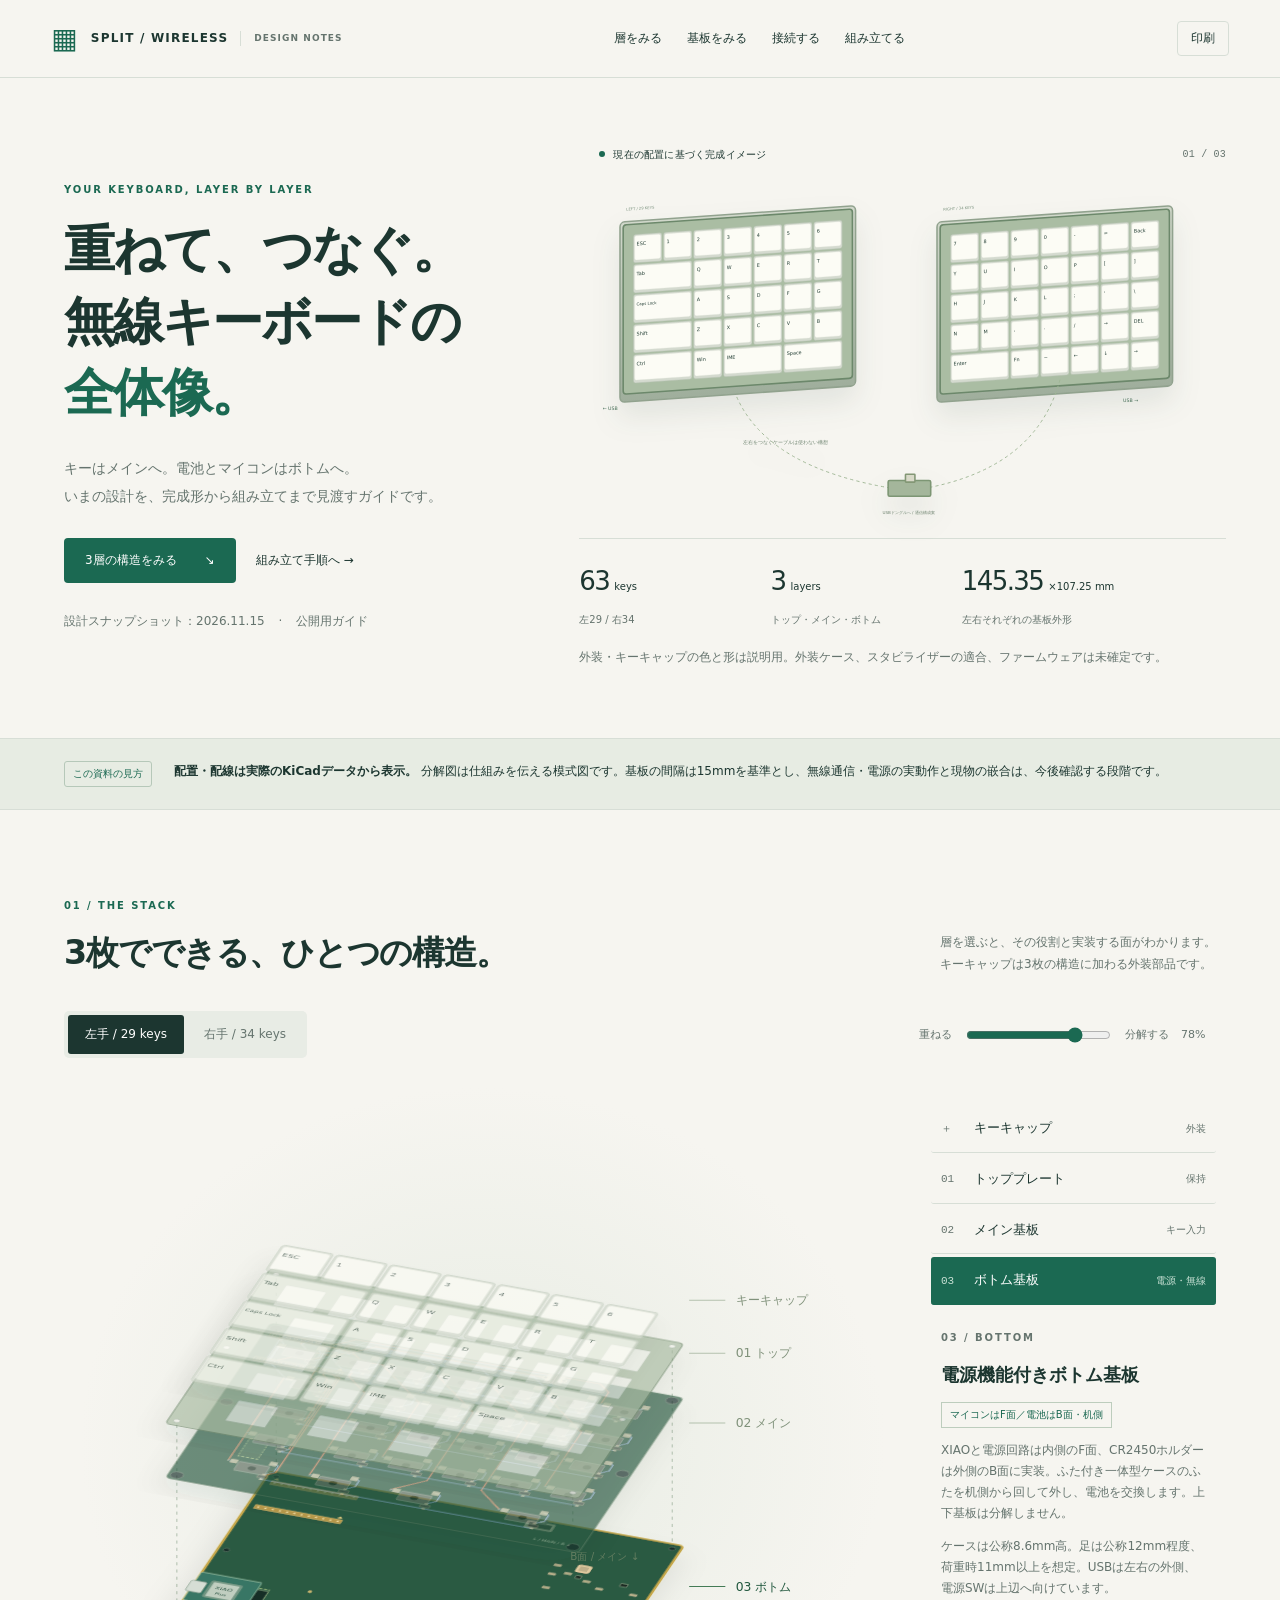
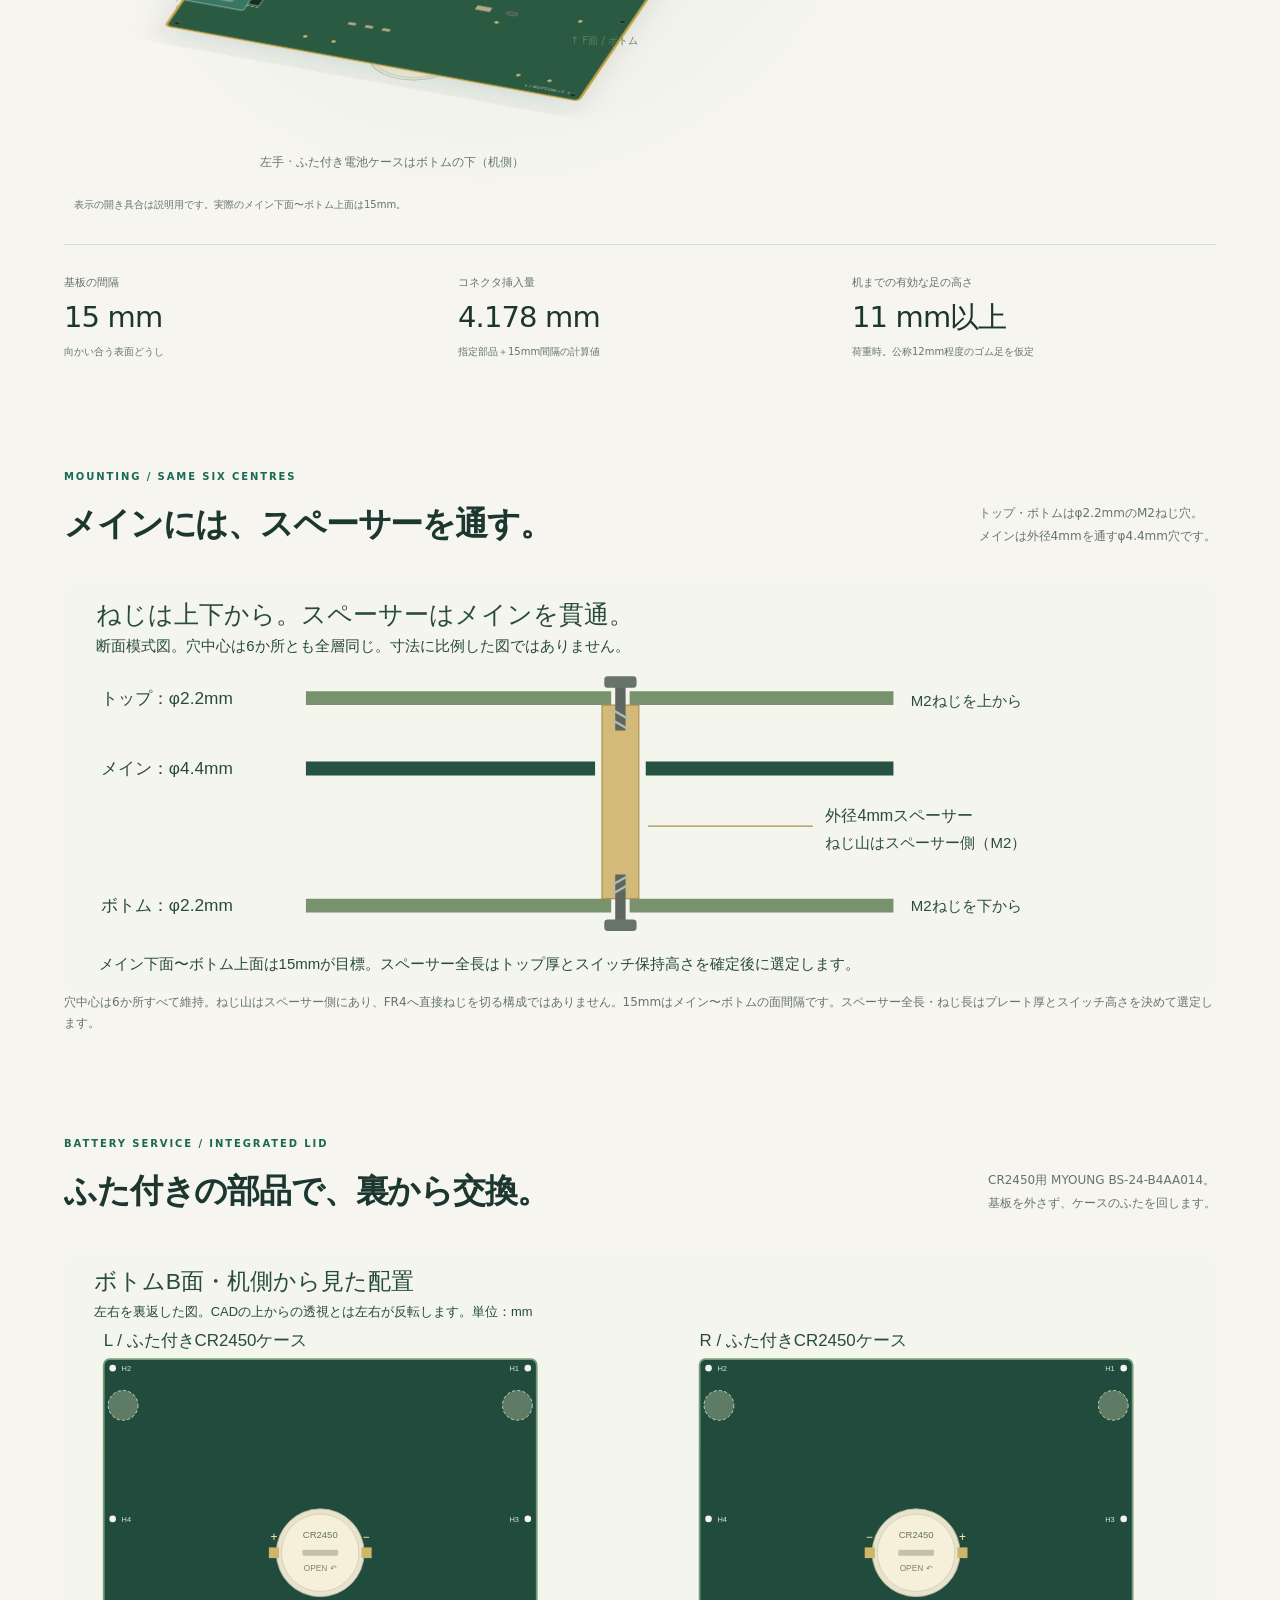
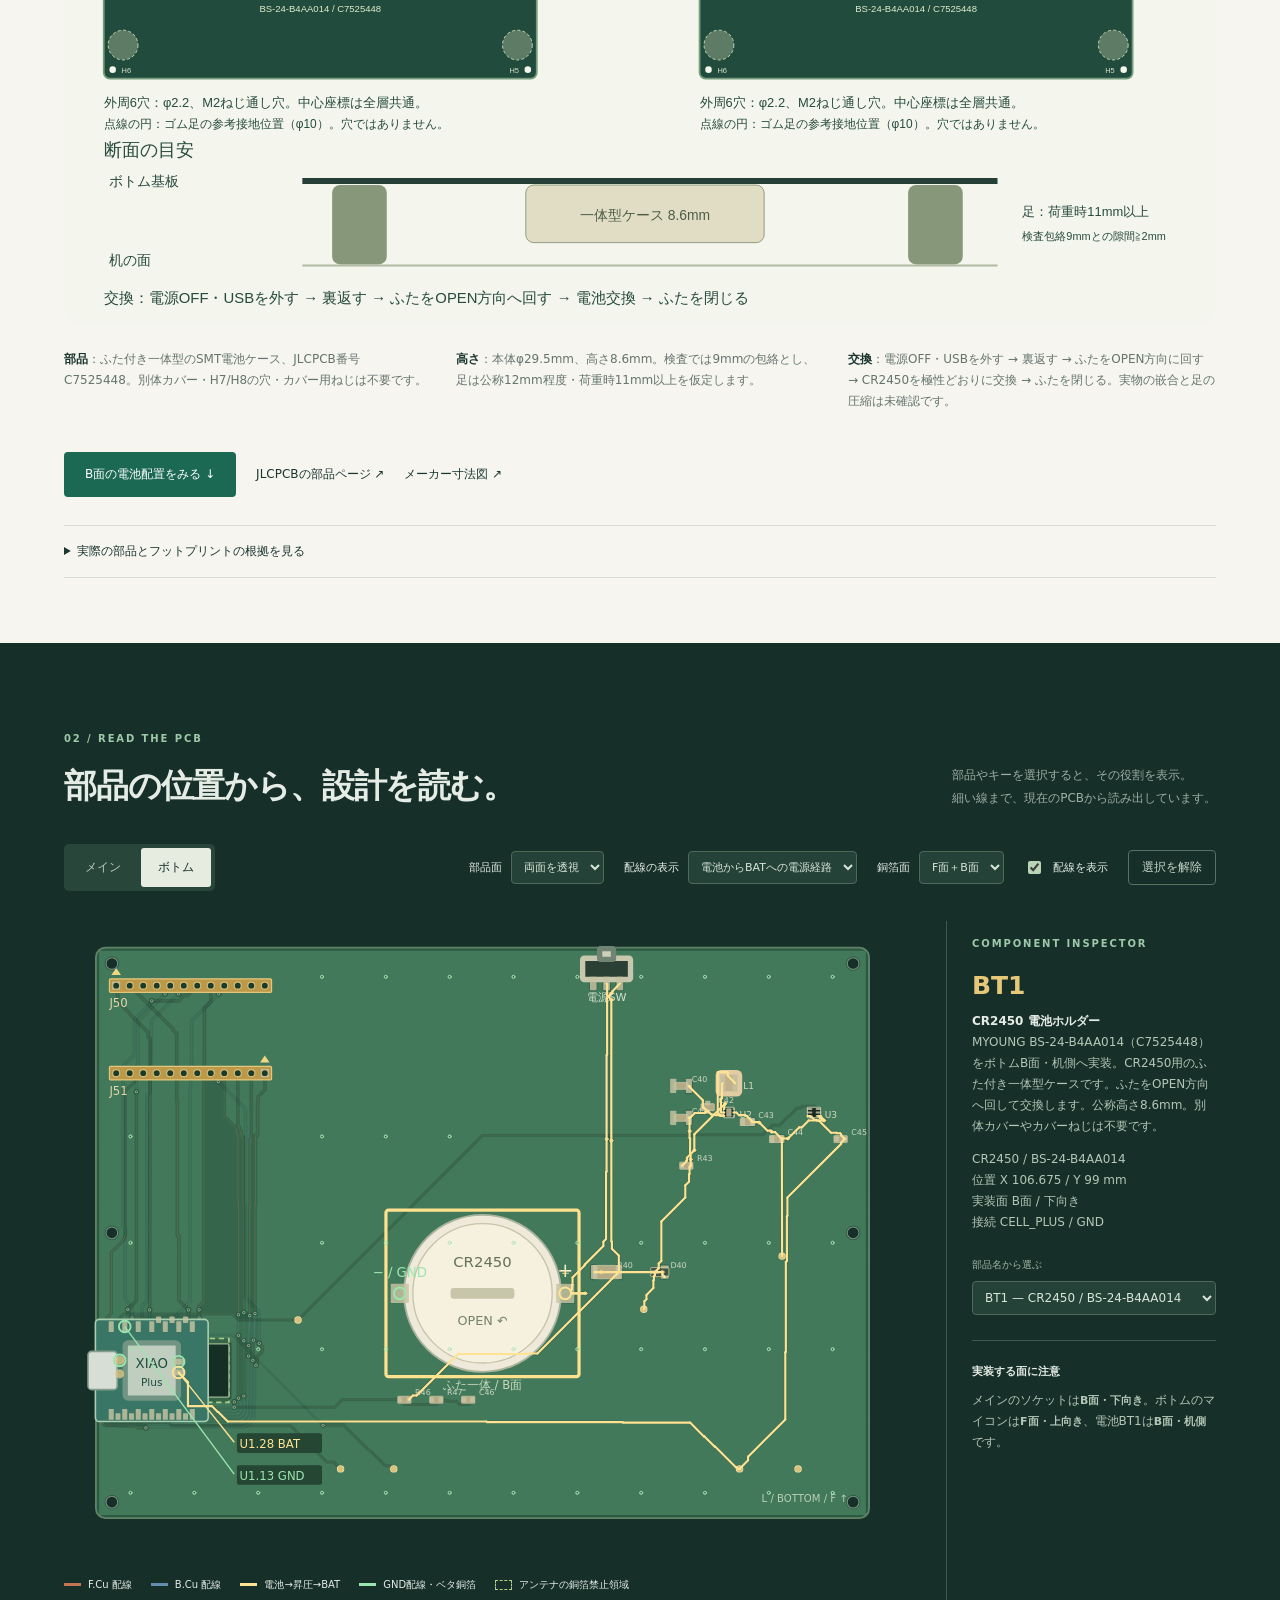
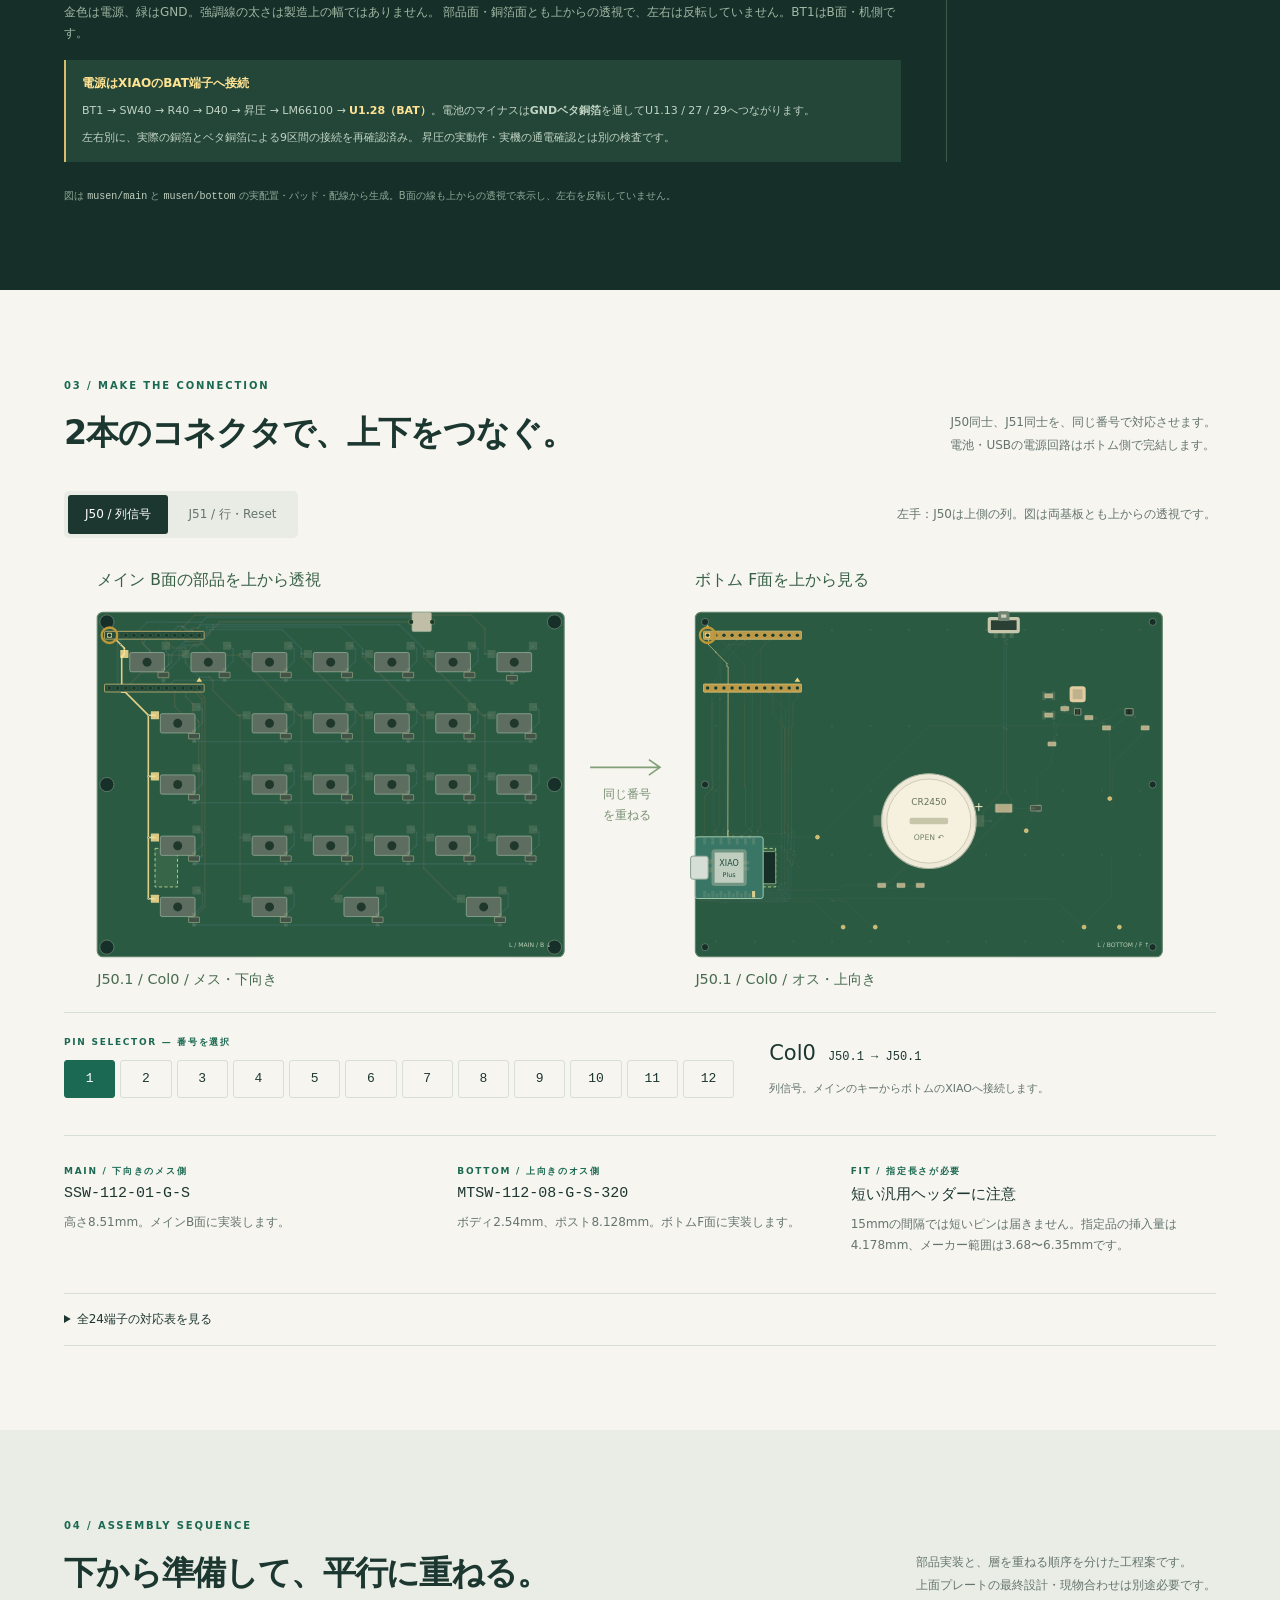
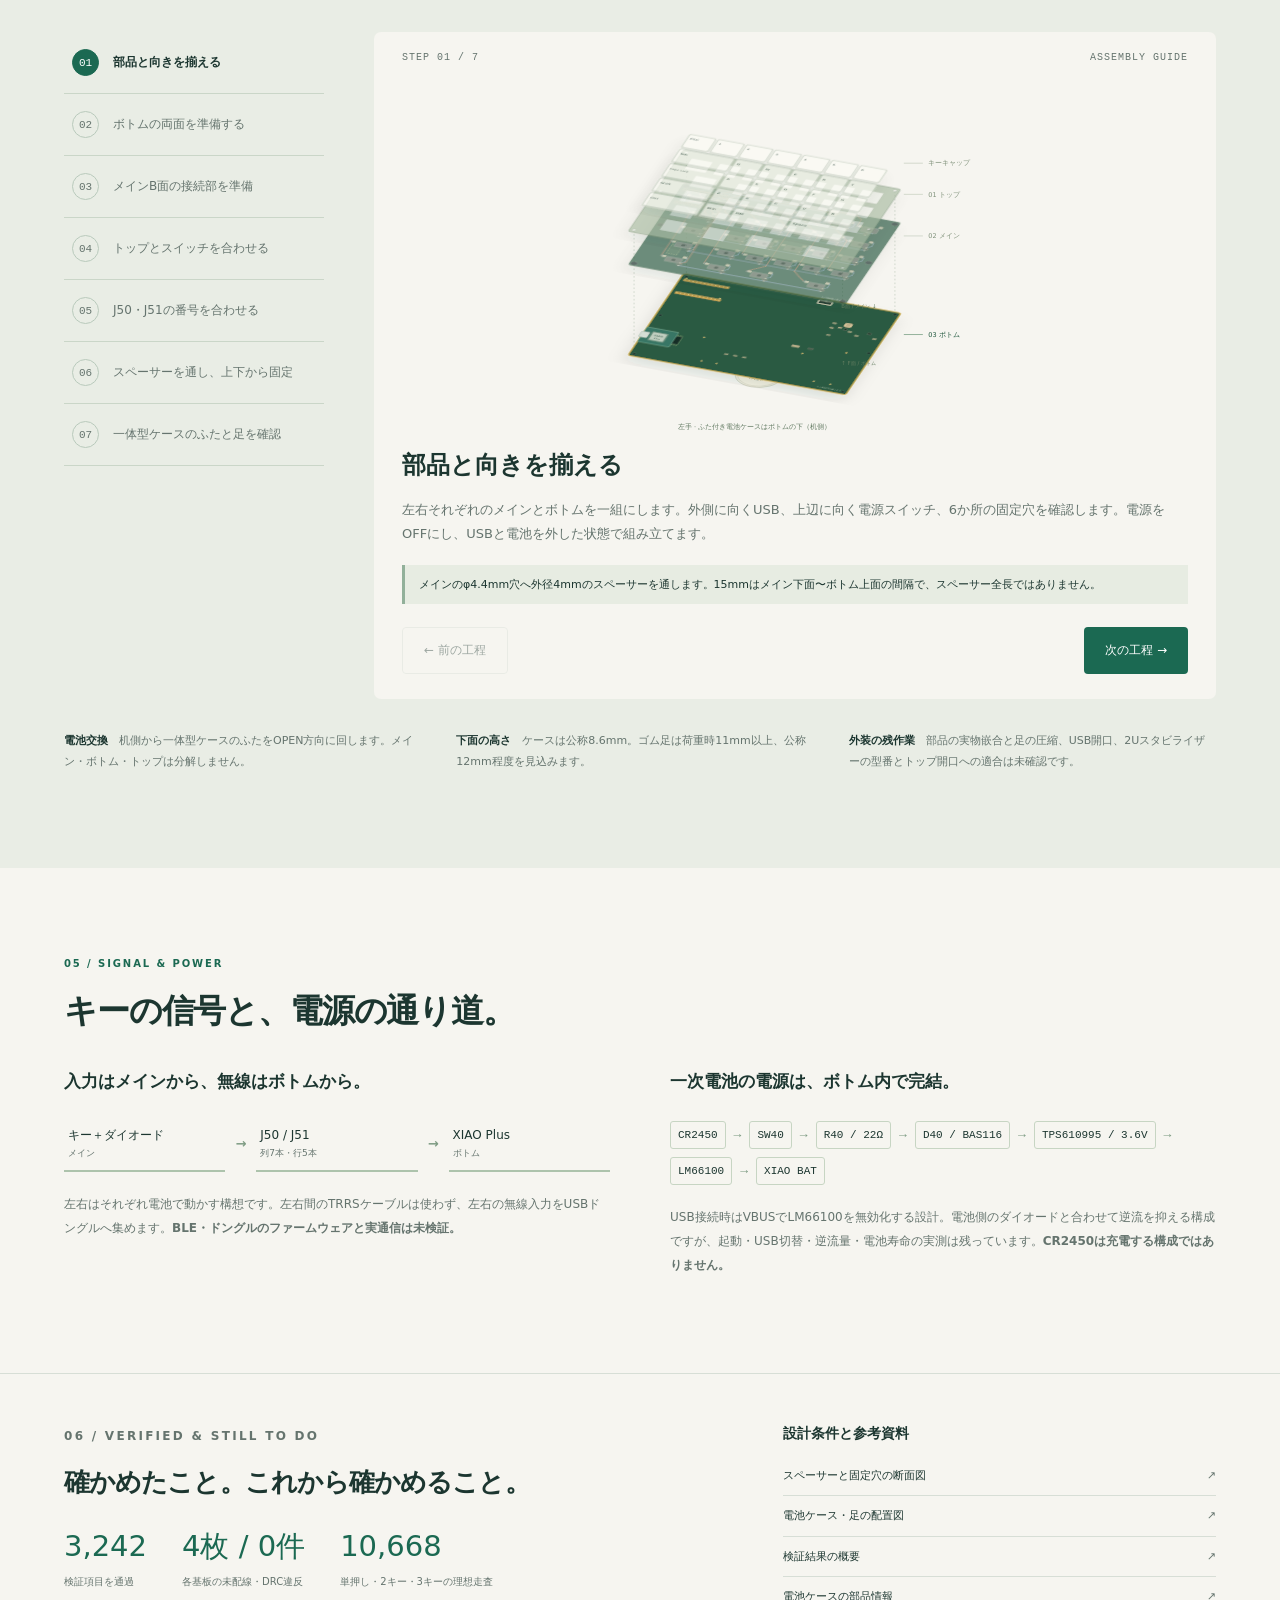
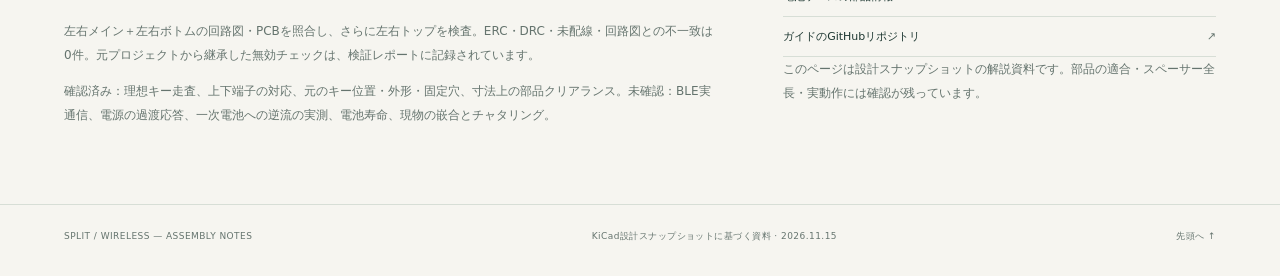
==== index.html @ a03376a5 "Publish wireless keyboard assembly guide" ====
<!doctype html>
<html lang="ja">
<head>
  <meta charset="utf-8">
  <meta name="viewport" content="width=device-width, initial-scale=1">
  <meta name="description" content="実際のKiCad設計に基づく、分割無線キーボードの完成イメージ・3層構造・基板接続と組み立てガイド。">
  <title>無線キーボード｜構造と組み立てガイド</title>
  <link rel="canonical" href="https://naoki7091.github.io/keyboard-guide/">
  <meta property="og:title" content="無線キーボード｜構造と組み立てガイド">
  <meta property="og:description" content="分割キーボードの完成イメージ、3層構造、電池ケースと組み立て手順。">
  <meta property="og:url" content="https://naoki7091.github.io/keyboard-guide/">
  <meta property="og:type" content="website">
  <link rel="stylesheet" href="styles.css">
  <script src="design-data.js" defer></script>
  <script src="app.js" defer></script>
</head>
<body>
  <a class="skip" href="#layers">構造図へ移動</a>
  <header class="site-header">
    <a class="brand" href="#home"><span class="brand-mark" aria-hidden="true">▦</span> SPLIT / WIRELESS <span class="brand-sub">DESIGN NOTES</span></a>
    <nav aria-label="ページ内ナビゲーション"><a href="#layers">層をみる</a><a href="#boards">基板をみる</a><a href="#connection">接続する</a><a href="#assembly">組み立てる</a></nav>
    <button class="quiet print" type="button" id="print-guide">印刷</button>
  </header>
  <main id="home">
    <section class="hero section-shell">
      <div class="hero-copy"><p class="eyebrow">YOUR KEYBOARD, LAYER BY LAYER</p><h1>重ねて、つなぐ。<br>無線キーボードの<br><span>全体像。</span></h1><p class="intro">キーはメインへ。電池とマイコンはボトムへ。<br>いまの設計を、完成形から組み立てまで見渡すガイドです。</p><div class="hero-actions"><a class="button primary" href="#layers">3層の構造をみる <span aria-hidden="true">↘</span></a><a class="text-link" href="#assembly">組み立て手順へ →</a></div><p class="small muted">設計スナップショット：2026.11.15 <span class="dot">·</span> 公開用ガイド</p></div>
      <div class="hero-art"><div class="art-caption"><span class="status-dot"></span> 現在の配置に基づく完成イメージ <span>01 / 03</span></div><div id="hero-keyboard"></div><div class="hero-specs"><div><strong>63<span>keys</span></strong><small>左29 / 右34</small></div><div><strong>3<span>layers</span></strong><small>トップ・メイン・ボトム</small></div><div><strong>145.35<span>×107.25 mm</span></strong><small>左右それぞれの基板外形</small></div></div><p class="small muted">外装・キーキャップの色と形は説明用。外装ケース、スタビライザーの適合、ファームウェアは未確定です。</p></div>
    </section>
    <div class="notice section-shell"><span class="note-tag">この資料の見方</span><p><b>配置・配線は実際のKiCadデータから表示。</b> 分解図は仕組みを伝える模式図です。基板の間隔は15mmを基準とし、無線通信・電源の実動作と現物の嵌合は、今後確認する段階です。</p></div>

    <section class="section-shell chapter" id="layers">
      <div class="section-heading"><div><p class="eyebrow">01 / THE STACK</p><h2>3枚でできる、ひとつの構造。</h2></div><p>層を選ぶと、その役割と実装する面がわかります。<br>キーキャップは3枚の構造に加わる外装部品です。</p></div>
      <div class="explorer-toolbar"><div class="segmented side-controls" role="group" aria-label="表示する左右"><button type="button" data-side="L" aria-pressed="true">左手 / 29 keys</button><button type="button" data-side="R" aria-pressed="false">右手 / 34 keys</button></div><label class="range-label" for="explode">重ねる <input id="explode" type="range" min="0" max="100" value="78"> 分解する <output id="explode-value" for="explode">78%</output></label></div>
      <div class="explorer-grid"><div class="stack-stage"><div id="stack-view"></div><p class="stage-note">表示の開き具合は説明用です。実際のメイン下面〜ボトム上面は15mm。</p></div><aside class="layer-info"><div class="layer-list" role="group" aria-label="説明する層"><button type="button" data-layer="keys" aria-pressed="false"><span>＋</span> キーキャップ <small>外装</small></button><button type="button" data-layer="top" aria-pressed="false"><span>01</span> トッププレート <small>保持</small></button><button type="button" data-layer="main" aria-pressed="false"><span>02</span> メイン基板 <small>キー入力</small></button><button type="button" data-layer="bottom" aria-pressed="true"><span>03</span> ボトム基板 <small>電源・無線</small></button></div><div id="layer-detail" aria-live="polite"></div></aside></div>
      <div class="dimension-strip"><div><span>基板の間隔</span><b>15 mm</b><small>向かい合う表面どうし</small></div><div><span>コネクタ挿入量</span><b>4.178 mm</b><small>指定部品＋15mm間隔の計算値</small></div><div><span>机までの有効な足の高さ</span><b>11 mm以上</b><small>荷重時。公称12mm程度のゴム足を仮定</small></div></div>
    </section>

    <section class="section-shell battery-service-section" id="mounting">
      <div class="section-heading"><div><p class="eyebrow">MOUNTING / SAME SIX CENTRES</p><h2>メインには、スペーサーを通す。</h2></div><p>トップ・ボトムはφ2.2mmのM2ねじ穴。<br>メインは外径4mmを通すφ4.4mm穴です。</p></div>
      <img class="service-image" src="assets/mounting-section.svg" alt="外径4mmの連続スペーサーをメイン基板へ通し、トップとボトムからM2ねじで固定する断面模式図。" loading="lazy">
      <p class="small muted">穴中心は6か所すべて維持。ねじ山はスペーサー側にあり、FR4へ直接ねじを切る構成ではありません。15mmはメイン〜ボトムの面間隔です。スペーサー全長・ねじ長はプレート厚とスイッチ高さを決めて選定します。</p>
    </section>
    <section class="section-shell battery-service-section" id="battery-service">
      <div class="section-heading"><div><p class="eyebrow">BATTERY SERVICE / INTEGRATED LID</p><h2>ふた付きの部品で、裏から交換。</h2></div><p>CR2450用 MYOUNG BS-24-B4AA014。<br>基板を外さず、ケースのふたを回します。</p></div>
      <img class="service-image" src="assets/battery-service.svg" alt="左右ボトムを机側から見た、一体型電池ケースと6か所のM2通し穴。ケース高さ8.6mm、ゴム足は荷重時11mm以上。" loading="lazy">
      <div class="service-details"><p><b>部品</b>：ふた付き一体型のSMT電池ケース、JLCPCB番号 C7525448。別体カバー・H7/H8の穴・カバー用ねじは不要です。</p><p><b>高さ</b>：本体φ29.5mm、高さ8.6mm。検査では9mmの包絡とし、足は公称12mm程度・荷重時11mm以上を仮定します。</p><p><b>交換</b>：電源OFF・USBを外す → 裏返す → ふたをOPEN方向に回す → CR2450を極性どおりに交換 → ふたを閉じる。実物の嵌合と足の圧縮は未確認です。</p></div>
      <div class="hero-actions"><button class="button primary" id="view-battery-bottom" type="button">B面の電池配置をみる ↓</button><a class="text-link" href="https://jlcpcb.com/partdetail/MYOUNG-BS_24B4AA014/C7525448">JLCPCBの部品ページ ↗</a><a class="text-link" href="https://datasheet.lcsc.com/datasheet/pdf/498f281853bc9292439f6ff000b89928.pdf?productCode=C7525448">メーカー寸法図 ↗</a></div>
      <details><summary>実際の部品とフットプリントの根拠を見る</summary><img class="service-model" src="https://assets.lcsc.com/images/lcsc/900x900/20230903_MYOUNG-BS-24-B4AA014_C7525448_front.jpg" referrerpolicy="no-referrer" alt="MYOUNG製CR2450ケースと、取り外した一体型のふた。LCSCの商品写真。" loading="lazy"><p class="small muted">写真出典：<a href="https://www.lcsc.com/product-detail/C7525448.html">LCSC / MYOUNG製品ページ</a>。メーカー推奨PCBランドは3.4×3.6mm、中心間31.1mm。寸法図 MY-CP-0246 A/0 からKiCadフットプリントを作成しました。3D表示は外形確認用の簡略モデルです。発注時に在庫とふたの同梱・実装後の扱いを確認します。</p></details>
    </section>

    <section class="chapter board-chapter" id="boards"><div class="section-shell">
      <div class="section-heading"><div><p class="eyebrow">02 / READ THE PCB</p><h2>部品の位置から、設計を読む。</h2></div><p>部品やキーを選択すると、その役割を表示。<br>細い線まで、現在のPCBから読み出しています。</p></div>
      <div class="board-toolbar"><div class="segmented" role="group" aria-label="表示する基板"><button type="button" data-board="main" aria-pressed="false">メイン</button><button type="button" data-board="bottom" aria-pressed="true">ボトム</button></div><div class="board-options"><label>部品面 <select id="component-side"><option value="all">両面を透視</option><option value="F">F面・内側</option><option value="B">B面・机側</option></select></label><label>配線の表示 <select id="trace-focus"><option value="all">全配線</option><option value="power" selected>電池からBATへの電源経路</option><option value="gnd">GNDとベタ銅箔</option></select></label><label>銅箔面 <select id="copper-side"><option value="all">F面＋B面</option><option value="F">F面のみ</option><option value="B">B面のみ</option></select></label><label class="check"><input type="checkbox" id="show-traces" checked> 配線を表示</label><button type="button" class="quiet" id="clear-selection">選択を解除</button></div></div>
      <div class="board-grid"><div class="pcb-stage"><div id="pcb-view"></div><div class="legend"><span><i class="legend-f"></i>F.Cu 配線</span><span><i class="legend-b"></i>B.Cu 配線</span><span><i class="legend-power"></i>電池→昇圧→BAT</span><span><i class="legend-gnd"></i>GND配線・ベタ銅箔</span><span><i class="legend-rf"></i>アンテナの銅箔禁止領域</span></div><p class="small muted" id="board-orientation">上から透視した座標です。電源表示では実際の配線を部品の上に透視表示します。</p><div id="power-connection-note" class="power-connection-note" aria-live="polite"></div></div><aside class="component-info"><p class="eyebrow">COMPONENT INSPECTOR</p><div id="component-detail" aria-live="polite"></div><label class="select-label" for="component-select">部品名から選ぶ<select id="component-select"></select></label><div class="orientation-note"><b>実装する面に注意</b><p>メインのソケットは<b>B面・下向き</b>。ボトムのマイコンは<b>F面・上向き</b>、電池BT1は<b>B面・机側</b>です。</p></div></aside></div>
      <p class="source-note">図は <code>musen/main</code> と <code>musen/bottom</code> の実配置・パッド・配線から生成。B面の線も上からの透視で表示し、左右を反転していません。</p>
    </div></section>

    <section class="chapter section-shell" id="connection">
      <div class="section-heading"><div><p class="eyebrow">03 / MAKE THE CONNECTION</p><h2>2本のコネクタで、上下をつなぐ。</h2></div><p>J50同士、J51同士を、同じ番号で対応させます。<br>電池・USBの電源回路はボトム側で完結します。</p></div>
      <div class="connector-heading"><div class="segmented" role="group" aria-label="調べるコネクタ"><button type="button" data-connector="J50" aria-pressed="true">J50 / 列信号</button><button type="button" data-connector="J51" aria-pressed="false">J51 / 行・Reset</button></div><p id="connector-location" class="small"></p></div>
      <div id="connector-view" class="connector-stage"></div>
      <div class="pin-explorer"><div><p class="eyebrow">PIN SELECTOR — 番号を選択</p><div class="pin-buttons" id="pin-buttons" role="group" aria-label="調べる端子番号"></div></div><div class="pin-detail" id="pin-detail" aria-live="polite"></div></div>
      <div class="connector-notes"><div><p class="eyebrow">MAIN / 下向きのメス側</p><h3>SSW-112-01-G-S</h3><p>高さ8.51mm。メインB面に実装します。</p></div><div><p class="eyebrow">BOTTOM / 上向きのオス側</p><h3>MTSW-112-08-G-S-320</h3><p>ボディ2.54mm、ポスト8.128mm。ボトムF面に実装します。</p></div><div><p class="eyebrow">FIT / 指定長さが必要</p><h3>短い汎用ヘッダーに注意</h3><p>15mmの間隔では短いピンは届きません。指定品の挿入量は4.178mm、メーカー範囲は3.68〜6.35mmです。</p></div></div>
      <details class="pin-table-detail"><summary>全24端子の対応表を見る</summary><div class="table-scroll"><table><thead><tr><th>番号</th><th>J50 メイン → ボトム</th><th>J51 メイン → ボトム</th></tr></thead><tbody id="pin-table"></tbody></table></div></details>
    </section>

    <section class="chapter assembly-chapter" id="assembly"><div class="section-shell">
      <div class="section-heading"><div><p class="eyebrow">04 / ASSEMBLY SEQUENCE</p><h2>下から準備して、平行に重ねる。</h2></div><p>部品実装と、層を重ねる順序を分けた工程案です。<br>上面プレートの最終設計・現物合わせは別途必要です。</p></div>
      <div class="assembly-grid"><ol id="step-list" class="step-list" aria-label="組み立て工程"></ol><div class="step-panel"><div class="step-meta"><span id="step-counter"></span><span>ASSEMBLY GUIDE</span></div><div id="step-diagram"></div><div id="step-copy" aria-live="polite"></div><div class="step-actions"><button type="button" class="button secondary" id="prev-step">← 前の工程</button><button type="button" class="button primary" id="next-step">次の工程 →</button></div></div></div>
      <div class="assembly-reminders"><p><b>電池交換</b>　机側から一体型ケースのふたをOPEN方向に回します。メイン・ボトム・トップは分解しません。</p><p><b>下面の高さ</b>　ケースは公称8.6mm。ゴム足は荷重時11mm以上、公称12mm程度を見込みます。</p><p><b>外装の残作業</b>　部品の実物嵌合と足の圧縮、USB開口、2Uスタビライザーの型番とトップ開口への適合は未確認です。</p></div>
      <div class="print-steps" id="print-steps"></div>
    </div></section>

    <section class="chapter section-shell" id="power"><div class="section-heading"><div><p class="eyebrow">05 / SIGNAL & POWER</p><h2>キーの信号と、電源の通り道。</h2></div></div><div class="flow-columns"><div><h3>入力はメインから、無線はボトムから。</h3><div class="flow-line"><span>キー＋ダイオード<small>メイン</small></span><b>→</b><span>J50 / J51<small>列7本・行5本</small></span><b>→</b><span>XIAO Plus<small>ボトム</small></span></div><p>左右はそれぞれ電池で動かす構想です。左右間のTRRSケーブルは使わず、左右の無線入力をUSBドングルへ集めます。<b>BLE・ドングルのファームウェアと実通信は未検証。</b></p></div><div><h3>一次電池の電源は、ボトム内で完結。</h3><div class="power-chain"><span>CR2450</span><b>→</b><span>SW40</span><b>→</b><span>R40 / 22Ω</span><b>→</b><span>D40 / BAS116</span><b>→</b><span>TPS610995 / 3.6V</span><b>→</b><span>LM66100</span><b>→</b><span>XIAO BAT</span></div><p>USB接続時はVBUSでLM66100を無効化する設計。電池側のダイオードと合わせて逆流を抑える構成ですが、起動・USB切替・逆流量・電池寿命の実測は残っています。<b>CR2450は充電する構成ではありません。</b></p></div></div></section>

    <section class="verification section-shell" id="files"><div><p class="eyebrow">06 / VERIFIED & STILL TO DO</p><h2>確かめたこと。これから確かめること。</h2><div class="verification-stats" id="verification-stats"></div><p>左右メイン＋左右ボトムの回路図・PCBを照合し、さらに左右トップを検査。ERC・DRC・未配線・回路図との不一致は0件。元プロジェクトから継承した無効チェックは、検証レポートに記録されています。</p><p class="small muted">確認済み：理想キー走査、上下端子の対応、元のキー位置・外形・固定穴、寸法上の部品クリアランス。未確認：BLE実通信、電源の過渡応答、一次電池への逆流の実測、電池寿命、現物の嵌合とチャタリング。</p></div><div class="file-list"><h3>設計条件と参考資料</h3>
      <a href="assets/mounting-section.svg">スペーサーと固定穴の断面図 <span>↗</span></a>
      <a href="assets/battery-service.svg">電池ケース・足の配置図 <span>↗</span></a>
      <a href="verification-summary.json">検証結果の概要 <span>↗</span></a>
      <a href="https://jlcpcb.com/partdetail/MYOUNG-BS_24B4AA014/C7525448">電池ケースの部品情報 <span>↗</span></a>
      <a href="https://github.com/naoki7091/keyboard-guide">ガイドのGitHubリポジトリ <span>↗</span></a>
      <p class="small muted">このページは設計スナップショットの解説資料です。部品の適合・スペーサー全長・実動作には確認が残っています。</p>
      </div></section>
  </main>
  <footer class="section-shell"><span>SPLIT / WIRELESS — ASSEMBLY NOTES</span><span>KiCad設計スナップショットに基づく資料 · 2026.11.15</span><a href="#home">先頭へ ↑</a></footer>
  <noscript><p class="noscript">図の切り替えにはJavaScriptが必要です。本文と参考資料のリンクはそのまま読めます。</p></noscript>
</body>
</html>
---- styles.css ----
:root{--paper:#f6f5f0;--ink:#1c3630;--muted:#65746e;--green:#1b6952;--line:#d7ded6;--gold:#bd963e;--soft:#e9eee7;--red:#c27550;--blue:#648db0;--white:#fff;--sans:"Yu Gothic UI","Meiryo",system-ui,sans-serif}*{box-sizing:border-box}html{scroll-behavior:smooth;scroll-padding-top:95px}body{margin:0;background:var(--paper);color:var(--ink);font-family:var(--sans);line-height:1.75}button,input,select{font:inherit}button,a,input,select{touch-action:manipulation}button{cursor:pointer}a{color:inherit;text-decoration:none}button:focus-visible,a:focus-visible,input:focus-visible,select:focus-visible,[tabindex]:focus-visible{outline:3px solid #b28a2f;outline-offset:5px}button:disabled{opacity:.4;cursor:default}p{margin:0 0 1em}h1,h2,h3{line-height:1.4;margin:0;font-weight:600}h1{font-size:clamp(36px,4vw,63px);letter-spacing:-.04em;line-height:1.4}h1 span{color:var(--green)}h2{font-size:clamp(25px,2.6vw,36px);letter-spacing:-.035em}h3{font-size:18px}.section-shell{max-width:1400px;margin:auto;padding-left:clamp(22px,5vw,80px);padding-right:clamp(22px,5vw,80px)}.eyebrow{font:600 10px/1.6 var(--sans);letter-spacing:.19em;margin-bottom:16px;color:var(--green)}.small{font-size:12px}.muted{color:var(--muted)}.site-header{height:78px;position:sticky;top:0;z-index:10;display:flex;align-items:center;justify-content:space-between;gap:20px;padding:0 4vw;border-bottom:1px solid var(--line);background:#f6f5f0f2;backdrop-filter:blur(12px)}.brand{display:flex;align-items:center;gap:12px;font-size:12px;font-weight:700;letter-spacing:.1em;white-space:nowrap}.brand-mark{font-size:28px;color:var(--green)}.brand-sub{font-size:9px;letter-spacing:.12em;color:var(--muted);border-left:1px solid var(--line);padding-left:13px}.site-header nav{display:flex;gap:25px;font-size:12px}.site-header nav a:hover,.text-link:hover{color:var(--green);text-decoration:underline;text-underline-offset:5px}.quiet{background:transparent;border:1px solid var(--line);padding:6px 13px;color:var(--ink);border-radius:4px;font-size:12px}.hero{display:grid;grid-template-columns:43% 57%;align-items:center;min-height:660px;padding-top:60px;padding-bottom:50px;gap:10px}.hero-copy{padding-right:10px}.intro{font-size:14px;line-height:2;margin-top:25px;color:var(--muted)}.hero-actions{display:flex;align-items:center;gap:20px;flex-wrap:wrap;margin:28px 0}.button{border:0;display:inline-flex;align-items:center;justify-content:center;gap:28px;padding:12px 21px;border-radius:4px;font-size:12px;min-height:44px}.primary{color:white;background:var(--green)}.primary:hover{background:#124e3d}.secondary{color:var(--ink);border:1px solid var(--line);background:transparent}.text-link{font-size:12px}.dot{padding:0 10px}.hero-art{padding-left:10px;min-width:0}.art-caption{display:flex;gap:8px;align-items:center;font-size:10px;letter-spacing:.02em;margin:0 0 10px 20px}.art-caption>span:last-child{margin-left:auto;color:var(--muted);font:10px monospace}.status-dot{width:6px;height:6px;background:var(--green);border-radius:50%}#hero-keyboard svg{width:100%;display:block;filter:drop-shadow(0 15px 14px #18372e16)}.hero-specs{display:grid;grid-template-columns:1fr 1fr 1.5fr;border-top:1px solid var(--line);margin:10px 0 15px;padding-top:20px;gap:15px}.hero-specs strong{font-size:26px;font-weight:500;display:block;white-space:nowrap;letter-spacing:-.06em}.hero-specs strong span{font:10px var(--sans);letter-spacing:0;margin-left:5px}.hero-specs small{font-size:10px;color:var(--muted)}.notice{display:flex;align-items:flex-start;gap:22px;padding-top:22px;padding-bottom:22px;background:#e7ece3;border-top:1px solid var(--line);border-bottom:1px solid var(--line);font-size:12px}.notice p{margin:0}.note-tag{color:var(--green);font-size:10px;white-space:nowrap;border:1px solid #b6c8b9;border-radius:3px;padding:3px 8px}.chapter{padding-top:88px;padding-bottom:84px}.section-heading{display:flex;align-items:flex-end;justify-content:space-between;gap:25px;margin-bottom:35px}.section-heading>p{font-size:12px;color:var(--muted);margin:0;line-height:1.9}.segmented{display:flex;align-items:stretch;gap:3px;background:#e8ece5;padding:4px;border-radius:5px;width:fit-content;max-width:100%}.segmented button{border:0;padding:9px 17px;min-height:39px;border-radius:3px;background:transparent;color:var(--muted);font-size:12px;white-space:nowrap}.segmented button[aria-pressed=true]{background:var(--ink);color:white}.explorer-toolbar,.board-toolbar,.connector-heading{display:flex;justify-content:space-between;align-items:center;gap:20px;flex-wrap:wrap}.range-label{display:flex;align-items:center;gap:12px;font-size:11px;color:var(--muted)}input[type=range]{width:145px;accent-color:var(--green)}output{font-variant-numeric:tabular-nums;min-width:35px}.explorer-grid{display:grid;grid-template-columns:minmax(0,1fr) 285px;gap:30px;margin-top:15px}.stack-stage{position:relative;min-width:0;background:radial-gradient(ellipse at center,#e7ece3 0,transparent 68%)}#stack-view svg{width:100%;height:auto;display:block}.stage-note{font-size:10px;color:var(--muted);margin:0 0 0 10px}.layer-info{padding-top:32px}.layer-list{display:grid;gap:3px}.layer-list button{display:flex;align-items:center;gap:13px;padding:12px 10px;border:0;background:transparent;text-align:left;border-bottom:1px solid var(--line);font-size:13px;color:var(--ink);border-radius:3px}.layer-list button>span{font:11px monospace;color:var(--muted);min-width:20px}.layer-list button small{margin-left:auto;font-size:10px;color:var(--muted)}.layer-list button[aria-pressed=true]{background:var(--green);color:white;border-color:var(--green)}.layer-list button[aria-pressed=true] span,.layer-list button[aria-pressed=true] small{color:#c9e1d5}#layer-detail{padding:25px 10px 0;font-size:12px}#layer-detail h3{margin-bottom:13px}#layer-detail p{color:var(--muted)}.face-label{font-size:10px;display:inline-block;color:var(--green);border:1px solid #bdcdbd;padding:3px 8px;margin:2px 0 12px}.dimension-strip{display:grid;grid-template-columns:repeat(3,1fr);padding-top:28px;margin-top:30px;border-top:1px solid var(--line);gap:30px}.dimension-strip>div{display:flex;flex-direction:column}.dimension-strip span{font-size:11px;color:var(--muted)}.dimension-strip b{font-size:29px;font-weight:500;letter-spacing:-.03em}.dimension-strip small{font-size:10px;color:var(--muted)}.board-chapter{background:#172f29;color:#e5ece6}.board-chapter .eyebrow{color:#9dc9aa}.board-chapter .section-heading>p{color:#9cafa4}.board-chapter .segmented{background:#29463b}.board-chapter .segmented button{color:#bacbc0}.board-chapter .segmented button[aria-pressed=true]{background:#e7ece0;color:#172f29}.board-options{display:flex;align-items:center;gap:20px;font-size:11px;flex-wrap:wrap}.board-options label{display:flex;gap:9px;align-items:center}.board-options select,.component-info select{color:#d8e5d9;background:#244238;border:1px solid #4e6859;border-radius:4px;padding:8px}.check input{accent-color:#b8d4b5}.board-chapter .quiet{color:#c5d7c9;border-color:#557263}.board-grid{display:grid;grid-template-columns:minmax(0,1fr) 270px;gap:45px;margin-top:30px}.pcb-stage{min-width:0}.pcb-stage svg{width:100%;display:block}.component-info{padding:15px 0 0 25px;border-left:1px solid #3e594b;font-size:12px}.component-info h3{color:#e7c878;font-size:25px;margin-bottom:8px}.component-info p{color:#b2c7b6}.component-info .select-label{display:flex;flex-direction:column;gap:7px;color:#9fb8a5;margin-top:23px;font-size:10px}.component-info select{width:100%;font-size:12px}.orientation-note{border-top:1px solid #3e594b;margin-top:25px;padding-top:20px}.orientation-note b{font-size:11px}.orientation-note p{margin:8px 0}.legend{display:flex;flex-wrap:wrap;gap:19px;font-size:10px;margin:15px 0 8px}.legend span{display:flex;align-items:center;gap:7px}.legend i{display:inline-block;width:17px;height:3px;background:var(--red)}.legend .legend-b{background:var(--blue)}.legend .legend-rf{height:10px;background:transparent;border:1px dashed #b2ce89}.board-chapter .muted{color:#9fb8a5}.source-note{font-size:10px;color:#8fa999;margin:25px 0 0}.source-note code{color:#c0d1c3}.connector-heading>p{margin:0;color:var(--muted)}.connector-stage svg{width:100%;display:block;margin:20px 0 5px}.pin-explorer{display:grid;grid-template-columns:1.5fr 1fr;gap:35px;align-items:center;border-top:1px solid var(--line);padding:22px 0}.pin-explorer .eyebrow{font-size:9px;margin-bottom:10px}.pin-buttons{display:grid;grid-template-columns:repeat(12,1fr);gap:5px}.pin-buttons button{min-width:0;min-height:38px;border:1px solid var(--line);background:transparent;border-radius:3px;font:13px monospace;color:var(--ink)}.pin-buttons button[aria-pressed=true]{background:var(--green);border-color:var(--green);color:white}.pin-detail{font-size:12px}.pin-detail strong{font-size:21px;font-weight:500;margin-right:12px}.pin-detail p{color:var(--muted);font-size:11px;margin:7px 0 0}.connector-notes{display:grid;grid-template-columns:repeat(3,1fr);gap:28px;border-top:1px solid var(--line);padding-top:28px;margin:15px 0 25px}.connector-notes h3{font:15px monospace;margin-bottom:10px;overflow-wrap:anywhere}.connector-notes p:not(.eyebrow){font-size:12px;color:var(--muted)}.connector-notes .eyebrow{font-size:9px;margin-bottom:7px}details{border-top:1px solid var(--line);border-bottom:1px solid var(--line);padding:15px 0}summary{font-size:12px;cursor:pointer}.table-scroll{overflow:auto}table{width:100%;border-collapse:collapse;font-size:12px;margin-top:20px}th,td{text-align:left;border-bottom:1px solid var(--line);padding:10px 15px}th{font-size:11px;color:var(--muted)}.assembly-chapter{background:#e9ede5}.assembly-grid{display:grid;grid-template-columns:260px minmax(0,1fr);gap:50px}.step-list{list-style:none;padding:0;margin:0}.step-list button{display:flex;align-items:center;gap:14px;width:100%;text-align:left;padding:17px 8px;background:transparent;border:0;border-bottom:1px solid #cad6c8;color:var(--muted);font-size:12px}.step-list button span{width:27px;height:27px;display:grid;place-items:center;border:1px solid #b9cabc;border-radius:50%;font:11px monospace;flex-shrink:0}.step-list button[aria-current=step]{color:var(--ink);font-weight:600}.step-list button[aria-current=step] span{background:var(--green);color:white;border-color:var(--green)}.step-panel{padding:20px 28px 25px;background:#f6f5f0;border-radius:7px;min-width:0}.step-meta{display:flex;justify-content:space-between;gap:10px;font:10px monospace;letter-spacing:.1em;color:var(--muted)}#step-diagram svg{display:block;width:100%;max-height:370px;margin-top:12px}#step-copy h3{font-size:24px;margin:4px 0 15px}#step-copy p{font-size:13px;color:var(--muted);line-height:1.9}.step-point{padding:10px 14px;background:#e7ece2;border-left:3px solid #92b09a;font-size:11px;margin:18px 0}.step-actions{display:flex;justify-content:space-between;gap:12px;margin-top:23px}.assembly-reminders{display:grid;grid-template-columns:repeat(3,1fr);gap:25px;font-size:11px;line-height:1.9;margin-top:32px;color:var(--muted)}.assembly-reminders b{color:var(--ink)}.flow-columns{display:grid;grid-template-columns:1fr 1fr;gap:60px}.flow-columns h3{font-size:17px}.flow-columns p{font-size:12px;color:var(--muted);line-height:2;margin-top:20px}.flow-line{display:flex;align-items:center;gap:10px;margin-top:24px}.flow-line>span{border-bottom:2px solid #adc3ac;padding:8px 4px;font-size:12px;flex:1}.flow-line small{display:block;font-size:9px;color:var(--muted)}.flow-line>b,.power-chain>b{color:#7f9c84;font-size:13px}.power-chain{display:flex;align-items:center;gap:8px;flex-wrap:wrap;margin-top:28px;font:11px monospace}.power-chain span{border:1px solid #c7d5c3;border-radius:3px;padding:7px}.verification{display:grid;grid-template-columns:1.5fr 1fr;gap:70px;padding-top:50px;padding-bottom:65px;border-top:1px solid var(--line)}.verification h2{font-size:26px}.verification p{font-size:12px;color:var(--muted);line-height:2}.verification-stats{display:flex;gap:35px;flex-wrap:wrap;margin:25px 0}.verification-stats strong{display:block;font-size:29px;color:var(--green);line-height:1.4;font-weight:500}.verification-stats span{font-size:10px;color:var(--muted)}.file-list{align-self:start}.file-list h3{font-size:14px;margin-bottom:12px}.file-list a{display:flex;justify-content:space-between;font-size:11px;padding:10px 0;border-bottom:1px solid var(--line)}.file-list a:hover{color:var(--green);text-decoration:underline}.file-list a span{color:var(--muted)}footer{display:flex;justify-content:space-between;align-items:center;gap:20px;border-top:1px solid var(--line);padding-top:24px;padding-bottom:30px;font-size:9px;letter-spacing:.05em;color:var(--muted)}.print-steps{display:none}.skip{position:fixed;left:15px;top:-70px;z-index:20;padding:10px 20px;background:var(--ink);color:white}.skip:focus{top:15px}.noscript{padding:25px;background:#f1d4ad}.pcb-component{cursor:pointer}.pcb-component:focus{outline:none}.pcb-component:focus .component-outline{stroke:#fff;stroke-width:.9}.stack-piece{transition:opacity .2s}.stack-label{font-family:var(--sans)}svg text{font-family:var(--sans)}
.legend .legend-power{background:#ffe393}.legend .legend-gnd{background:#9be5ae}.power-connection-note:empty{display:none}.power-connection-note{border-left:2px solid #d7bc6a;background:#244638;padding:13px 16px;margin-top:16px;font-size:12px}.power-connection-note>b{color:#ffe393}.power-connection-note p{margin:7px 0 0;color:#c1d4c4;font-size:11px;line-height:1.9}.power-connection-note strong{color:#ffe393}.battery-service-section{padding-top:25px;padding-bottom:65px}.service-image{display:block;width:100%;height:auto;border-radius:6px}.service-details{display:grid;grid-template-columns:repeat(3,1fr);gap:24px;font-size:12px;color:var(--muted);margin-top:24px}.service-model{display:block;width:100%;max-width:850px;margin:20px auto}.service-details b{color:var(--ink)}@media(max-width:760px){.service-details{grid-template-columns:1fr;gap:4px}.battery-service-section{padding-bottom:35px}}@media print{.service-image{break-inside:avoid}.battery-service-section{padding-top:20px;padding-bottom:25px}}
@media(min-width:1600px){.section-shell{max-width:1480px}.hero{min-height:710px}}
@media(max-width:1050px){.brand-sub{display:none}.hero{grid-template-columns:42% 58%;min-height:610px}.hero-specs strong{font-size:22px}.hero-specs strong span{font-size:8px}.section-heading{align-items:flex-start;flex-direction:column;gap:18px}.explorer-grid{grid-template-columns:minmax(0,1fr) 235px;gap:12px}.board-grid{grid-template-columns:minmax(0,1fr) 230px;gap:22px}.component-info{padding-left:18px}.assembly-grid{grid-template-columns:210px minmax(0,1fr);gap:25px}.verification{gap:35px}.hero-actions{gap:13px}.button{gap:15px}.connector-notes{gap:18px}}
@media(max-width:760px){.site-header{height:auto;min-height:68px;flex-wrap:wrap;padding:12px 22px;gap:8px}.site-header nav{order:3;width:100%;gap:22px;font-size:11px}.brand{font-size:10px}.print{margin-left:auto}.hero{grid-template-columns:1fr;padding-top:40px;gap:24px;padding-bottom:35px}.hero-copy{padding:0}.hero-copy h1 br:nth-of-type(2){display:none}.intro{font-size:13px;margin-top:18px}.hero-art{padding:0}.hero-actions{margin:23px 0}.hero-copy>.small{font-size:10px}.art-caption{margin-left:0}.hero-specs{margin-top:0}.hero-specs strong{font-size:27px}.hero-specs strong span{font-size:9px}.notice{flex-direction:column;gap:10px}.chapter{padding-top:55px;padding-bottom:50px}.section-heading{margin-bottom:25px}.explorer-toolbar{gap:15px}.range-label{width:100%;justify-content:space-between}.range-label input{flex:1;max-width:240px}.explorer-grid{grid-template-columns:1fr}.layer-info{padding-top:15px}.layer-list{grid-template-columns:1fr 1fr;gap:5px}.layer-list button{padding:11px 8px;font-size:11px;gap:7px;border:1px solid var(--line)}.layer-list button small{display:none}#layer-detail{padding:20px 0 0}.dimension-strip{gap:15px}.dimension-strip b{font-size:23px}.dimension-strip small{font-size:9px}.dimension-strip span{font-size:10px}.board-grid{grid-template-columns:1fr;margin-top:20px}.component-info{border-left:0;border-top:1px solid #3e594b;padding:22px 0 0}.component-info .select-label{max-width:100%}.board-options{gap:12px}.board-toolbar{gap:14px}.component-info h3{font-size:23px}.orientation-note{margin-top:17px;padding-top:15px}.pcb-stage .small{font-size:10px}.connector-heading{gap:12px}.pin-explorer{grid-template-columns:1fr;gap:16px}.pin-buttons{grid-template-columns:repeat(6,1fr)}.connector-notes{grid-template-columns:1fr;gap:15px}.connector-notes>div{border-bottom:1px solid var(--line);padding-bottom:10px}.connector-stage{overflow:auto}.connector-stage svg{min-width:590px}.assembly-grid{grid-template-columns:1fr;gap:20px}.step-list{display:grid;grid-template-columns:1fr 1fr;gap:2px 12px}.step-list button{padding:10px 4px;font-size:11px;gap:8px;min-height:50px}.step-panel{padding:18px 18px 22px}.step-actions .button{padding:10px 13px;font-size:11px}.assembly-reminders{grid-template-columns:1fr;gap:5px}.flow-columns{grid-template-columns:1fr;gap:30px}.verification{grid-template-columns:1fr;padding-top:40px;gap:30px}.verification h2{font-size:24px}.verification-stats{gap:30px}.flow-line{gap:7px}.flow-line>span{font-size:11px}footer{align-items:flex-start;flex-direction:column;gap:9px}.legend{gap:10px;font-size:9px}.stage-note{font-size:9px}}
@media(max-width:360px){.section-shell{padding-left:16px;padding-right:16px}.site-header{padding-left:16px;padding-right:16px}.site-header nav{gap:14px}.hero-specs{gap:9px}.hero-specs strong{font-size:23px}.hero-specs strong span{display:block;margin-left:0;margin-top:5px}.hero-specs small{font-size:9px}.dimension-strip b{font-size:20px}.segmented button{padding:8px 12px}.layer-list button{font-size:10px}}
@media(prefers-reduced-motion:reduce){html{scroll-behavior:auto}*{animation:none!important;transition:none!important}}
@media print{@page{size:A4;margin:14mm}body{background:white;color:#172f29;font-size:10pt}.site-header,.hero-actions,.explorer-toolbar,.board-toolbar,.side-controls,.range-label,.layer-list,.pin-buttons,.step-list,.step-actions,.print,.skip,footer{display:none!important}.section-shell{padding-left:0;padding-right:0;max-width:none}.hero{min-height:0;grid-template-columns:1fr 1fr;padding:10px 0 20px}h1{font-size:26px}h2{font-size:21px}.hero-art{min-width:0}.hero-specs strong{font-size:18px}.hero-specs strong span{font-size:8px}.chapter{padding:25px 0}.notice{padding:14px}.section-heading{margin-bottom:15px;display:block}.section-heading>p{margin-top:10px}.board-chapter{background:#172f29!important;color:white!important;print-color-adjust:exact;padding:20px}.explorer-grid{grid-template-columns:1fr 200px}.layer-info{padding-top:10px}.stage-note{font-size:8px}.dimension-strip{margin-top:10px;padding-top:15px}.dimension-strip b{font-size:22px}.board-grid{grid-template-columns:1fr 180px;gap:15px}.assembly-grid{display:none}.print-steps{display:block}.print-steps article{break-inside:avoid;border-bottom:1px solid #ccc;padding:12px 0}.print-steps h3{font-size:14px}.print-steps p{font-size:11px}.assembly-reminders{grid-template-columns:1fr 1fr 1fr;font-size:9px;gap:15px}.pin-explorer{grid-template-columns:1fr}.connector-notes{gap:15px}.connector-notes h3{font-size:11px}.connector-notes p{font-size:10px!important}.connector-stage svg{min-width:0}.flow-columns{gap:25px}.verification{padding-top:30px;gap:25px}.verification h2{font-size:20px}.section-heading,h2{break-after:avoid}svg{max-width:100%}.pcb-stage,.stack-stage,.connector-stage{break-inside:avoid}a[href^="../../"]{text-decoration:underline}.pin-table-detail{display:none}}
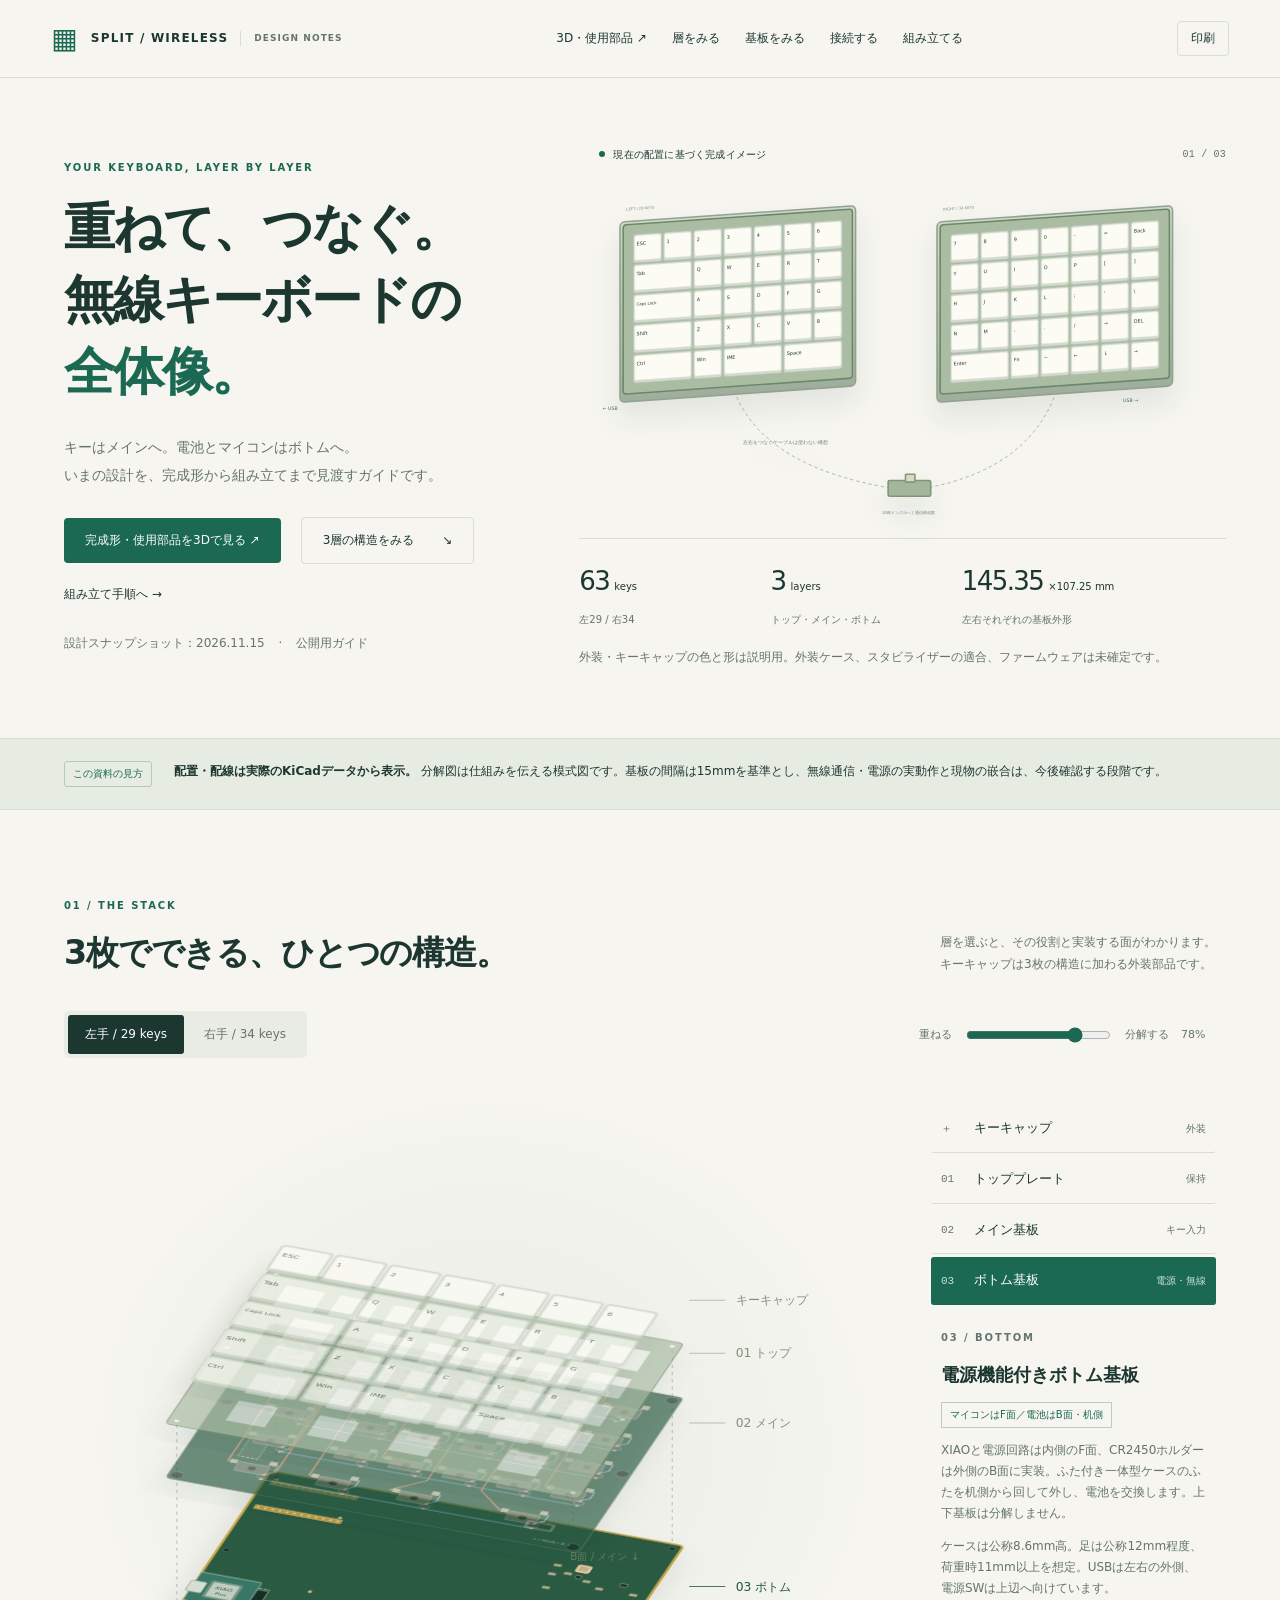
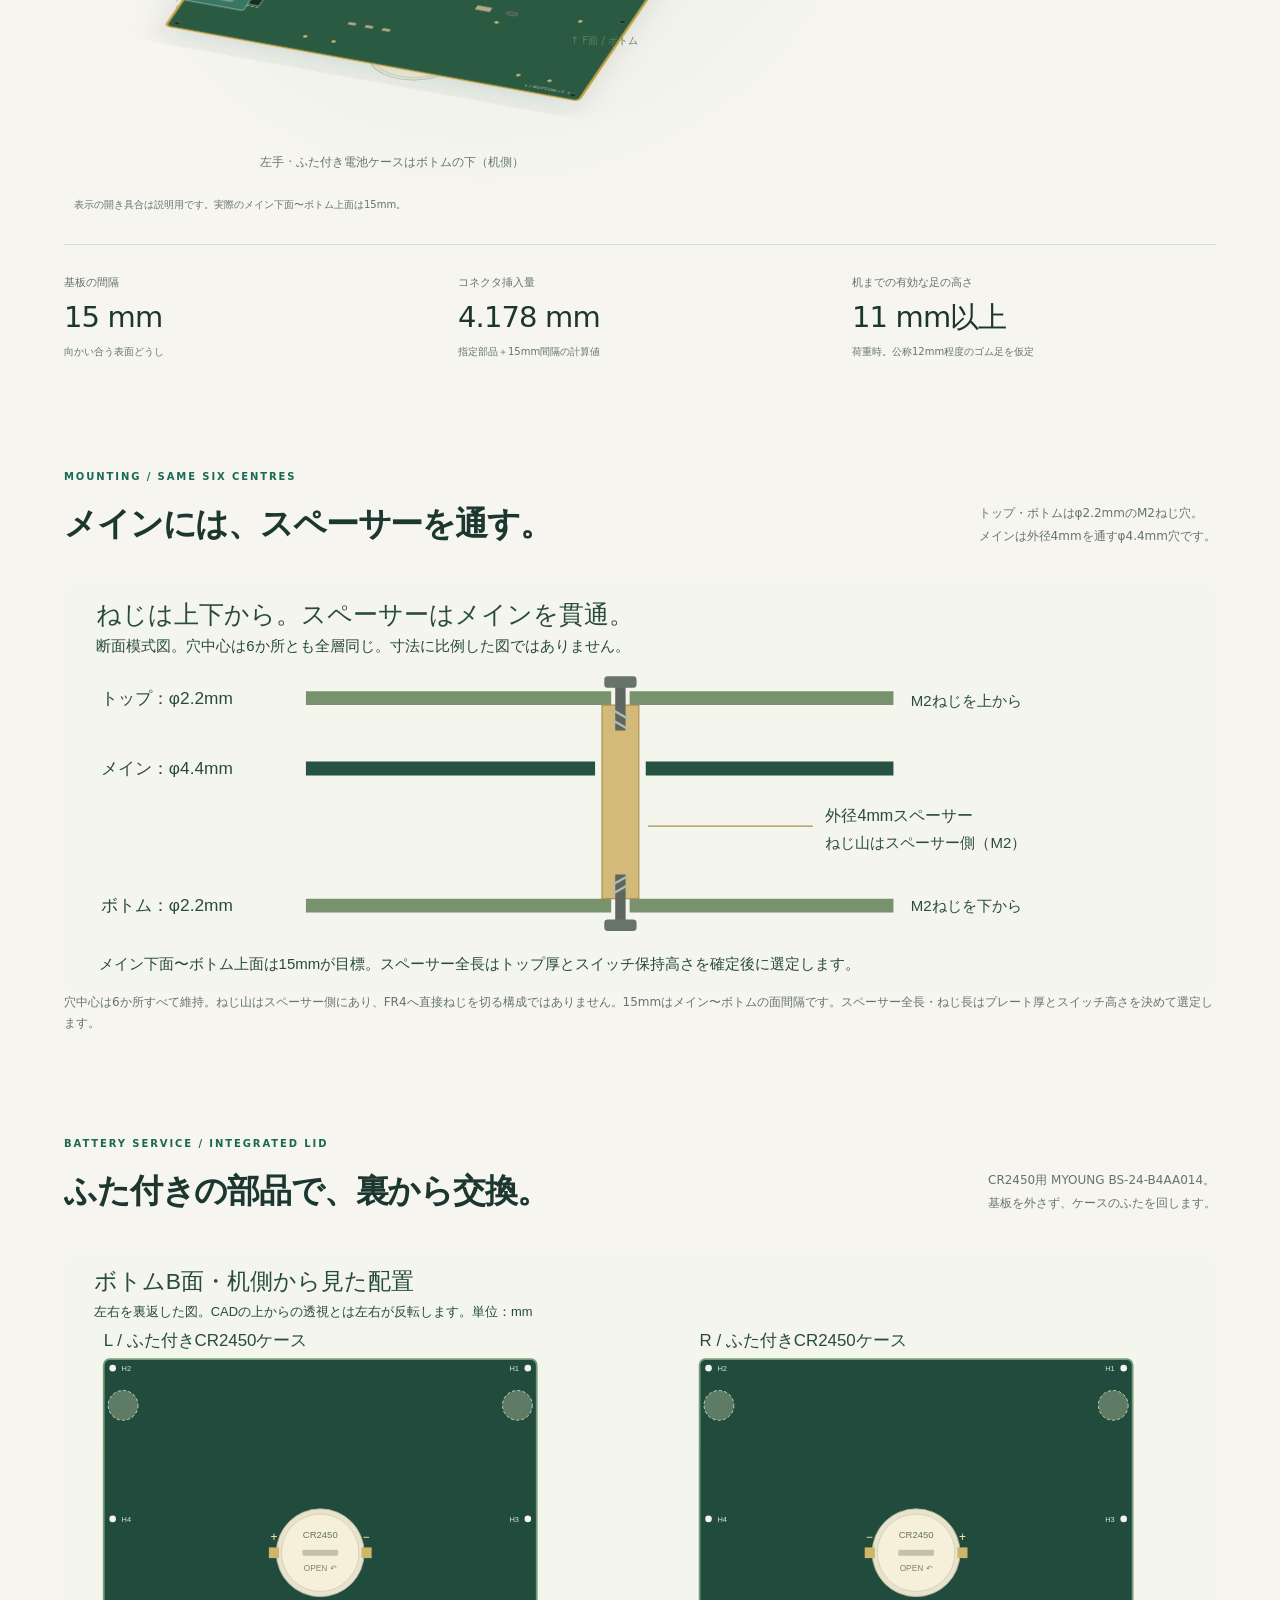
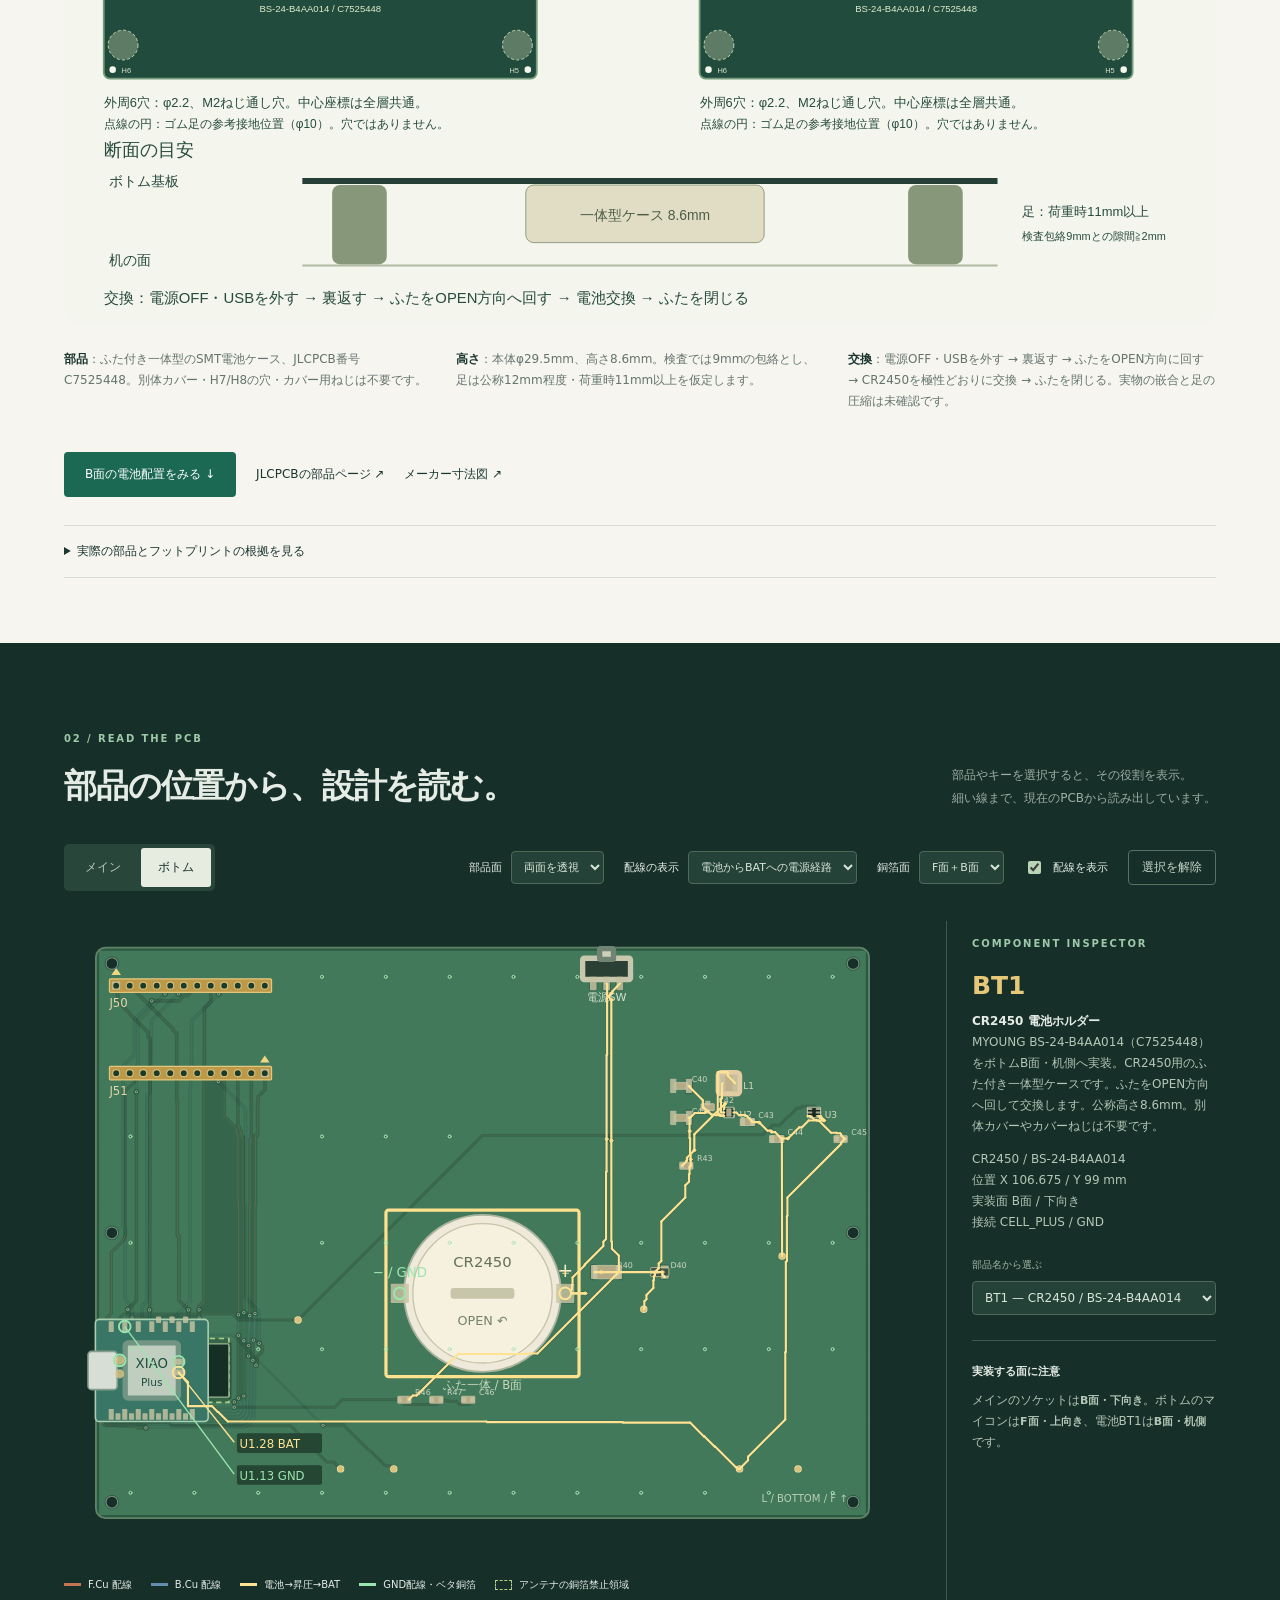
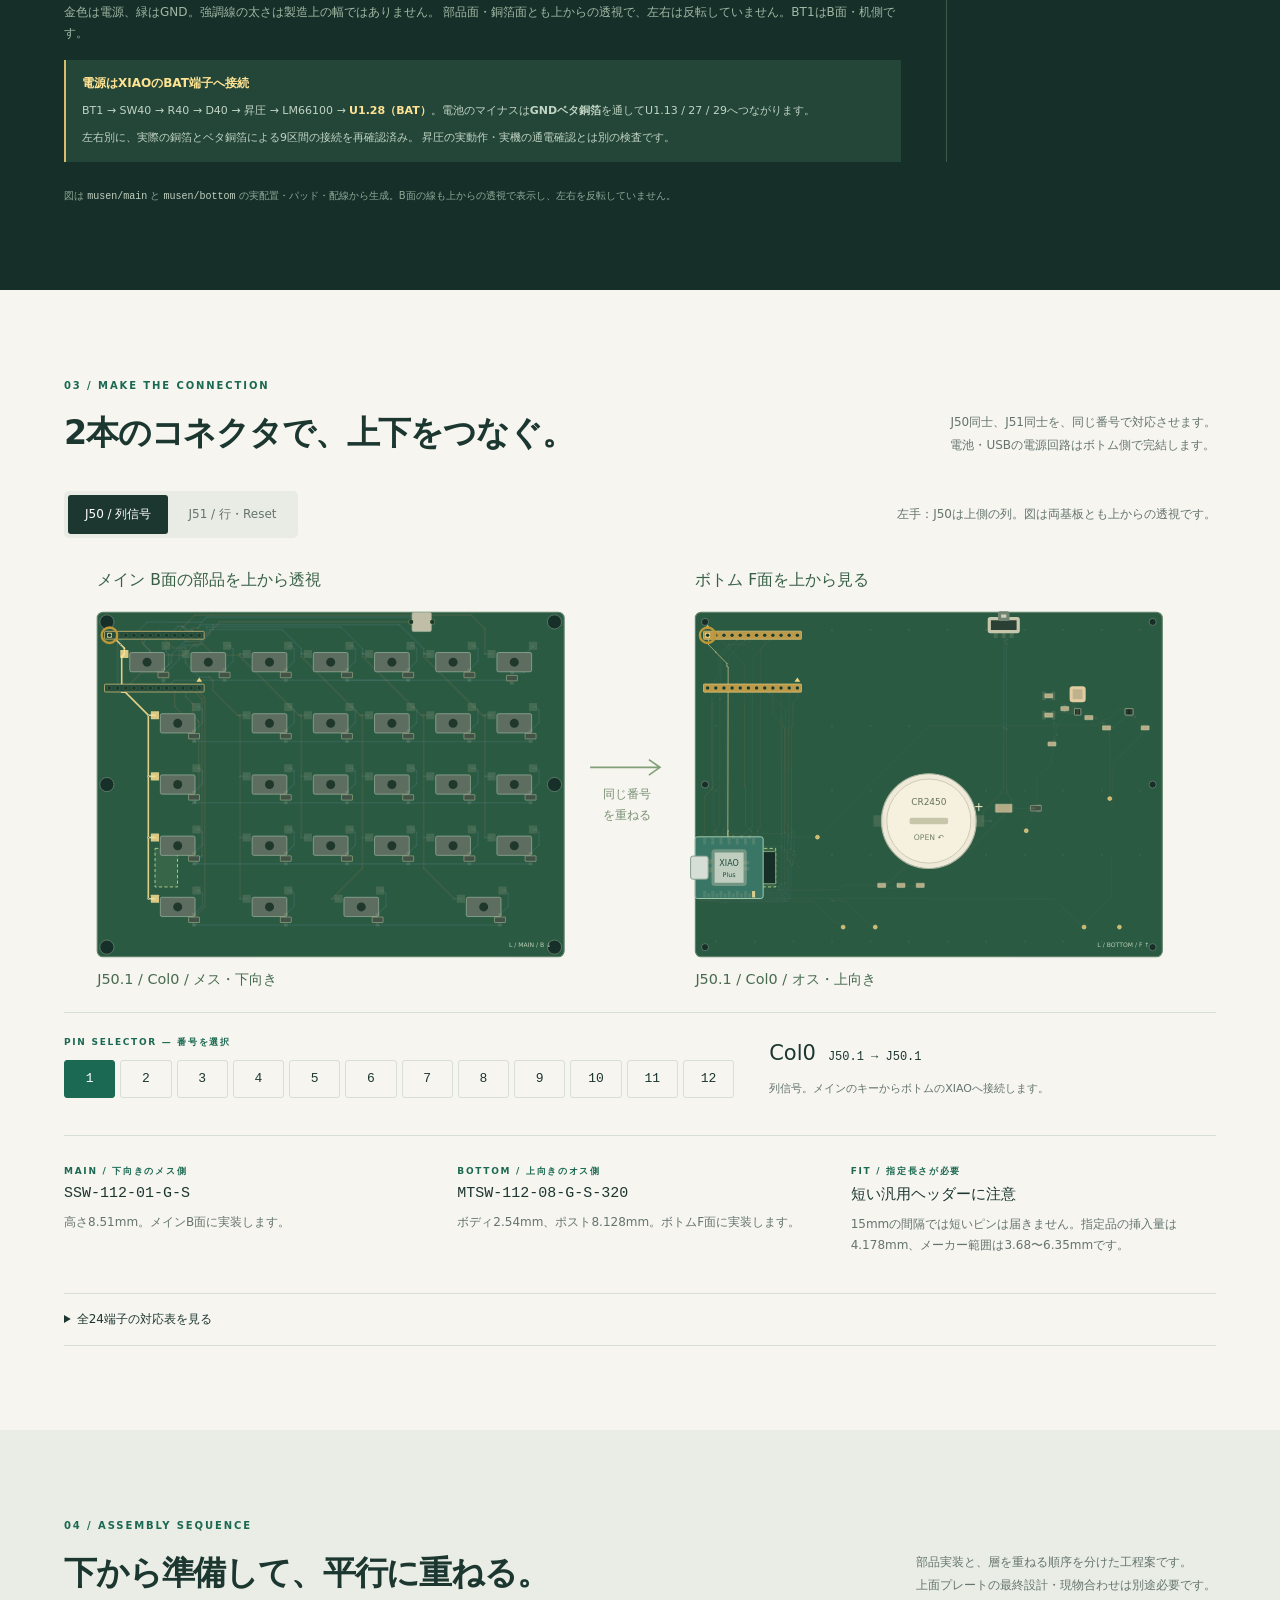
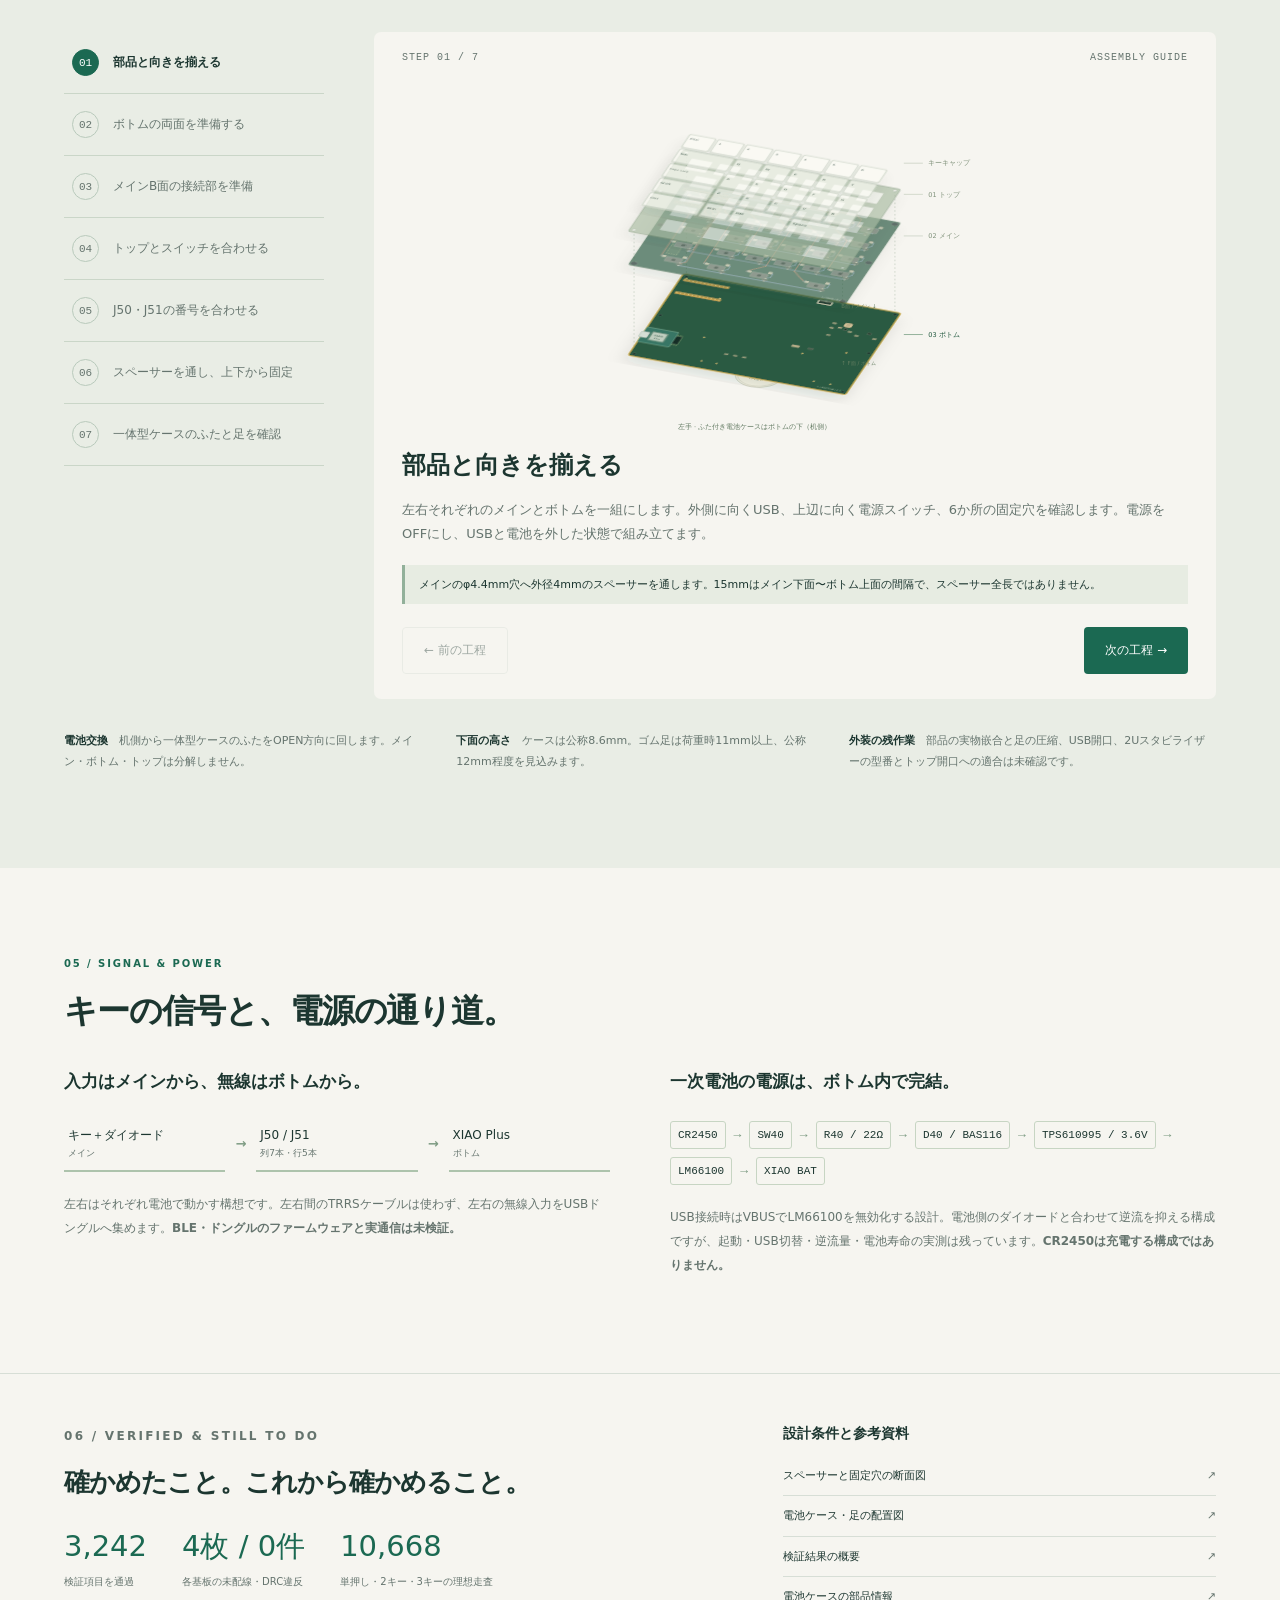
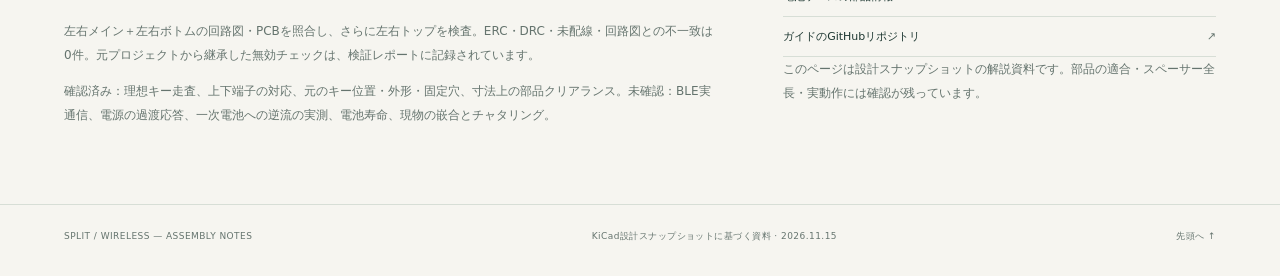
==== commit 41e85a27: "Add interactive 3D keyboard and parts explorer" ====
--- a/index.html
+++ b/index.html
@@ -18,12 +18,12 @@
   <a class="skip" href="#layers">構造図へ移動</a>
   <header class="site-header">
     <a class="brand" href="#home"><span class="brand-mark" aria-hidden="true">▦</span> SPLIT / WIRELESS <span class="brand-sub">DESIGN NOTES</span></a>
-    <nav aria-label="ページ内ナビゲーション"><a href="#layers">層をみる</a><a href="#boards">基板をみる</a><a href="#connection">接続する</a><a href="#assembly">組み立てる</a></nav>
+    <nav aria-label="ページ内ナビゲーション"><a href="explorer.html">3D・使用部品 ↗</a><a href="#layers">層をみる</a><a href="#boards">基板をみる</a><a href="#connection">接続する</a><a href="#assembly">組み立てる</a></nav>
     <button class="quiet print" type="button" id="print-guide">印刷</button>
   </header>
   <main id="home">
     <section class="hero section-shell">
-      <div class="hero-copy"><p class="eyebrow">YOUR KEYBOARD, LAYER BY LAYER</p><h1>重ねて、つなぐ。<br>無線キーボードの<br><span>全体像。</span></h1><p class="intro">キーはメインへ。電池とマイコンはボトムへ。<br>いまの設計を、完成形から組み立てまで見渡すガイドです。</p><div class="hero-actions"><a class="button primary" href="#layers">3層の構造をみる <span aria-hidden="true">↘</span></a><a class="text-link" href="#assembly">組み立て手順へ →</a></div><p class="small muted">設計スナップショット：2026.11.15 <span class="dot">·</span> 公開用ガイド</p></div>
+      <div class="hero-copy"><p class="eyebrow">YOUR KEYBOARD, LAYER BY LAYER</p><h1>重ねて、つなぐ。<br>無線キーボードの<br><span>全体像。</span></h1><p class="intro">キーはメインへ。電池とマイコンはボトムへ。<br>いまの設計を、完成形から組み立てまで見渡すガイドです。</p><div class="hero-actions"><a class="button primary" href="explorer.html">完成形・使用部品を3Dで見る ↗</a><a class="button secondary" href="#layers">3層の構造をみる <span aria-hidden="true">↘</span></a><a class="text-link" href="#assembly">組み立て手順へ →</a></div><p class="small muted">設計スナップショット：2026.11.15 <span class="dot">·</span> 公開用ガイド</p></div>
       <div class="hero-art"><div class="art-caption"><span class="status-dot"></span> 現在の配置に基づく完成イメージ <span>01 / 03</span></div><div id="hero-keyboard"></div><div class="hero-specs"><div><strong>63<span>keys</span></strong><small>左29 / 右34</small></div><div><strong>3<span>layers</span></strong><small>トップ・メイン・ボトム</small></div><div><strong>145.35<span>×107.25 mm</span></strong><small>左右それぞれの基板外形</small></div></div><p class="small muted">外装・キーキャップの色と形は説明用。外装ケース、スタビライザーの適合、ファームウェアは未確定です。</p></div>
     </section>
     <div class="notice section-shell"><span class="note-tag">この資料の見方</span><p><b>配置・配線は実際のKiCadデータから表示。</b> 分解図は仕組みを伝える模式図です。基板の間隔は15mmを基準とし、無線通信・電源の実動作と現物の嵌合は、今後確認する段階です。</p></div>
--- a/styles.css
+++ b/styles.css
@@ -6,3 +6,5 @@
 @media(max-width:360px){.section-shell{padding-left:16px;padding-right:16px}.site-header{padding-left:16px;padding-right:16px}.site-header nav{gap:14px}.hero-specs{gap:9px}.hero-specs strong{font-size:23px}.hero-specs strong span{display:block;margin-left:0;margin-top:5px}.hero-specs small{font-size:9px}.dimension-strip b{font-size:20px}.segmented button{padding:8px 12px}.layer-list button{font-size:10px}}
 @media(prefers-reduced-motion:reduce){html{scroll-behavior:auto}*{animation:none!important;transition:none!important}}
 @media print{@page{size:A4;margin:14mm}body{background:white;color:#172f29;font-size:10pt}.site-header,.hero-actions,.explorer-toolbar,.board-toolbar,.side-controls,.range-label,.layer-list,.pin-buttons,.step-list,.step-actions,.print,.skip,footer{display:none!important}.section-shell{padding-left:0;padding-right:0;max-width:none}.hero{min-height:0;grid-template-columns:1fr 1fr;padding:10px 0 20px}h1{font-size:26px}h2{font-size:21px}.hero-art{min-width:0}.hero-specs strong{font-size:18px}.hero-specs strong span{font-size:8px}.chapter{padding:25px 0}.notice{padding:14px}.section-heading{margin-bottom:15px;display:block}.section-heading>p{margin-top:10px}.board-chapter{background:#172f29!important;color:white!important;print-color-adjust:exact;padding:20px}.explorer-grid{grid-template-columns:1fr 200px}.layer-info{padding-top:10px}.stage-note{font-size:8px}.dimension-strip{margin-top:10px;padding-top:15px}.dimension-strip b{font-size:22px}.board-grid{grid-template-columns:1fr 180px;gap:15px}.assembly-grid{display:none}.print-steps{display:block}.print-steps article{break-inside:avoid;border-bottom:1px solid #ccc;padding:12px 0}.print-steps h3{font-size:14px}.print-steps p{font-size:11px}.assembly-reminders{grid-template-columns:1fr 1fr 1fr;font-size:9px;gap:15px}.pin-explorer{grid-template-columns:1fr}.connector-notes{gap:15px}.connector-notes h3{font-size:11px}.connector-notes p{font-size:10px!important}.connector-stage svg{min-width:0}.flow-columns{gap:25px}.verification{padding-top:30px;gap:25px}.verification h2{font-size:20px}.section-heading,h2{break-after:avoid}svg{max-width:100%}.pcb-stage,.stack-stage,.connector-stage{break-inside:avoid}a[href^="../../"]{text-decoration:underline}.pin-table-detail{display:none}}
+
+@media(max-width:760px){.site-header nav{flex-wrap:wrap;gap:10px 18px}}
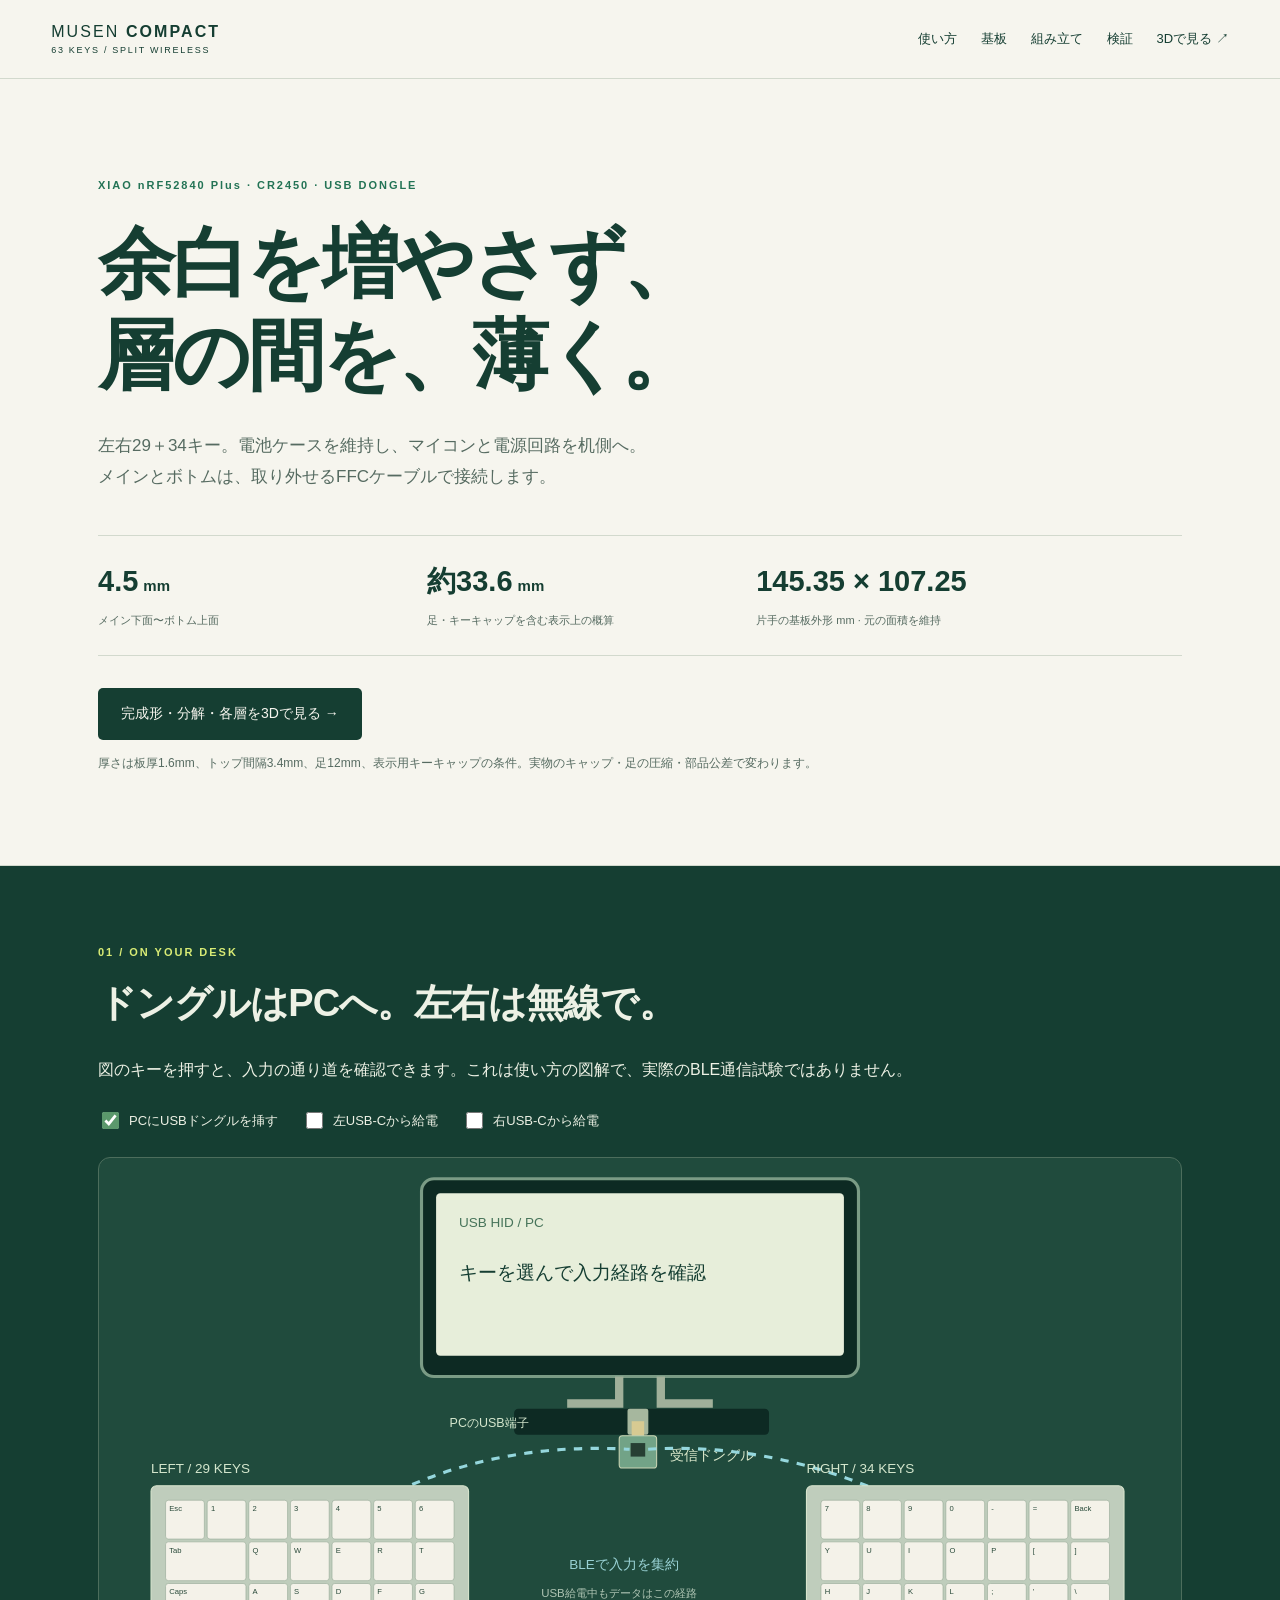
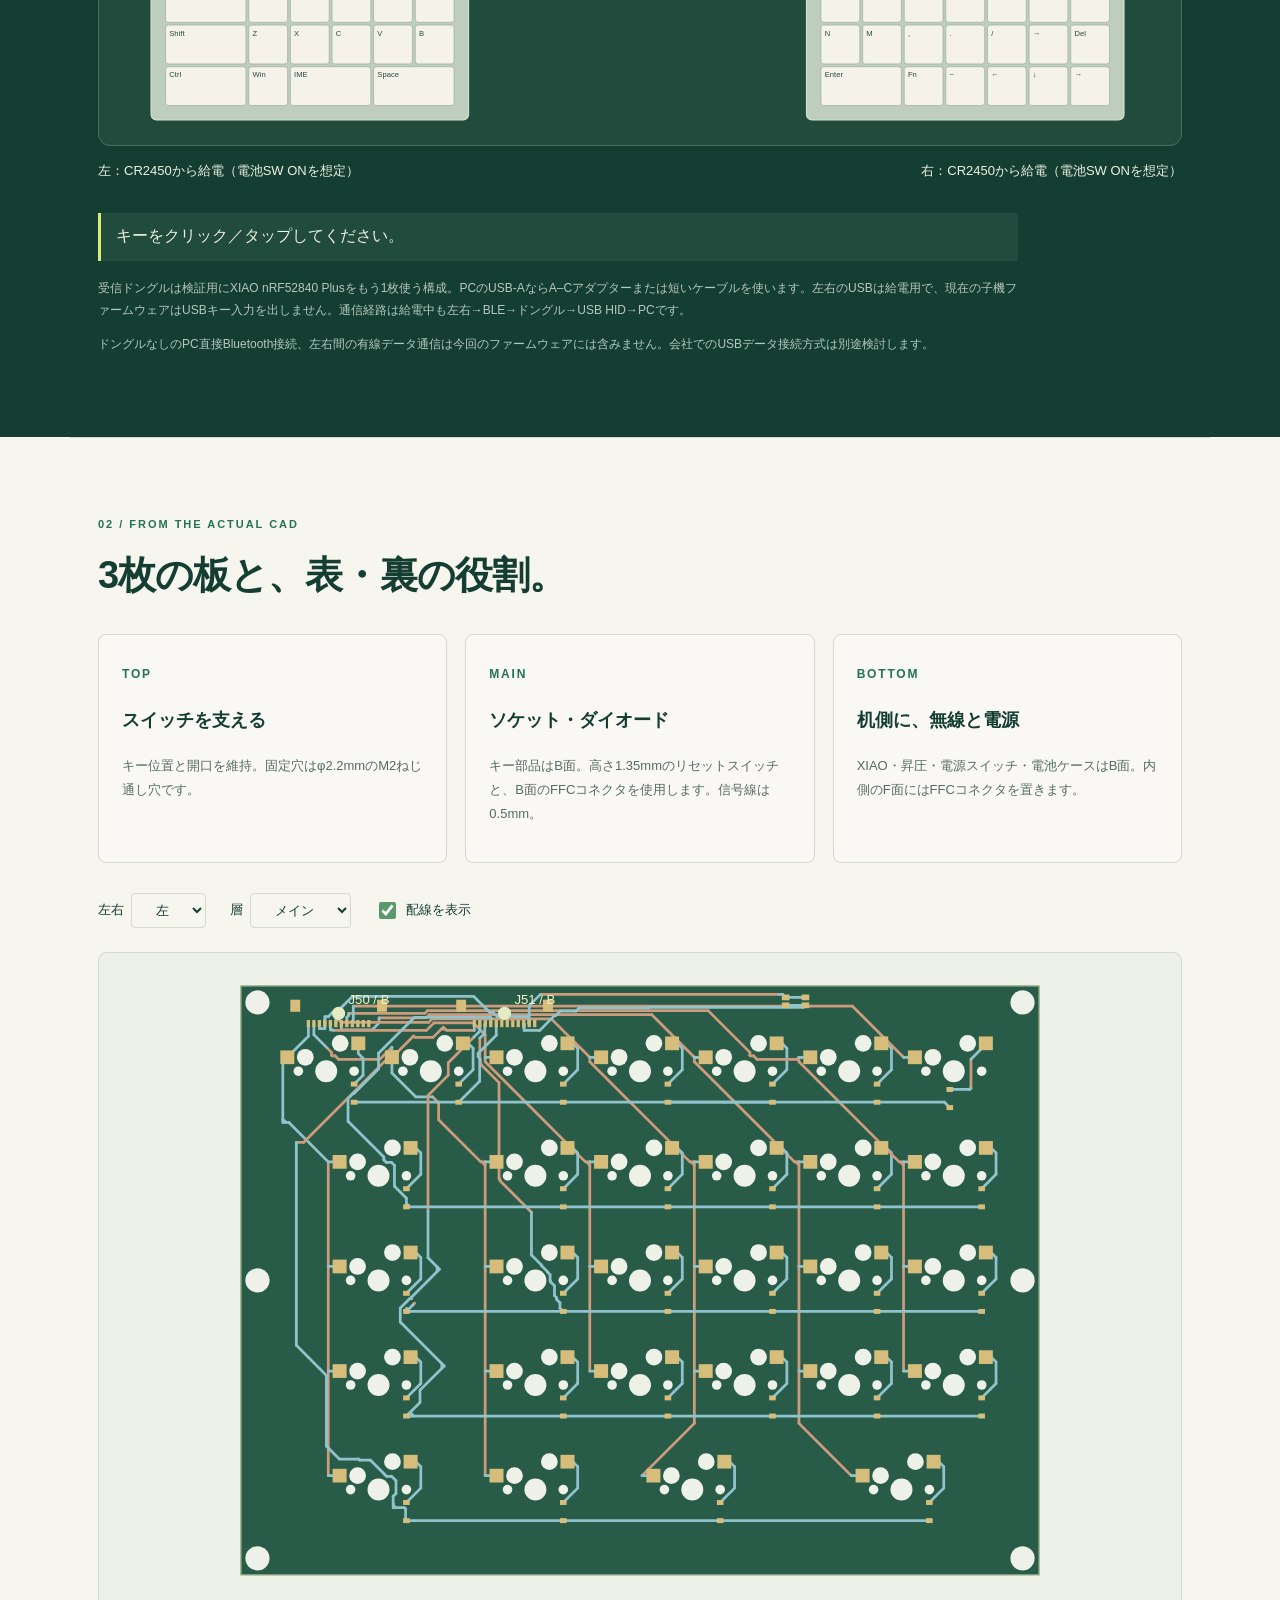
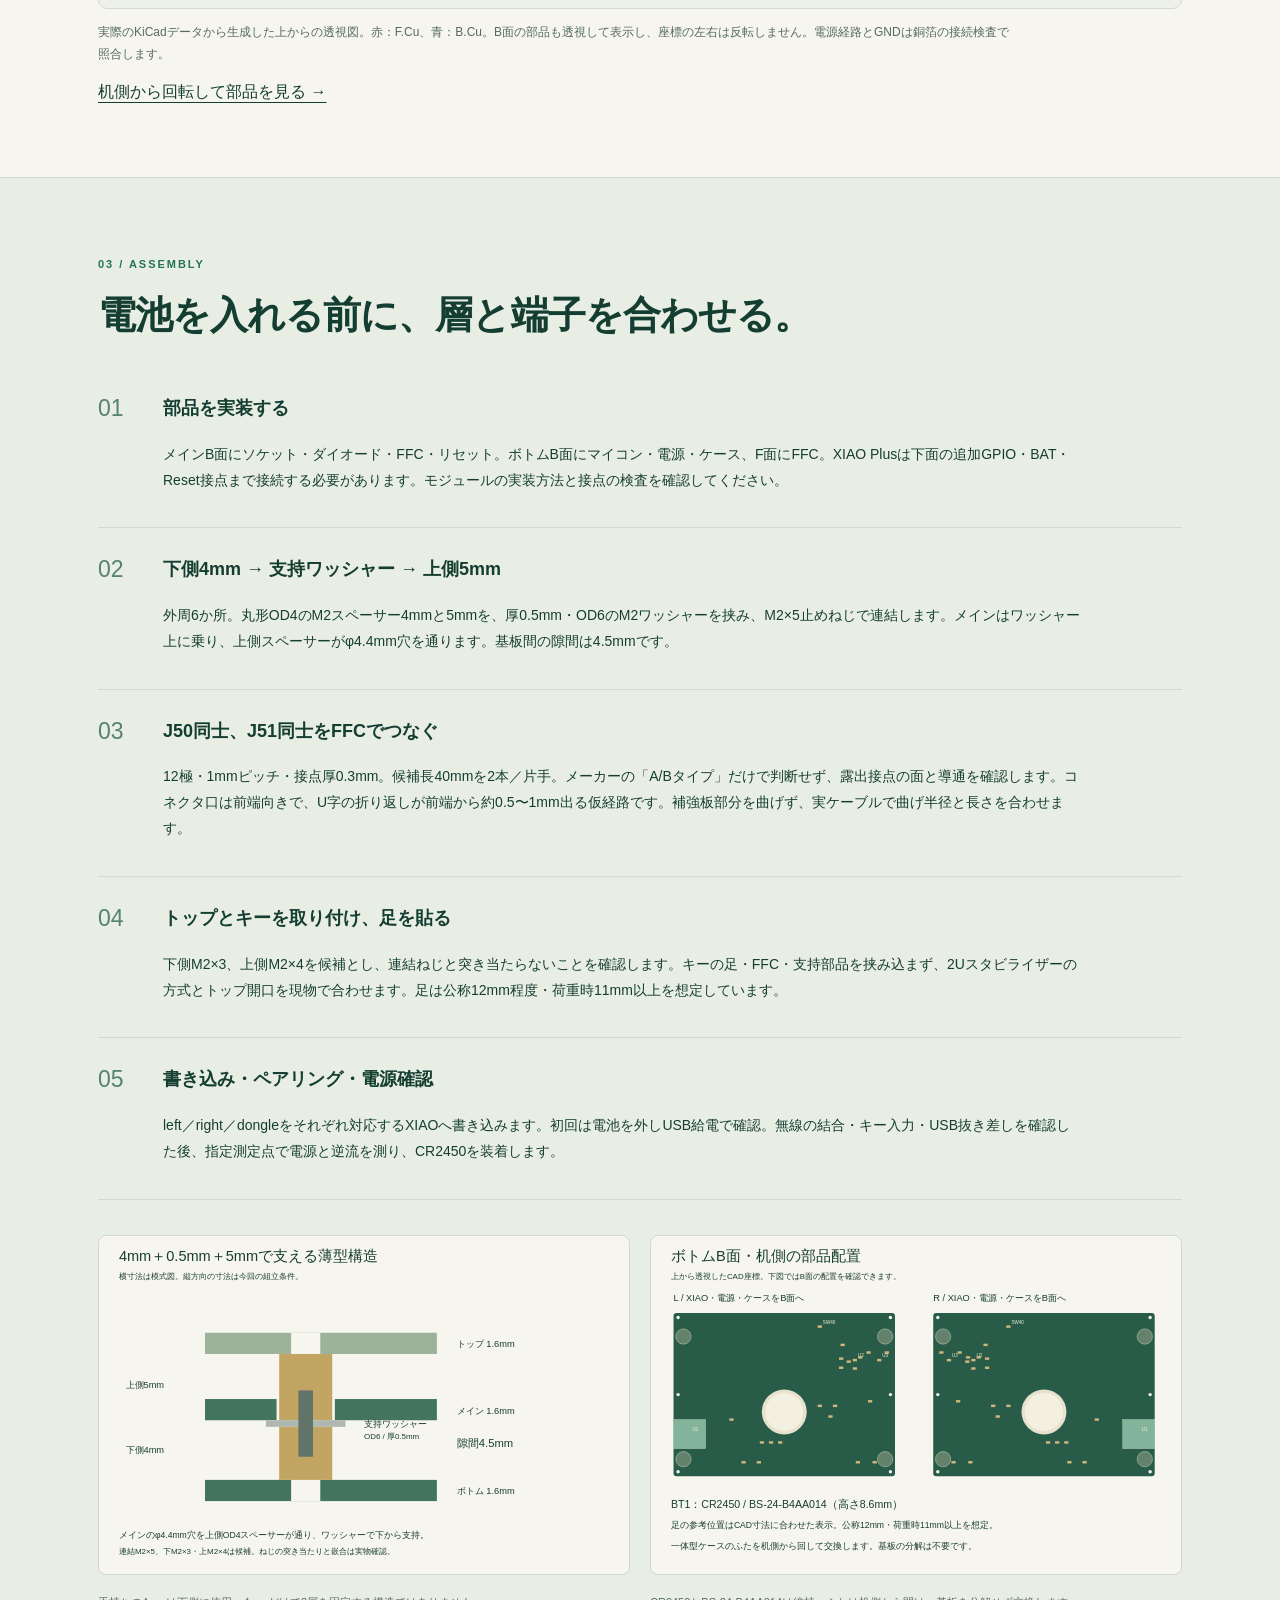
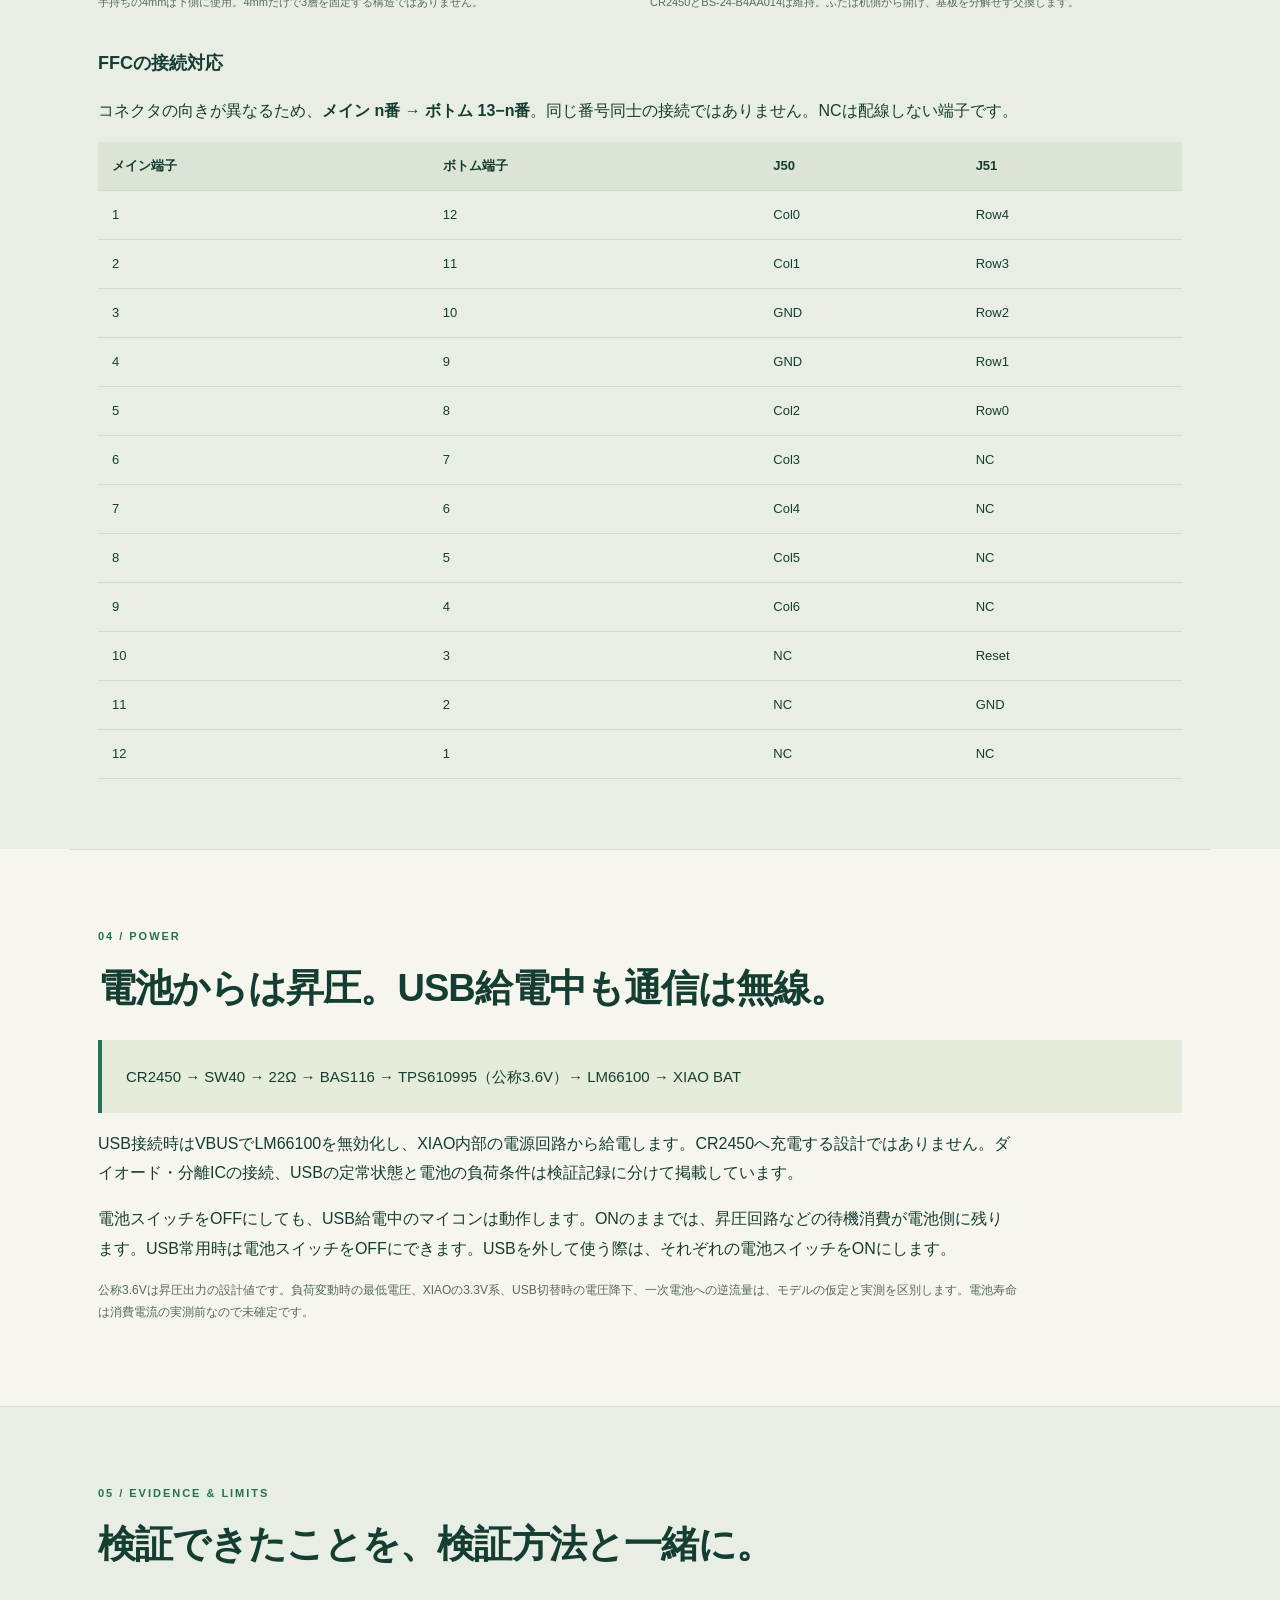
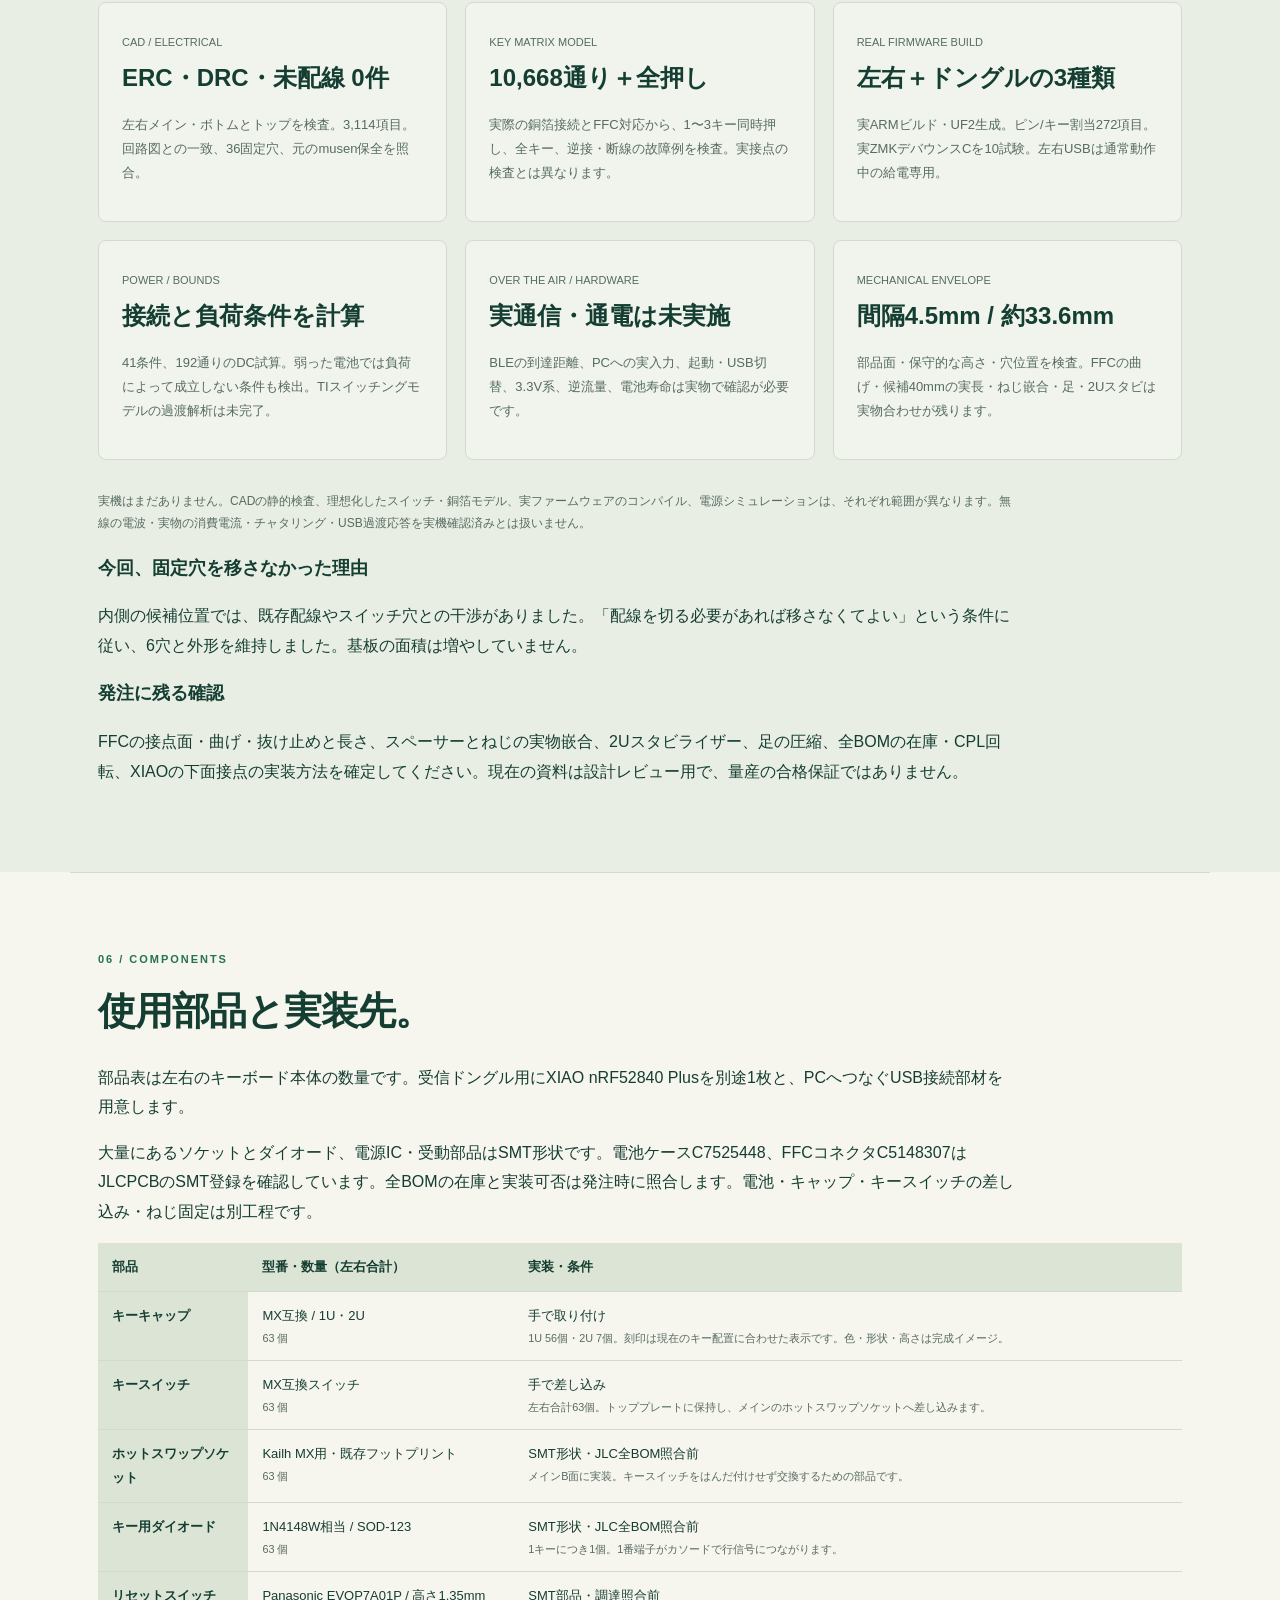
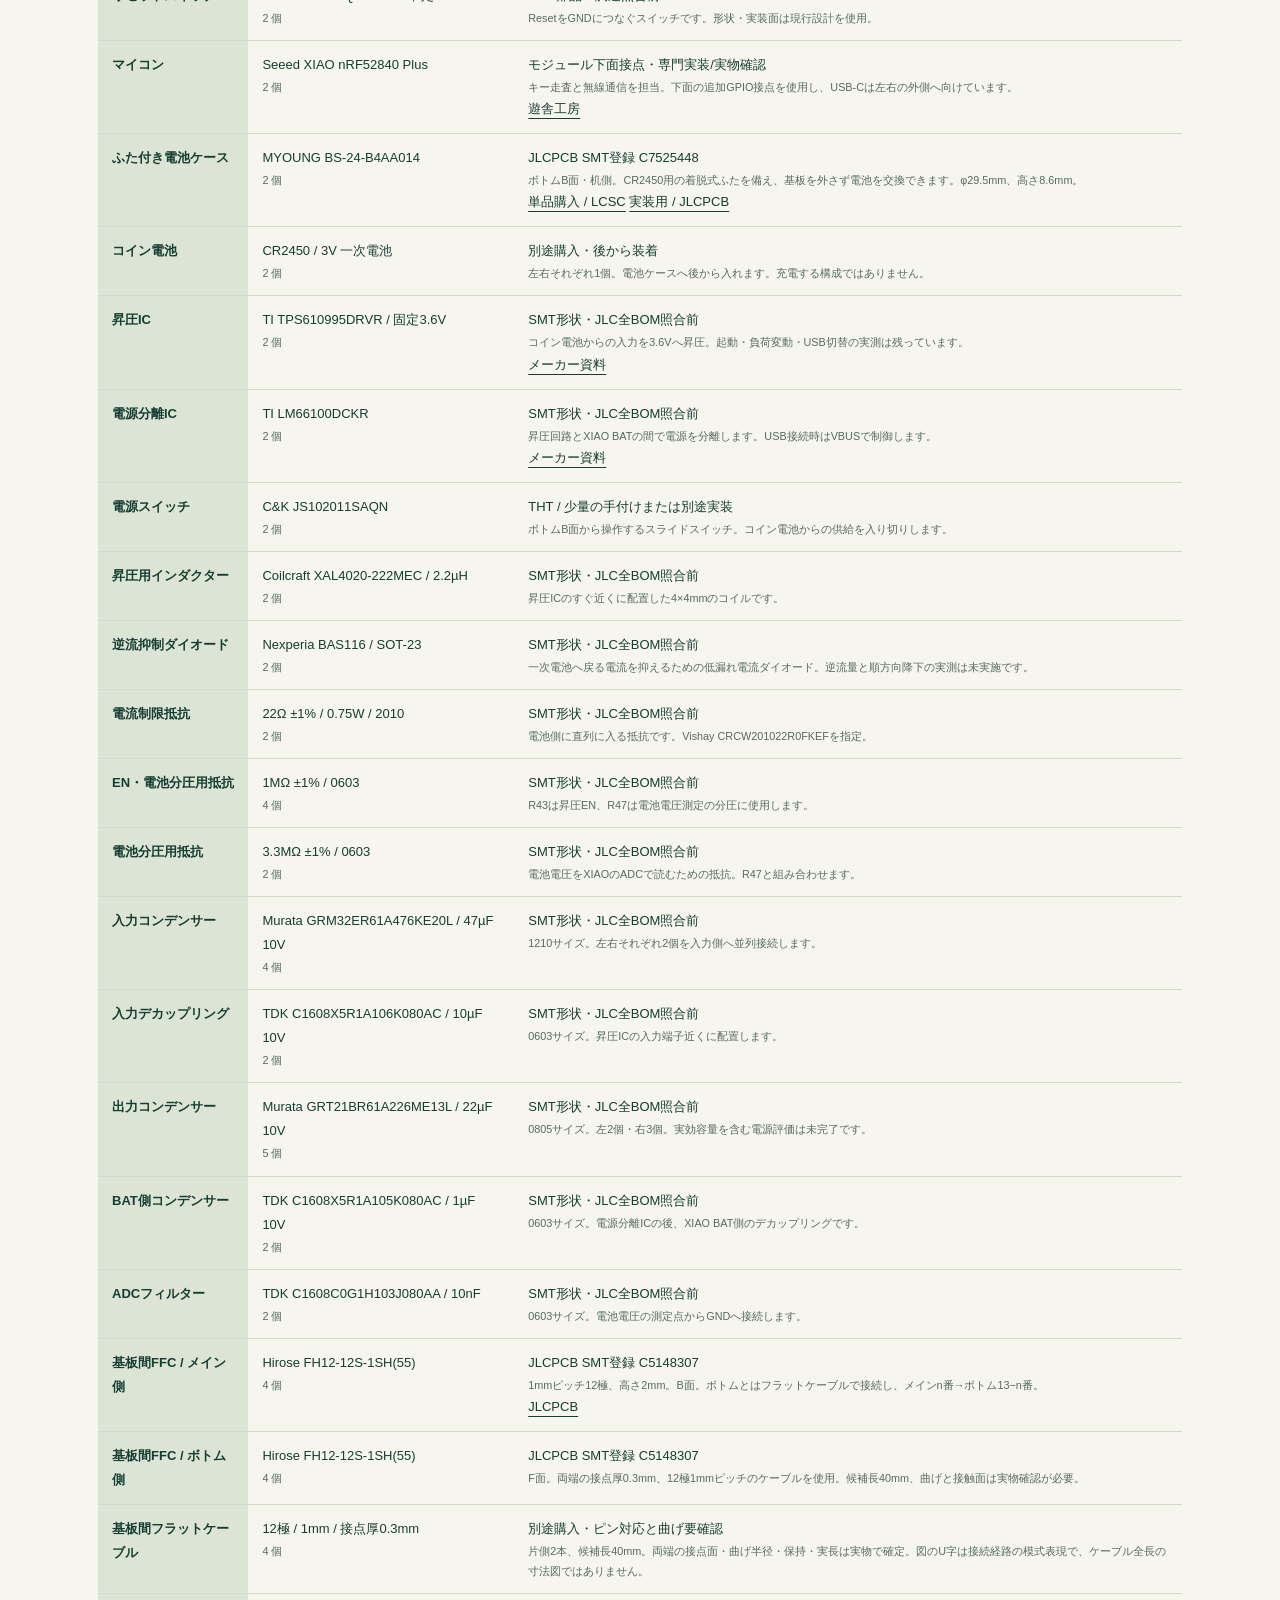
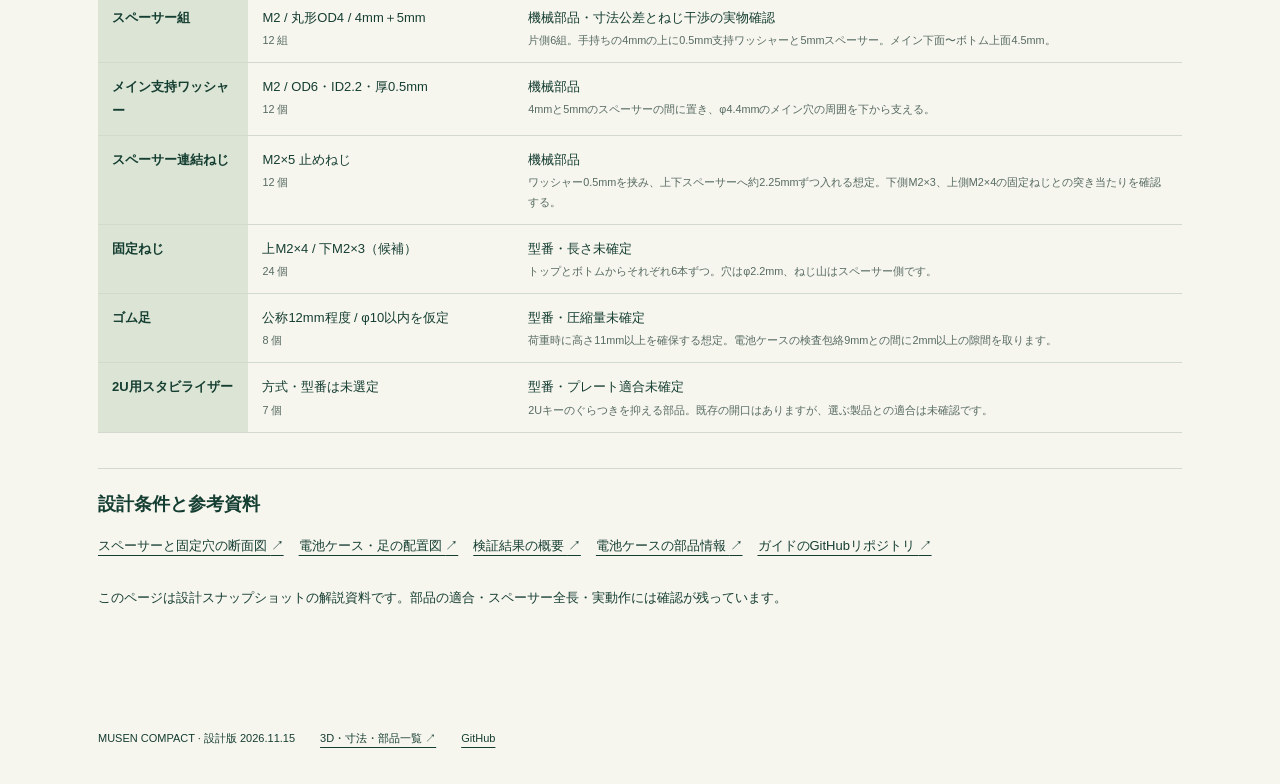
==== commit d012ac2c: "Publish compact wireless keyboard, USB power guide and verification status" ====
--- a/index.html
+++ b/index.html
@@ -1,79 +1,12 @@
-<!doctype html>
-<html lang="ja">
-<head>
-  <meta charset="utf-8">
-  <meta name="viewport" content="width=device-width, initial-scale=1">
-  <meta name="description" content="実際のKiCad設計に基づく、分割無線キーボードの完成イメージ・3層構造・基板接続と組み立てガイド。">
-  <title>無線キーボード｜構造と組み立てガイド</title>
-  <link rel="canonical" href="https://naoki7091.github.io/keyboard-guide/">
-  <meta property="og:title" content="無線キーボード｜構造と組み立てガイド">
-  <meta property="og:description" content="分割キーボードの完成イメージ、3層構造、電池ケースと組み立て手順。">
-  <meta property="og:url" content="https://naoki7091.github.io/keyboard-guide/">
-  <meta property="og:type" content="website">
-  <link rel="stylesheet" href="styles.css">
-  <script src="design-data.js" defer></script>
-  <script src="app.js" defer></script>
-</head>
-<body>
-  <a class="skip" href="#layers">構造図へ移動</a>
-  <header class="site-header">
-    <a class="brand" href="#home"><span class="brand-mark" aria-hidden="true">▦</span> SPLIT / WIRELESS <span class="brand-sub">DESIGN NOTES</span></a>
-    <nav aria-label="ページ内ナビゲーション"><a href="explorer.html">3D・使用部品 ↗</a><a href="#layers">層をみる</a><a href="#boards">基板をみる</a><a href="#connection">接続する</a><a href="#assembly">組み立てる</a></nav>
-    <button class="quiet print" type="button" id="print-guide">印刷</button>
-  </header>
-  <main id="home">
-    <section class="hero section-shell">
-      <div class="hero-copy"><p class="eyebrow">YOUR KEYBOARD, LAYER BY LAYER</p><h1>重ねて、つなぐ。<br>無線キーボードの<br><span>全体像。</span></h1><p class="intro">キーはメインへ。電池とマイコンはボトムへ。<br>いまの設計を、完成形から組み立てまで見渡すガイドです。</p><div class="hero-actions"><a class="button primary" href="explorer.html">完成形・使用部品を3Dで見る ↗</a><a class="button secondary" href="#layers">3層の構造をみる <span aria-hidden="true">↘</span></a><a class="text-link" href="#assembly">組み立て手順へ →</a></div><p class="small muted">設計スナップショット：2026.11.15 <span class="dot">·</span> 公開用ガイド</p></div>
-      <div class="hero-art"><div class="art-caption"><span class="status-dot"></span> 現在の配置に基づく完成イメージ <span>01 / 03</span></div><div id="hero-keyboard"></div><div class="hero-specs"><div><strong>63<span>keys</span></strong><small>左29 / 右34</small></div><div><strong>3<span>layers</span></strong><small>トップ・メイン・ボトム</small></div><div><strong>145.35<span>×107.25 mm</span></strong><small>左右それぞれの基板外形</small></div></div><p class="small muted">外装・キーキャップの色と形は説明用。外装ケース、スタビライザーの適合、ファームウェアは未確定です。</p></div>
-    </section>
-    <div class="notice section-shell"><span class="note-tag">この資料の見方</span><p><b>配置・配線は実際のKiCadデータから表示。</b> 分解図は仕組みを伝える模式図です。基板の間隔は15mmを基準とし、無線通信・電源の実動作と現物の嵌合は、今後確認する段階です。</p></div>
-
-    <section class="section-shell chapter" id="layers">
-      <div class="section-heading"><div><p class="eyebrow">01 / THE STACK</p><h2>3枚でできる、ひとつの構造。</h2></div><p>層を選ぶと、その役割と実装する面がわかります。<br>キーキャップは3枚の構造に加わる外装部品です。</p></div>
-      <div class="explorer-toolbar"><div class="segmented side-controls" role="group" aria-label="表示する左右"><button type="button" data-side="L" aria-pressed="true">左手 / 29 keys</button><button type="button" data-side="R" aria-pressed="false">右手 / 34 keys</button></div><label class="range-label" for="explode">重ねる <input id="explode" type="range" min="0" max="100" value="78"> 分解する <output id="explode-value" for="explode">78%</output></label></div>
-      <div class="explorer-grid"><div class="stack-stage"><div id="stack-view"></div><p class="stage-note">表示の開き具合は説明用です。実際のメイン下面〜ボトム上面は15mm。</p></div><aside class="layer-info"><div class="layer-list" role="group" aria-label="説明する層"><button type="button" data-layer="keys" aria-pressed="false"><span>＋</span> キーキャップ <small>外装</small></button><button type="button" data-layer="top" aria-pressed="false"><span>01</span> トッププレート <small>保持</small></button><button type="button" data-layer="main" aria-pressed="false"><span>02</span> メイン基板 <small>キー入力</small></button><button type="button" data-layer="bottom" aria-pressed="true"><span>03</span> ボトム基板 <small>電源・無線</small></button></div><div id="layer-detail" aria-live="polite"></div></aside></div>
-      <div class="dimension-strip"><div><span>基板の間隔</span><b>15 mm</b><small>向かい合う表面どうし</small></div><div><span>コネクタ挿入量</span><b>4.178 mm</b><small>指定部品＋15mm間隔の計算値</small></div><div><span>机までの有効な足の高さ</span><b>11 mm以上</b><small>荷重時。公称12mm程度のゴム足を仮定</small></div></div>
-    </section>
-
-    <section class="section-shell battery-service-section" id="mounting">
-      <div class="section-heading"><div><p class="eyebrow">MOUNTING / SAME SIX CENTRES</p><h2>メインには、スペーサーを通す。</h2></div><p>トップ・ボトムはφ2.2mmのM2ねじ穴。<br>メインは外径4mmを通すφ4.4mm穴です。</p></div>
-      <img class="service-image" src="assets/mounting-section.svg" alt="外径4mmの連続スペーサーをメイン基板へ通し、トップとボトムからM2ねじで固定する断面模式図。" loading="lazy">
-      <p class="small muted">穴中心は6か所すべて維持。ねじ山はスペーサー側にあり、FR4へ直接ねじを切る構成ではありません。15mmはメイン〜ボトムの面間隔です。スペーサー全長・ねじ長はプレート厚とスイッチ高さを決めて選定します。</p>
-    </section>
-    <section class="section-shell battery-service-section" id="battery-service">
-      <div class="section-heading"><div><p class="eyebrow">BATTERY SERVICE / INTEGRATED LID</p><h2>ふた付きの部品で、裏から交換。</h2></div><p>CR2450用 MYOUNG BS-24-B4AA014。<br>基板を外さず、ケースのふたを回します。</p></div>
-      <img class="service-image" src="assets/battery-service.svg" alt="左右ボトムを机側から見た、一体型電池ケースと6か所のM2通し穴。ケース高さ8.6mm、ゴム足は荷重時11mm以上。" loading="lazy">
-      <div class="service-details"><p><b>部品</b>：ふた付き一体型のSMT電池ケース、JLCPCB番号 C7525448。別体カバー・H7/H8の穴・カバー用ねじは不要です。</p><p><b>高さ</b>：本体φ29.5mm、高さ8.6mm。検査では9mmの包絡とし、足は公称12mm程度・荷重時11mm以上を仮定します。</p><p><b>交換</b>：電源OFF・USBを外す → 裏返す → ふたをOPEN方向に回す → CR2450を極性どおりに交換 → ふたを閉じる。実物の嵌合と足の圧縮は未確認です。</p></div>
-      <div class="hero-actions"><button class="button primary" id="view-battery-bottom" type="button">B面の電池配置をみる ↓</button><a class="text-link" href="https://jlcpcb.com/partdetail/MYOUNG-BS_24B4AA014/C7525448">JLCPCBの部品ページ ↗</a><a class="text-link" href="https://datasheet.lcsc.com/datasheet/pdf/498f281853bc9292439f6ff000b89928.pdf?productCode=C7525448">メーカー寸法図 ↗</a></div>
-      <details><summary>実際の部品とフットプリントの根拠を見る</summary><img class="service-model" src="https://assets.lcsc.com/images/lcsc/900x900/20230903_MYOUNG-BS-24-B4AA014_C7525448_front.jpg" referrerpolicy="no-referrer" alt="MYOUNG製CR2450ケースと、取り外した一体型のふた。LCSCの商品写真。" loading="lazy"><p class="small muted">写真出典：<a href="https://www.lcsc.com/product-detail/C7525448.html">LCSC / MYOUNG製品ページ</a>。メーカー推奨PCBランドは3.4×3.6mm、中心間31.1mm。寸法図 MY-CP-0246 A/0 からKiCadフットプリントを作成しました。3D表示は外形確認用の簡略モデルです。発注時に在庫とふたの同梱・実装後の扱いを確認します。</p></details>
-    </section>
-
-    <section class="chapter board-chapter" id="boards"><div class="section-shell">
-      <div class="section-heading"><div><p class="eyebrow">02 / READ THE PCB</p><h2>部品の位置から、設計を読む。</h2></div><p>部品やキーを選択すると、その役割を表示。<br>細い線まで、現在のPCBから読み出しています。</p></div>
-      <div class="board-toolbar"><div class="segmented" role="group" aria-label="表示する基板"><button type="button" data-board="main" aria-pressed="false">メイン</button><button type="button" data-board="bottom" aria-pressed="true">ボトム</button></div><div class="board-options"><label>部品面 <select id="component-side"><option value="all">両面を透視</option><option value="F">F面・内側</option><option value="B">B面・机側</option></select></label><label>配線の表示 <select id="trace-focus"><option value="all">全配線</option><option value="power" selected>電池からBATへの電源経路</option><option value="gnd">GNDとベタ銅箔</option></select></label><label>銅箔面 <select id="copper-side"><option value="all">F面＋B面</option><option value="F">F面のみ</option><option value="B">B面のみ</option></select></label><label class="check"><input type="checkbox" id="show-traces" checked> 配線を表示</label><button type="button" class="quiet" id="clear-selection">選択を解除</button></div></div>
-      <div class="board-grid"><div class="pcb-stage"><div id="pcb-view"></div><div class="legend"><span><i class="legend-f"></i>F.Cu 配線</span><span><i class="legend-b"></i>B.Cu 配線</span><span><i class="legend-power"></i>電池→昇圧→BAT</span><span><i class="legend-gnd"></i>GND配線・ベタ銅箔</span><span><i class="legend-rf"></i>アンテナの銅箔禁止領域</span></div><p class="small muted" id="board-orientation">上から透視した座標です。電源表示では実際の配線を部品の上に透視表示します。</p><div id="power-connection-note" class="power-connection-note" aria-live="polite"></div></div><aside class="component-info"><p class="eyebrow">COMPONENT INSPECTOR</p><div id="component-detail" aria-live="polite"></div><label class="select-label" for="component-select">部品名から選ぶ<select id="component-select"></select></label><div class="orientation-note"><b>実装する面に注意</b><p>メインのソケットは<b>B面・下向き</b>。ボトムのマイコンは<b>F面・上向き</b>、電池BT1は<b>B面・机側</b>です。</p></div></aside></div>
-      <p class="source-note">図は <code>musen/main</code> と <code>musen/bottom</code> の実配置・パッド・配線から生成。B面の線も上からの透視で表示し、左右を反転していません。</p>
-    </div></section>
-
-    <section class="chapter section-shell" id="connection">
-      <div class="section-heading"><div><p class="eyebrow">03 / MAKE THE CONNECTION</p><h2>2本のコネクタで、上下をつなぐ。</h2></div><p>J50同士、J51同士を、同じ番号で対応させます。<br>電池・USBの電源回路はボトム側で完結します。</p></div>
-      <div class="connector-heading"><div class="segmented" role="group" aria-label="調べるコネクタ"><button type="button" data-connector="J50" aria-pressed="true">J50 / 列信号</button><button type="button" data-connector="J51" aria-pressed="false">J51 / 行・Reset</button></div><p id="connector-location" class="small"></p></div>
-      <div id="connector-view" class="connector-stage"></div>
-      <div class="pin-explorer"><div><p class="eyebrow">PIN SELECTOR — 番号を選択</p><div class="pin-buttons" id="pin-buttons" role="group" aria-label="調べる端子番号"></div></div><div class="pin-detail" id="pin-detail" aria-live="polite"></div></div>
-      <div class="connector-notes"><div><p class="eyebrow">MAIN / 下向きのメス側</p><h3>SSW-112-01-G-S</h3><p>高さ8.51mm。メインB面に実装します。</p></div><div><p class="eyebrow">BOTTOM / 上向きのオス側</p><h3>MTSW-112-08-G-S-320</h3><p>ボディ2.54mm、ポスト8.128mm。ボトムF面に実装します。</p></div><div><p class="eyebrow">FIT / 指定長さが必要</p><h3>短い汎用ヘッダーに注意</h3><p>15mmの間隔では短いピンは届きません。指定品の挿入量は4.178mm、メーカー範囲は3.68〜6.35mmです。</p></div></div>
-      <details class="pin-table-detail"><summary>全24端子の対応表を見る</summary><div class="table-scroll"><table><thead><tr><th>番号</th><th>J50 メイン → ボトム</th><th>J51 メイン → ボトム</th></tr></thead><tbody id="pin-table"></tbody></table></div></details>
-    </section>
-
-    <section class="chapter assembly-chapter" id="assembly"><div class="section-shell">
-      <div class="section-heading"><div><p class="eyebrow">04 / ASSEMBLY SEQUENCE</p><h2>下から準備して、平行に重ねる。</h2></div><p>部品実装と、層を重ねる順序を分けた工程案です。<br>上面プレートの最終設計・現物合わせは別途必要です。</p></div>
-      <div class="assembly-grid"><ol id="step-list" class="step-list" aria-label="組み立て工程"></ol><div class="step-panel"><div class="step-meta"><span id="step-counter"></span><span>ASSEMBLY GUIDE</span></div><div id="step-diagram"></div><div id="step-copy" aria-live="polite"></div><div class="step-actions"><button type="button" class="button secondary" id="prev-step">← 前の工程</button><button type="button" class="button primary" id="next-step">次の工程 →</button></div></div></div>
-      <div class="assembly-reminders"><p><b>電池交換</b>　机側から一体型ケースのふたをOPEN方向に回します。メイン・ボトム・トップは分解しません。</p><p><b>下面の高さ</b>　ケースは公称8.6mm。ゴム足は荷重時11mm以上、公称12mm程度を見込みます。</p><p><b>外装の残作業</b>　部品の実物嵌合と足の圧縮、USB開口、2Uスタビライザーの型番とトップ開口への適合は未確認です。</p></div>
-      <div class="print-steps" id="print-steps"></div>
-    </div></section>
-
-    <section class="chapter section-shell" id="power"><div class="section-heading"><div><p class="eyebrow">05 / SIGNAL & POWER</p><h2>キーの信号と、電源の通り道。</h2></div></div><div class="flow-columns"><div><h3>入力はメインから、無線はボトムから。</h3><div class="flow-line"><span>キー＋ダイオード<small>メイン</small></span><b>→</b><span>J50 / J51<small>列7本・行5本</small></span><b>→</b><span>XIAO Plus<small>ボトム</small></span></div><p>左右はそれぞれ電池で動かす構想です。左右間のTRRSケーブルは使わず、左右の無線入力をUSBドングルへ集めます。<b>BLE・ドングルのファームウェアと実通信は未検証。</b></p></div><div><h3>一次電池の電源は、ボトム内で完結。</h3><div class="power-chain"><span>CR2450</span><b>→</b><span>SW40</span><b>→</b><span>R40 / 22Ω</span><b>→</b><span>D40 / BAS116</span><b>→</b><span>TPS610995 / 3.6V</span><b>→</b><span>LM66100</span><b>→</b><span>XIAO BAT</span></div><p>USB接続時はVBUSでLM66100を無効化する設計。電池側のダイオードと合わせて逆流を抑える構成ですが、起動・USB切替・逆流量・電池寿命の実測は残っています。<b>CR2450は充電する構成ではありません。</b></p></div></div></section>
-
-    <section class="verification section-shell" id="files"><div><p class="eyebrow">06 / VERIFIED & STILL TO DO</p><h2>確かめたこと。これから確かめること。</h2><div class="verification-stats" id="verification-stats"></div><p>左右メイン＋左右ボトムの回路図・PCBを照合し、さらに左右トップを検査。ERC・DRC・未配線・回路図との不一致は0件。元プロジェクトから継承した無効チェックは、検証レポートに記録されています。</p><p class="small muted">確認済み：理想キー走査、上下端子の対応、元のキー位置・外形・固定穴、寸法上の部品クリアランス。未確認：BLE実通信、電源の過渡応答、一次電池への逆流の実測、電池寿命、現物の嵌合とチャタリング。</p></div><div class="file-list"><h3>設計条件と参考資料</h3>
+<!doctype html><html lang="ja"><head><link rel="canonical" href="https://naoki7091.github.io/keyboard-guide/"><meta property="og:title" content="Musen Compact｜薄型無線キーボード"><meta property="og:description" content="薄型の構造・PCとドングルの使い方・検証結果。"><meta property="og:url" content="https://naoki7091.github.io/keyboard-guide/"><meta charset="utf-8"><meta name="viewport" content="width=device-width,initial-scale=1"><title>Musen Compact｜薄型無線キーボード</title><meta name="description" content="薄型無線分割キーボードの構造・使い方・組み立て・検証記録"><link rel="stylesheet" href="styles.css"><script defer src="design-data.js"></script><script defer src="explorer-data.js"></script><script defer src="compact-verification.js"></script><script defer src="app.js"></script></head><body>
+<header><a class="brand" href="#usage">MUSEN <b>COMPACT</b><span>63 KEYS / SPLIT WIRELESS</span></a><nav><a href="#usage">使い方</a><a href="#boards">基板</a><a href="#assembly">組み立て</a><a href="#verification">検証</a><a href="explorer.html">3Dで見る ↗</a></nav></header>
+<main><section class="hero wrap"><p class="eyebrow">XIAO nRF52840 Plus · CR2450 · USB DONGLE</p><h1>余白を増やさず、<br>層の間を、薄く。</h1><p class="lead">左右29＋34キー。電池ケースを維持し、マイコンと電源回路を机側へ。<br>メインとボトムは、取り外せるFFCケーブルで接続します。</p><div class="stats"><div><strong>4.5<span>mm</span></strong><small>メイン下面〜ボトム上面</small></div><div><strong>約33.6<span>mm</span></strong><small>足・キーキャップを含む表示上の概算</small></div><div><strong>145.35 × 107.25</strong><small>片手の基板外形 mm · 元の面積を維持</small></div></div><a class="button" href="explorer.html">完成形・分解・各層を3Dで見る →</a><p class="note">厚さは板厚1.6mm、トップ間隔3.4mm、足12mm、表示用キーキャップの条件。実物のキャップ・足の圧縮・部品公差で変わります。</p></section>
+<section id="usage" class="section dark"><div class="wrap"><p class="eyebrow">01 / ON YOUR DESK</p><h2>ドングルはPCへ。左右は無線で。</h2><p>図のキーを押すと、入力の通り道を確認できます。これは使い方の図解で、実際のBLE通信試験ではありません。</p><div class="controls"><label><input type="checkbox" id="dongle" checked> PCにUSBドングルを挿す</label><label><input type="checkbox" id="left-usb"> 左USB-Cから給電</label><label><input type="checkbox" id="right-usb"> 右USB-Cから給電</label></div><div id="usage-view" class="usage-view"></div><div class="power-labels"><p id="left-power"></p><p id="right-power"></p></div><p id="usage-status" class="status" role="status">キーをクリック／タップしてください。</p><p class="note">受信ドングルは検証用にXIAO nRF52840 Plusをもう1枚使う構成。PCのUSB-AならA–Cアダプターまたは短いケーブルを使います。左右のUSBは給電用で、現在の子機ファームウェアはUSBキー入力を出しません。通信経路は給電中も左右→BLE→ドングル→USB HID→PCです。</p><p class="note">ドングルなしのPC直接Bluetooth接続、左右間の有線データ通信は今回のファームウェアには含みません。会社でのUSBデータ接続方式は別途検討します。</p></div></section>
+<section id="boards" class="section wrap"><p class="eyebrow">02 / FROM THE ACTUAL CAD</p><h2>3枚の板と、表・裏の役割。</h2><div class="layer-grid"><article><span>TOP</span><h3>スイッチを支える</h3><p>キー位置と開口を維持。固定穴はφ2.2mmのM2ねじ通し穴です。</p></article><article><span>MAIN</span><h3>ソケット・ダイオード</h3><p>キー部品はB面。高さ1.35mmのリセットスイッチと、B面のFFCコネクタを使用します。信号線は0.5mm。</p></article><article><span>BOTTOM</span><h3>机側に、無線と電源</h3><p>XIAO・昇圧・電源スイッチ・電池ケースはB面。内側のF面にはFFCコネクタを置きます。</p></article></div><div class="controls"><label>左右 <select id="board-hand"><option value="L">左</option><option value="R">右</option></select></label><label>層 <select id="board-role"><option value="main">メイン</option><option value="bottom">ボトム</option><option value="top">トップ</option></select></label><label><input type="checkbox" id="show-tracks" checked> 配線を表示</label></div><div class="pcb-frame" id="pcb-view"></div><p class="note">実際のKiCadデータから生成した上からの透視図。赤：F.Cu、青：B.Cu。B面の部品も透視して表示し、座標の左右は反転しません。電源経路とGNDは銅箔の接続検査で照合します。</p><a href="explorer.html">机側から回転して部品を見る →</a></section>
+<section id="assembly" class="section pale"><div class="wrap"><p class="eyebrow">03 / ASSEMBLY</p><h2>電池を入れる前に、層と端子を合わせる。</h2><ol class="steps"><li><h3>部品を実装する</h3><p>メインB面にソケット・ダイオード・FFC・リセット。ボトムB面にマイコン・電源・ケース、F面にFFC。XIAO Plusは下面の追加GPIO・BAT・Reset接点まで接続する必要があります。モジュールの実装方法と接点の検査を確認してください。</p></li><li><h3>下側4mm → 支持ワッシャー → 上側5mm</h3><p>外周6か所。丸形OD4のM2スペーサー4mmと5mmを、厚0.5mm・OD6のM2ワッシャーを挟み、M2×5止めねじで連結します。メインはワッシャー上に乗り、上側スペーサーがφ4.4mm穴を通ります。基板間の隙間は4.5mmです。</p></li><li><h3>J50同士、J51同士をFFCでつなぐ</h3><p>12極・1mmピッチ・接点厚0.3mm。候補長40mmを2本／片手。メーカーの「A/Bタイプ」だけで判断せず、露出接点の面と導通を確認します。コネクタ口は前端向きで、U字の折り返しが前端から約0.5〜1mm出る仮経路です。補強板部分を曲げず、実ケーブルで曲げ半径と長さを合わせます。</p></li><li><h3>トップとキーを取り付け、足を貼る</h3><p>下側M2×3、上側M2×4を候補とし、連結ねじと突き当たらないことを確認します。キーの足・FFC・支持部品を挟み込まず、2Uスタビライザーの方式とトップ開口を現物で合わせます。足は公称12mm程度・荷重時11mm以上を想定しています。</p></li><li><h3>書き込み・ペアリング・電源確認</h3><p>left／right／dongleをそれぞれ対応するXIAOへ書き込みます。初回は電池を外しUSB給電で確認。無線の結合・キー入力・USB抜き差しを確認した後、指定測定点で電源と逆流を測り、CR2450を装着します。</p></li></ol><div class="two-col"><figure><img src="assets/mounting-section.svg" alt="4mm下側スペーサー、0.5mm支持ワッシャー、5mm上側スペーサーの断面"><figcaption>手持ちの4mmは下側に使用。4mmだけで3層を固定する構造ではありません。</figcaption></figure><figure><img src="assets/battery-service.svg" alt="机側のXIAO、電源部品と電池ケースの配置"><figcaption>CR2450とBS-24-B4AA014は維持。ふたは机側から開け、基板を分解せず交換します。</figcaption></figure></div><h3>FFCの接続対応</h3><p>コネクタの向きが異なるため、<b>メイン n番 → ボトム 13−n番</b>。同じ番号同士の接続ではありません。NCは配線しない端子です。</p><div class="table-scroll"><table><thead><tr><th>メイン端子</th><th>ボトム端子</th><th>J50</th><th>J51</th></tr></thead><tbody id="pin-table"></tbody></table></div></div></section>
+<section class="section wrap" id="power"><p class="eyebrow">04 / POWER</p><h2>電池からは昇圧。USB給電中も通信は無線。</h2><div class="chain">CR2450 → SW40 → 22Ω → BAS116 → TPS610995（公称3.6V）→ LM66100 → XIAO BAT</div><p>USB接続時はVBUSでLM66100を無効化し、XIAO内部の電源回路から給電します。CR2450へ充電する設計ではありません。ダイオード・分離ICの接続、USBの定常状態と電池の負荷条件は検証記録に分けて掲載しています。</p><p>電池スイッチをOFFにしても、USB給電中のマイコンは動作します。ONのままでは、昇圧回路などの待機消費が電池側に残ります。USB常用時は電池スイッチをOFFにできます。USBを外して使う際は、それぞれの電池スイッチをONにします。</p><p class="note">公称3.6Vは昇圧出力の設計値です。負荷変動時の最低電圧、XIAOの3.3V系、USB切替時の電圧降下、一次電池への逆流量は、モデルの仮定と実測を区別します。電池寿命は消費電流の実測前なので未確定です。</p></section>
+<section class="section pale" id="verification"><div class="wrap"><p class="eyebrow">05 / EVIDENCE & LIMITS</p><h2>検証できたことを、検証方法と一緒に。</h2><div id="verification-results" class="verification-grid"></div><p class="note">実機はまだありません。CADの静的検査、理想化したスイッチ・銅箔モデル、実ファームウェアのコンパイル、電源シミュレーションは、それぞれ範囲が異なります。無線の電波・実物の消費電流・チャタリング・USB過渡応答を実機確認済みとは扱いません。</p><h3>今回、固定穴を移さなかった理由</h3><p>内側の候補位置では、既存配線やスイッチ穴との干渉がありました。「配線を切る必要があれば移さなくてよい」という条件に従い、6穴と外形を維持しました。基板の面積は増やしていません。</p><h3>発注に残る確認</h3><p>FFCの接点面・曲げ・抜け止めと長さ、スペーサーとねじの実物嵌合、2Uスタビライザー、足の圧縮、全BOMの在庫・CPL回転、XIAOの下面接点の実装方法を確定してください。現在の資料は設計レビュー用で、量産の合格保証ではありません。</p></div></section>
+<section class="section wrap" id="parts"><p class="eyebrow">06 / COMPONENTS</p><h2>使用部品と実装先。</h2><p>部品表は左右のキーボード本体の数量です。受信ドングル用にXIAO nRF52840 Plusを別途1枚と、PCへつなぐUSB接続部材を用意します。</p><p>大量にあるソケットとダイオード、電源IC・受動部品はSMT形状です。電池ケースC7525448、FFCコネクタC5148307はJLCPCBのSMT登録を確認しています。全BOMの在庫と実装可否は発注時に照合します。電池・キャップ・キースイッチの差し込み・ねじ固定は別工程です。</p><div id="parts-list" class="table-scroll"></div><div class="file-list"><h3>設計条件と参考資料</h3>
       <a href="assets/mounting-section.svg">スペーサーと固定穴の断面図 <span>↗</span></a>
       <a href="assets/battery-service.svg">電池ケース・足の配置図 <span>↗</span></a>
       <a href="verification-summary.json">検証結果の概要 <span>↗</span></a>
@@ -81,8 +14,4 @@
       <a href="https://github.com/naoki7091/keyboard-guide">ガイドのGitHubリポジトリ <span>↗</span></a>
       <p class="small muted">このページは設計スナップショットの解説資料です。部品の適合・スペーサー全長・実動作には確認が残っています。</p>
       </div></section>
-  </main>
-  <footer class="section-shell"><span>SPLIT / WIRELESS — ASSEMBLY NOTES</span><span>KiCad設計スナップショットに基づく資料 · 2026.11.15</span><a href="#home">先頭へ ↑</a></footer>
-  <noscript><p class="noscript">図の切り替えにはJavaScriptが必要です。本文と参考資料のリンクはそのまま読めます。</p></noscript>
-</body>
-</html>
+</main><footer class="wrap">MUSEN COMPACT · 設計版 2026.11.15 <a href="explorer.html">3D・寸法・部品一覧 ↗</a><a href="https://github.com/naoki7091/keyboard-guide">GitHub</a></footer><noscript>インタラクティブ図にはJavaScriptが必要です。本文と組み立て条件はそのまま読めます。</noscript></body></html>
--- a/styles.css
+++ b/styles.css
@@ -1,10 +1 @@
-:root{--paper:#f6f5f0;--ink:#1c3630;--muted:#65746e;--green:#1b6952;--line:#d7ded6;--gold:#bd963e;--soft:#e9eee7;--red:#c27550;--blue:#648db0;--white:#fff;--sans:"Yu Gothic UI","Meiryo",system-ui,sans-serif}*{box-sizing:border-box}html{scroll-behavior:smooth;scroll-padding-top:95px}body{margin:0;background:var(--paper);color:var(--ink);font-family:var(--sans);line-height:1.75}button,input,select{font:inherit}button,a,input,select{touch-action:manipulation}button{cursor:pointer}a{color:inherit;text-decoration:none}button:focus-visible,a:focus-visible,input:focus-visible,select:focus-visible,[tabindex]:focus-visible{outline:3px solid #b28a2f;outline-offset:5px}button:disabled{opacity:.4;cursor:default}p{margin:0 0 1em}h1,h2,h3{line-height:1.4;margin:0;font-weight:600}h1{font-size:clamp(36px,4vw,63px);letter-spacing:-.04em;line-height:1.4}h1 span{color:var(--green)}h2{font-size:clamp(25px,2.6vw,36px);letter-spacing:-.035em}h3{font-size:18px}.section-shell{max-width:1400px;margin:auto;padding-left:clamp(22px,5vw,80px);padding-right:clamp(22px,5vw,80px)}.eyebrow{font:600 10px/1.6 var(--sans);letter-spacing:.19em;margin-bottom:16px;color:var(--green)}.small{font-size:12px}.muted{color:var(--muted)}.site-header{height:78px;position:sticky;top:0;z-index:10;display:flex;align-items:center;justify-content:space-between;gap:20px;padding:0 4vw;border-bottom:1px solid var(--line);background:#f6f5f0f2;backdrop-filter:blur(12px)}.brand{display:flex;align-items:center;gap:12px;font-size:12px;font-weight:700;letter-spacing:.1em;white-space:nowrap}.brand-mark{font-size:28px;color:var(--green)}.brand-sub{font-size:9px;letter-spacing:.12em;color:var(--muted);border-left:1px solid var(--line);padding-left:13px}.site-header nav{display:flex;gap:25px;font-size:12px}.site-header nav a:hover,.text-link:hover{color:var(--green);text-decoration:underline;text-underline-offset:5px}.quiet{background:transparent;border:1px solid var(--line);padding:6px 13px;color:var(--ink);border-radius:4px;font-size:12px}.hero{display:grid;grid-template-columns:43% 57%;align-items:center;min-height:660px;padding-top:60px;padding-bottom:50px;gap:10px}.hero-copy{padding-right:10px}.intro{font-size:14px;line-height:2;margin-top:25px;color:var(--muted)}.hero-actions{display:flex;align-items:center;gap:20px;flex-wrap:wrap;margin:28px 0}.button{border:0;display:inline-flex;align-items:center;justify-content:center;gap:28px;padding:12px 21px;border-radius:4px;font-size:12px;min-height:44px}.primary{color:white;background:var(--green)}.primary:hover{background:#124e3d}.secondary{color:var(--ink);border:1px solid var(--line);background:transparent}.text-link{font-size:12px}.dot{padding:0 10px}.hero-art{padding-left:10px;min-width:0}.art-caption{display:flex;gap:8px;align-items:center;font-size:10px;letter-spacing:.02em;margin:0 0 10px 20px}.art-caption>span:last-child{margin-left:auto;color:var(--muted);font:10px monospace}.status-dot{width:6px;height:6px;background:var(--green);border-radius:50%}#hero-keyboard svg{width:100%;display:block;filter:drop-shadow(0 15px 14px #18372e16)}.hero-specs{display:grid;grid-template-columns:1fr 1fr 1.5fr;border-top:1px solid var(--line);margin:10px 0 15px;padding-top:20px;gap:15px}.hero-specs strong{font-size:26px;font-weight:500;display:block;white-space:nowrap;letter-spacing:-.06em}.hero-specs strong span{font:10px var(--sans);letter-spacing:0;margin-left:5px}.hero-specs small{font-size:10px;color:var(--muted)}.notice{display:flex;align-items:flex-start;gap:22px;padding-top:22px;padding-bottom:22px;background:#e7ece3;border-top:1px solid var(--line);border-bottom:1px solid var(--line);font-size:12px}.notice p{margin:0}.note-tag{color:var(--green);font-size:10px;white-space:nowrap;border:1px solid #b6c8b9;border-radius:3px;padding:3px 8px}.chapter{padding-top:88px;padding-bottom:84px}.section-heading{display:flex;align-items:flex-end;justify-content:space-between;gap:25px;margin-bottom:35px}.section-heading>p{font-size:12px;color:var(--muted);margin:0;line-height:1.9}.segmented{display:flex;align-items:stretch;gap:3px;background:#e8ece5;padding:4px;border-radius:5px;width:fit-content;max-width:100%}.segmented button{border:0;padding:9px 17px;min-height:39px;border-radius:3px;background:transparent;color:var(--muted);font-size:12px;white-space:nowrap}.segmented button[aria-pressed=true]{background:var(--ink);color:white}.explorer-toolbar,.board-toolbar,.connector-heading{display:flex;justify-content:space-between;align-items:center;gap:20px;flex-wrap:wrap}.range-label{display:flex;align-items:center;gap:12px;font-size:11px;color:var(--muted)}input[type=range]{width:145px;accent-color:var(--green)}output{font-variant-numeric:tabular-nums;min-width:35px}.explorer-grid{display:grid;grid-template-columns:minmax(0,1fr) 285px;gap:30px;margin-top:15px}.stack-stage{position:relative;min-width:0;background:radial-gradient(ellipse at center,#e7ece3 0,transparent 68%)}#stack-view svg{width:100%;height:auto;display:block}.stage-note{font-size:10px;color:var(--muted);margin:0 0 0 10px}.layer-info{padding-top:32px}.layer-list{display:grid;gap:3px}.layer-list button{display:flex;align-items:center;gap:13px;padding:12px 10px;border:0;background:transparent;text-align:left;border-bottom:1px solid var(--line);font-size:13px;color:var(--ink);border-radius:3px}.layer-list button>span{font:11px monospace;color:var(--muted);min-width:20px}.layer-list button small{margin-left:auto;font-size:10px;color:var(--muted)}.layer-list button[aria-pressed=true]{background:var(--green);color:white;border-color:var(--green)}.layer-list button[aria-pressed=true] span,.layer-list button[aria-pressed=true] small{color:#c9e1d5}#layer-detail{padding:25px 10px 0;font-size:12px}#layer-detail h3{margin-bottom:13px}#layer-detail p{color:var(--muted)}.face-label{font-size:10px;display:inline-block;color:var(--green);border:1px solid #bdcdbd;padding:3px 8px;margin:2px 0 12px}.dimension-strip{display:grid;grid-template-columns:repeat(3,1fr);padding-top:28px;margin-top:30px;border-top:1px solid var(--line);gap:30px}.dimension-strip>div{display:flex;flex-direction:column}.dimension-strip span{font-size:11px;color:var(--muted)}.dimension-strip b{font-size:29px;font-weight:500;letter-spacing:-.03em}.dimension-strip small{font-size:10px;color:var(--muted)}.board-chapter{background:#172f29;color:#e5ece6}.board-chapter .eyebrow{color:#9dc9aa}.board-chapter .section-heading>p{color:#9cafa4}.board-chapter .segmented{background:#29463b}.board-chapter .segmented button{color:#bacbc0}.board-chapter .segmented button[aria-pressed=true]{background:#e7ece0;color:#172f29}.board-options{display:flex;align-items:center;gap:20px;font-size:11px;flex-wrap:wrap}.board-options label{display:flex;gap:9px;align-items:center}.board-options select,.component-info select{color:#d8e5d9;background:#244238;border:1px solid #4e6859;border-radius:4px;padding:8px}.check input{accent-color:#b8d4b5}.board-chapter .quiet{color:#c5d7c9;border-color:#557263}.board-grid{display:grid;grid-template-columns:minmax(0,1fr) 270px;gap:45px;margin-top:30px}.pcb-stage{min-width:0}.pcb-stage svg{width:100%;display:block}.component-info{padding:15px 0 0 25px;border-left:1px solid #3e594b;font-size:12px}.component-info h3{color:#e7c878;font-size:25px;margin-bottom:8px}.component-info p{color:#b2c7b6}.component-info .select-label{display:flex;flex-direction:column;gap:7px;color:#9fb8a5;margin-top:23px;font-size:10px}.component-info select{width:100%;font-size:12px}.orientation-note{border-top:1px solid #3e594b;margin-top:25px;padding-top:20px}.orientation-note b{font-size:11px}.orientation-note p{margin:8px 0}.legend{display:flex;flex-wrap:wrap;gap:19px;font-size:10px;margin:15px 0 8px}.legend span{display:flex;align-items:center;gap:7px}.legend i{display:inline-block;width:17px;height:3px;background:var(--red)}.legend .legend-b{background:var(--blue)}.legend .legend-rf{height:10px;background:transparent;border:1px dashed #b2ce89}.board-chapter .muted{color:#9fb8a5}.source-note{font-size:10px;color:#8fa999;margin:25px 0 0}.source-note code{color:#c0d1c3}.connector-heading>p{margin:0;color:var(--muted)}.connector-stage svg{width:100%;display:block;margin:20px 0 5px}.pin-explorer{display:grid;grid-template-columns:1.5fr 1fr;gap:35px;align-items:center;border-top:1px solid var(--line);padding:22px 0}.pin-explorer .eyebrow{font-size:9px;margin-bottom:10px}.pin-buttons{display:grid;grid-template-columns:repeat(12,1fr);gap:5px}.pin-buttons button{min-width:0;min-height:38px;border:1px solid var(--line);background:transparent;border-radius:3px;font:13px monospace;color:var(--ink)}.pin-buttons button[aria-pressed=true]{background:var(--green);border-color:var(--green);color:white}.pin-detail{font-size:12px}.pin-detail strong{font-size:21px;font-weight:500;margin-right:12px}.pin-detail p{color:var(--muted);font-size:11px;margin:7px 0 0}.connector-notes{display:grid;grid-template-columns:repeat(3,1fr);gap:28px;border-top:1px solid var(--line);padding-top:28px;margin:15px 0 25px}.connector-notes h3{font:15px monospace;margin-bottom:10px;overflow-wrap:anywhere}.connector-notes p:not(.eyebrow){font-size:12px;color:var(--muted)}.connector-notes .eyebrow{font-size:9px;margin-bottom:7px}details{border-top:1px solid var(--line);border-bottom:1px solid var(--line);padding:15px 0}summary{font-size:12px;cursor:pointer}.table-scroll{overflow:auto}table{width:100%;border-collapse:collapse;font-size:12px;margin-top:20px}th,td{text-align:left;border-bottom:1px solid var(--line);padding:10px 15px}th{font-size:11px;color:var(--muted)}.assembly-chapter{background:#e9ede5}.assembly-grid{display:grid;grid-template-columns:260px minmax(0,1fr);gap:50px}.step-list{list-style:none;padding:0;margin:0}.step-list button{display:flex;align-items:center;gap:14px;width:100%;text-align:left;padding:17px 8px;background:transparent;border:0;border-bottom:1px solid #cad6c8;color:var(--muted);font-size:12px}.step-list button span{width:27px;height:27px;display:grid;place-items:center;border:1px solid #b9cabc;border-radius:50%;font:11px monospace;flex-shrink:0}.step-list button[aria-current=step]{color:var(--ink);font-weight:600}.step-list button[aria-current=step] span{background:var(--green);color:white;border-color:var(--green)}.step-panel{padding:20px 28px 25px;background:#f6f5f0;border-radius:7px;min-width:0}.step-meta{display:flex;justify-content:space-between;gap:10px;font:10px monospace;letter-spacing:.1em;color:var(--muted)}#step-diagram svg{display:block;width:100%;max-height:370px;margin-top:12px}#step-copy h3{font-size:24px;margin:4px 0 15px}#step-copy p{font-size:13px;color:var(--muted);line-height:1.9}.step-point{padding:10px 14px;background:#e7ece2;border-left:3px solid #92b09a;font-size:11px;margin:18px 0}.step-actions{display:flex;justify-content:space-between;gap:12px;margin-top:23px}.assembly-reminders{display:grid;grid-template-columns:repeat(3,1fr);gap:25px;font-size:11px;line-height:1.9;margin-top:32px;color:var(--muted)}.assembly-reminders b{color:var(--ink)}.flow-columns{display:grid;grid-template-columns:1fr 1fr;gap:60px}.flow-columns h3{font-size:17px}.flow-columns p{font-size:12px;color:var(--muted);line-height:2;margin-top:20px}.flow-line{display:flex;align-items:center;gap:10px;margin-top:24px}.flow-line>span{border-bottom:2px solid #adc3ac;padding:8px 4px;font-size:12px;flex:1}.flow-line small{display:block;font-size:9px;color:var(--muted)}.flow-line>b,.power-chain>b{color:#7f9c84;font-size:13px}.power-chain{display:flex;align-items:center;gap:8px;flex-wrap:wrap;margin-top:28px;font:11px monospace}.power-chain span{border:1px solid #c7d5c3;border-radius:3px;padding:7px}.verification{display:grid;grid-template-columns:1.5fr 1fr;gap:70px;padding-top:50px;padding-bottom:65px;border-top:1px solid var(--line)}.verification h2{font-size:26px}.verification p{font-size:12px;color:var(--muted);line-height:2}.verification-stats{display:flex;gap:35px;flex-wrap:wrap;margin:25px 0}.verification-stats strong{display:block;font-size:29px;color:var(--green);line-height:1.4;font-weight:500}.verification-stats span{font-size:10px;color:var(--muted)}.file-list{align-self:start}.file-list h3{font-size:14px;margin-bottom:12px}.file-list a{display:flex;justify-content:space-between;font-size:11px;padding:10px 0;border-bottom:1px solid var(--line)}.file-list a:hover{color:var(--green);text-decoration:underline}.file-list a span{color:var(--muted)}footer{display:flex;justify-content:space-between;align-items:center;gap:20px;border-top:1px solid var(--line);padding-top:24px;padding-bottom:30px;font-size:9px;letter-spacing:.05em;color:var(--muted)}.print-steps{display:none}.skip{position:fixed;left:15px;top:-70px;z-index:20;padding:10px 20px;background:var(--ink);color:white}.skip:focus{top:15px}.noscript{padding:25px;background:#f1d4ad}.pcb-component{cursor:pointer}.pcb-component:focus{outline:none}.pcb-component:focus .component-outline{stroke:#fff;stroke-width:.9}.stack-piece{transition:opacity .2s}.stack-label{font-family:var(--sans)}svg text{font-family:var(--sans)}
-.legend .legend-power{background:#ffe393}.legend .legend-gnd{background:#9be5ae}.power-connection-note:empty{display:none}.power-connection-note{border-left:2px solid #d7bc6a;background:#244638;padding:13px 16px;margin-top:16px;font-size:12px}.power-connection-note>b{color:#ffe393}.power-connection-note p{margin:7px 0 0;color:#c1d4c4;font-size:11px;line-height:1.9}.power-connection-note strong{color:#ffe393}.battery-service-section{padding-top:25px;padding-bottom:65px}.service-image{display:block;width:100%;height:auto;border-radius:6px}.service-details{display:grid;grid-template-columns:repeat(3,1fr);gap:24px;font-size:12px;color:var(--muted);margin-top:24px}.service-model{display:block;width:100%;max-width:850px;margin:20px auto}.service-details b{color:var(--ink)}@media(max-width:760px){.service-details{grid-template-columns:1fr;gap:4px}.battery-service-section{padding-bottom:35px}}@media print{.service-image{break-inside:avoid}.battery-service-section{padding-top:20px;padding-bottom:25px}}
-@media(min-width:1600px){.section-shell{max-width:1480px}.hero{min-height:710px}}
-@media(max-width:1050px){.brand-sub{display:none}.hero{grid-template-columns:42% 58%;min-height:610px}.hero-specs strong{font-size:22px}.hero-specs strong span{font-size:8px}.section-heading{align-items:flex-start;flex-direction:column;gap:18px}.explorer-grid{grid-template-columns:minmax(0,1fr) 235px;gap:12px}.board-grid{grid-template-columns:minmax(0,1fr) 230px;gap:22px}.component-info{padding-left:18px}.assembly-grid{grid-template-columns:210px minmax(0,1fr);gap:25px}.verification{gap:35px}.hero-actions{gap:13px}.button{gap:15px}.connector-notes{gap:18px}}
-@media(max-width:760px){.site-header{height:auto;min-height:68px;flex-wrap:wrap;padding:12px 22px;gap:8px}.site-header nav{order:3;width:100%;gap:22px;font-size:11px}.brand{font-size:10px}.print{margin-left:auto}.hero{grid-template-columns:1fr;padding-top:40px;gap:24px;padding-bottom:35px}.hero-copy{padding:0}.hero-copy h1 br:nth-of-type(2){display:none}.intro{font-size:13px;margin-top:18px}.hero-art{padding:0}.hero-actions{margin:23px 0}.hero-copy>.small{font-size:10px}.art-caption{margin-left:0}.hero-specs{margin-top:0}.hero-specs strong{font-size:27px}.hero-specs strong span{font-size:9px}.notice{flex-direction:column;gap:10px}.chapter{padding-top:55px;padding-bottom:50px}.section-heading{margin-bottom:25px}.explorer-toolbar{gap:15px}.range-label{width:100%;justify-content:space-between}.range-label input{flex:1;max-width:240px}.explorer-grid{grid-template-columns:1fr}.layer-info{padding-top:15px}.layer-list{grid-template-columns:1fr 1fr;gap:5px}.layer-list button{padding:11px 8px;font-size:11px;gap:7px;border:1px solid var(--line)}.layer-list button small{display:none}#layer-detail{padding:20px 0 0}.dimension-strip{gap:15px}.dimension-strip b{font-size:23px}.dimension-strip small{font-size:9px}.dimension-strip span{font-size:10px}.board-grid{grid-template-columns:1fr;margin-top:20px}.component-info{border-left:0;border-top:1px solid #3e594b;padding:22px 0 0}.component-info .select-label{max-width:100%}.board-options{gap:12px}.board-toolbar{gap:14px}.component-info h3{font-size:23px}.orientation-note{margin-top:17px;padding-top:15px}.pcb-stage .small{font-size:10px}.connector-heading{gap:12px}.pin-explorer{grid-template-columns:1fr;gap:16px}.pin-buttons{grid-template-columns:repeat(6,1fr)}.connector-notes{grid-template-columns:1fr;gap:15px}.connector-notes>div{border-bottom:1px solid var(--line);padding-bottom:10px}.connector-stage{overflow:auto}.connector-stage svg{min-width:590px}.assembly-grid{grid-template-columns:1fr;gap:20px}.step-list{display:grid;grid-template-columns:1fr 1fr;gap:2px 12px}.step-list button{padding:10px 4px;font-size:11px;gap:8px;min-height:50px}.step-panel{padding:18px 18px 22px}.step-actions .button{padding:10px 13px;font-size:11px}.assembly-reminders{grid-template-columns:1fr;gap:5px}.flow-columns{grid-template-columns:1fr;gap:30px}.verification{grid-template-columns:1fr;padding-top:40px;gap:30px}.verification h2{font-size:24px}.verification-stats{gap:30px}.flow-line{gap:7px}.flow-line>span{font-size:11px}footer{align-items:flex-start;flex-direction:column;gap:9px}.legend{gap:10px;font-size:9px}.stage-note{font-size:9px}}
-@media(max-width:360px){.section-shell{padding-left:16px;padding-right:16px}.site-header{padding-left:16px;padding-right:16px}.site-header nav{gap:14px}.hero-specs{gap:9px}.hero-specs strong{font-size:23px}.hero-specs strong span{display:block;margin-left:0;margin-top:5px}.hero-specs small{font-size:9px}.dimension-strip b{font-size:20px}.segmented button{padding:8px 12px}.layer-list button{font-size:10px}}
-@media(prefers-reduced-motion:reduce){html{scroll-behavior:auto}*{animation:none!important;transition:none!important}}
-@media print{@page{size:A4;margin:14mm}body{background:white;color:#172f29;font-size:10pt}.site-header,.hero-actions,.explorer-toolbar,.board-toolbar,.side-controls,.range-label,.layer-list,.pin-buttons,.step-list,.step-actions,.print,.skip,footer{display:none!important}.section-shell{padding-left:0;padding-right:0;max-width:none}.hero{min-height:0;grid-template-columns:1fr 1fr;padding:10px 0 20px}h1{font-size:26px}h2{font-size:21px}.hero-art{min-width:0}.hero-specs strong{font-size:18px}.hero-specs strong span{font-size:8px}.chapter{padding:25px 0}.notice{padding:14px}.section-heading{margin-bottom:15px;display:block}.section-heading>p{margin-top:10px}.board-chapter{background:#172f29!important;color:white!important;print-color-adjust:exact;padding:20px}.explorer-grid{grid-template-columns:1fr 200px}.layer-info{padding-top:10px}.stage-note{font-size:8px}.dimension-strip{margin-top:10px;padding-top:15px}.dimension-strip b{font-size:22px}.board-grid{grid-template-columns:1fr 180px;gap:15px}.assembly-grid{display:none}.print-steps{display:block}.print-steps article{break-inside:avoid;border-bottom:1px solid #ccc;padding:12px 0}.print-steps h3{font-size:14px}.print-steps p{font-size:11px}.assembly-reminders{grid-template-columns:1fr 1fr 1fr;font-size:9px;gap:15px}.pin-explorer{grid-template-columns:1fr}.connector-notes{gap:15px}.connector-notes h3{font-size:11px}.connector-notes p{font-size:10px!important}.connector-stage svg{min-width:0}.flow-columns{gap:25px}.verification{padding-top:30px;gap:25px}.verification h2{font-size:20px}.section-heading,h2{break-after:avoid}svg{max-width:100%}.pcb-stage,.stack-stage,.connector-stage{break-inside:avoid}a[href^="../../"]{text-decoration:underline}.pin-table-detail{display:none}}
-
-@media(max-width:760px){.site-header nav{flex-wrap:wrap;gap:10px 18px}}
+:root{--ink:#153e32;--muted:#566b61;--paper:#f6f5ee;--green:#237355;--line:#d2d9cd;--accent:#d8eb75}*{box-sizing:border-box}html{scroll-behavior:smooth;scroll-padding-top:90px}body{margin:0;color:var(--ink);background:var(--paper);font-family:Inter,"Yu Gothic UI",Meiryo,sans-serif;line-height:1.85}a{color:inherit;text-underline-offset:5px}header{padding:20px 4vw;display:flex;align-items:center;justify-content:space-between;gap:20px;border-bottom:1px solid var(--line);background:#f6f5eef5;position:sticky;top:0;z-index:3}.brand{text-decoration:none;letter-spacing:.13em;line-height:1.5}.brand span{display:block;font-size:9px;letter-spacing:.19em}nav{display:flex;gap:24px;font-size:13px}nav a{text-decoration:none}.wrap{max-width:1140px;margin:auto;padding-left:28px;padding-right:28px}.hero{padding-top:85px;padding-bottom:78px}.eyebrow{font-size:11px;letter-spacing:.18em;font-weight:700;color:var(--green)}h1{font-size:clamp(38px,6.6vw,77px);letter-spacing:-.04em;line-height:1.2;margin:22px 0 28px}h2{font-size:clamp(25px,3.2vw,38px);line-height:1.45;letter-spacing:-.025em;margin:14px 0 24px}h3{font-size:18px;line-height:1.7}p{max-width:920px}.lead{font-size:17px;color:var(--muted)}.stats{display:grid;grid-template-columns:1fr 1fr 1.4fr;border-top:1px solid var(--line);border-bottom:1px solid var(--line);margin:42px 0 32px;padding:22px 0;gap:25px}.stats strong{font-size:29px;display:block;line-height:1.6}.stats strong span{font-size:15px;margin-left:5px}.stats small{font-size:11px;color:var(--muted)}.button{display:inline-block;background:var(--ink);color:var(--paper);padding:13px 23px;border-radius:5px;text-decoration:none;font-size:14px}.note{font-size:12px;color:var(--muted);line-height:1.85}.section{padding-top:65px;padding-bottom:70px;border-top:1px solid var(--line)}.pale{background:#e9eee4}.dark{background:#153e32;color:#edf1e5}.dark .eyebrow{color:var(--accent)}.dark .note{color:#b4c9bd}.controls{display:flex;gap:12px 24px;flex-wrap:wrap;margin:24px 0;font-size:13px}.controls label{display:flex;align-items:center;gap:7px}input[type=checkbox]{accent-color:#5b986c;width:17px;height:17px}select{background:var(--paper);border:1px solid var(--line);border-radius:4px;padding:8px 20px;font:inherit;color:var(--ink)}.usage-view{background:#204b3d;border:1px solid #4c6d5c;border-radius:12px;overflow:auto}.usage-view svg{display:block;width:100%;min-width:730px;height:auto}.usage-key{cursor:pointer;outline:none}.usage-key:focus rect,.usage-key:hover rect{stroke:#a1b76b;stroke-width:1}.usage-key:focus text{font-weight:800}.data-line{stroke:#95d7dd;stroke-width:3;fill:none;stroke-dasharray:8 8;animation:flow 1.2s linear infinite}.power-line{stroke:#e4bd75;stroke-width:3;fill:none;stroke-dasharray:4 6}.power-labels{display:flex;justify-content:space-between;font-size:13px;gap:20px}.status{border-left:3px solid var(--accent);padding:8px 15px;background:#204b3d;min-height:48px}.layer-grid,.verification-grid{display:grid;grid-template-columns:repeat(3,1fr);gap:18px;margin:30px 0}.layer-grid article,.verification-grid article{border:1px solid var(--line);padding:23px;border-radius:8px;background:#ffffff50}.layer-grid span{font-size:12px;font-weight:700;letter-spacing:.15em;color:var(--green)}.layer-grid p,.verification-grid p{font-size:13px;color:var(--muted)}.pcb-frame{background:#edf1e8;border:1px solid var(--line);border-radius:9px;padding:22px}.pcb-frame svg{display:block;max-width:820px;width:100%;margin:auto}.steps{counter-reset:step;padding:0;list-style:none}.steps li{counter-increment:step;position:relative;padding:8px 0 20px 65px;border-bottom:1px solid var(--line)}.steps li:before{content:counter(step,decimal-leading-zero);position:absolute;left:0;top:20px;font-size:23px;color:#56846b}.steps p{font-size:14px}.two-col{display:grid;grid-template-columns:1fr 1fr;gap:20px;margin:35px 0}figure{margin:0}figure img{width:100%;border:1px solid var(--line);border-radius:8px;background:var(--paper)}figcaption{font-size:11px;color:var(--muted);margin-top:8px}.table-scroll{overflow:auto}table{border-collapse:collapse;width:100%;font-size:13px;text-align:left}td,th{padding:12px 14px;border-bottom:1px solid var(--line);vertical-align:top}th{font-weight:700;background:#dce5d5}td small{display:block;color:var(--muted)}.chain{padding:20px 24px;background:#e5ecd9;border-left:4px solid var(--green);font-size:15px;line-height:2.2}.verification-grid article strong{display:block;font-size:24px}.verification-grid article small{font-size:11px;color:var(--muted)}.file-list{display:flex;flex-wrap:wrap;gap:15px;border-top:1px solid var(--line);margin-top:35px;padding-top:20px;font-size:13px}.file-list h3{width:100%;margin:0}.file-list p{width:100%}footer{display:flex;flex-wrap:wrap;gap:25px;font-size:11px;padding-top:35px;padding-bottom:35px}noscript{display:block;padding:20px}button,a,input,select{-webkit-tap-highlight-color:transparent}a:focus-visible,input:focus-visible,select:focus-visible{outline:3px solid #729568;outline-offset:4px}@keyframes flow{to{stroke-dashoffset:-32}}@media(max-width:780px){header{position:static;align-items:flex-start;padding:18px 22px}nav{gap:10px 16px;flex-wrap:wrap;justify-content:flex-end;max-width:220px;font-size:11px}.wrap{padding-left:22px;padding-right:22px}.hero{padding-top:48px}.stats{grid-template-columns:1fr 1fr;gap:20px}.stats>div:last-child{grid-column:1/-1}.layer-grid,.verification-grid{grid-template-columns:1fr}.two-col{grid-template-columns:1fr}.section{padding-top:40px;padding-bottom:45px}.steps li{padding-left:45px}.pcb-frame{padding:8px}.power-labels{font-size:11px}.lead{font-size:15px}.controls{gap:14px}.stats strong{font-size:25px}}@media(prefers-reduced-motion:reduce){html{scroll-behavior:auto}.data-line{animation:none}}@media print{header{position:static}nav,.controls{display:none}.section,.hero{padding-top:25px;padding-bottom:25px}.dark{background:white;color:black}.dark .note{color:#555}.usage-view{background:white}.data-line{animation:none}}
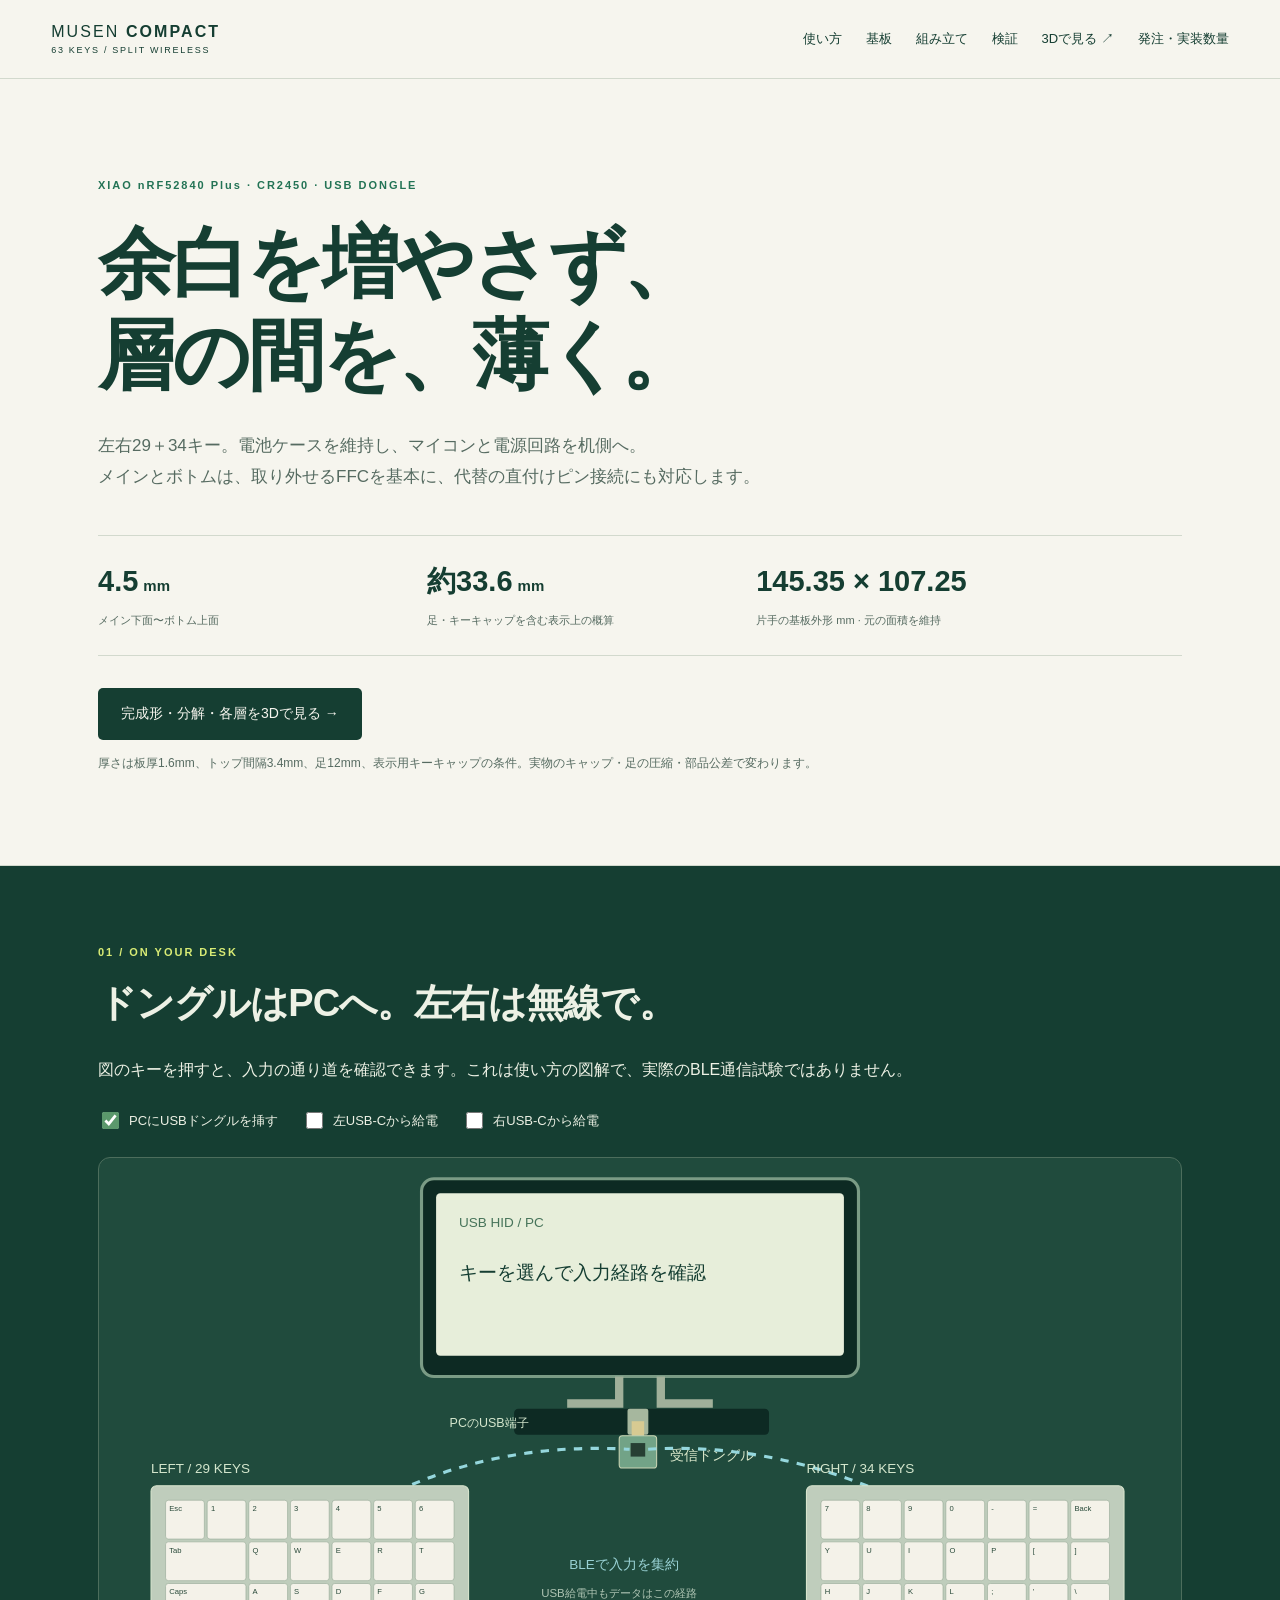
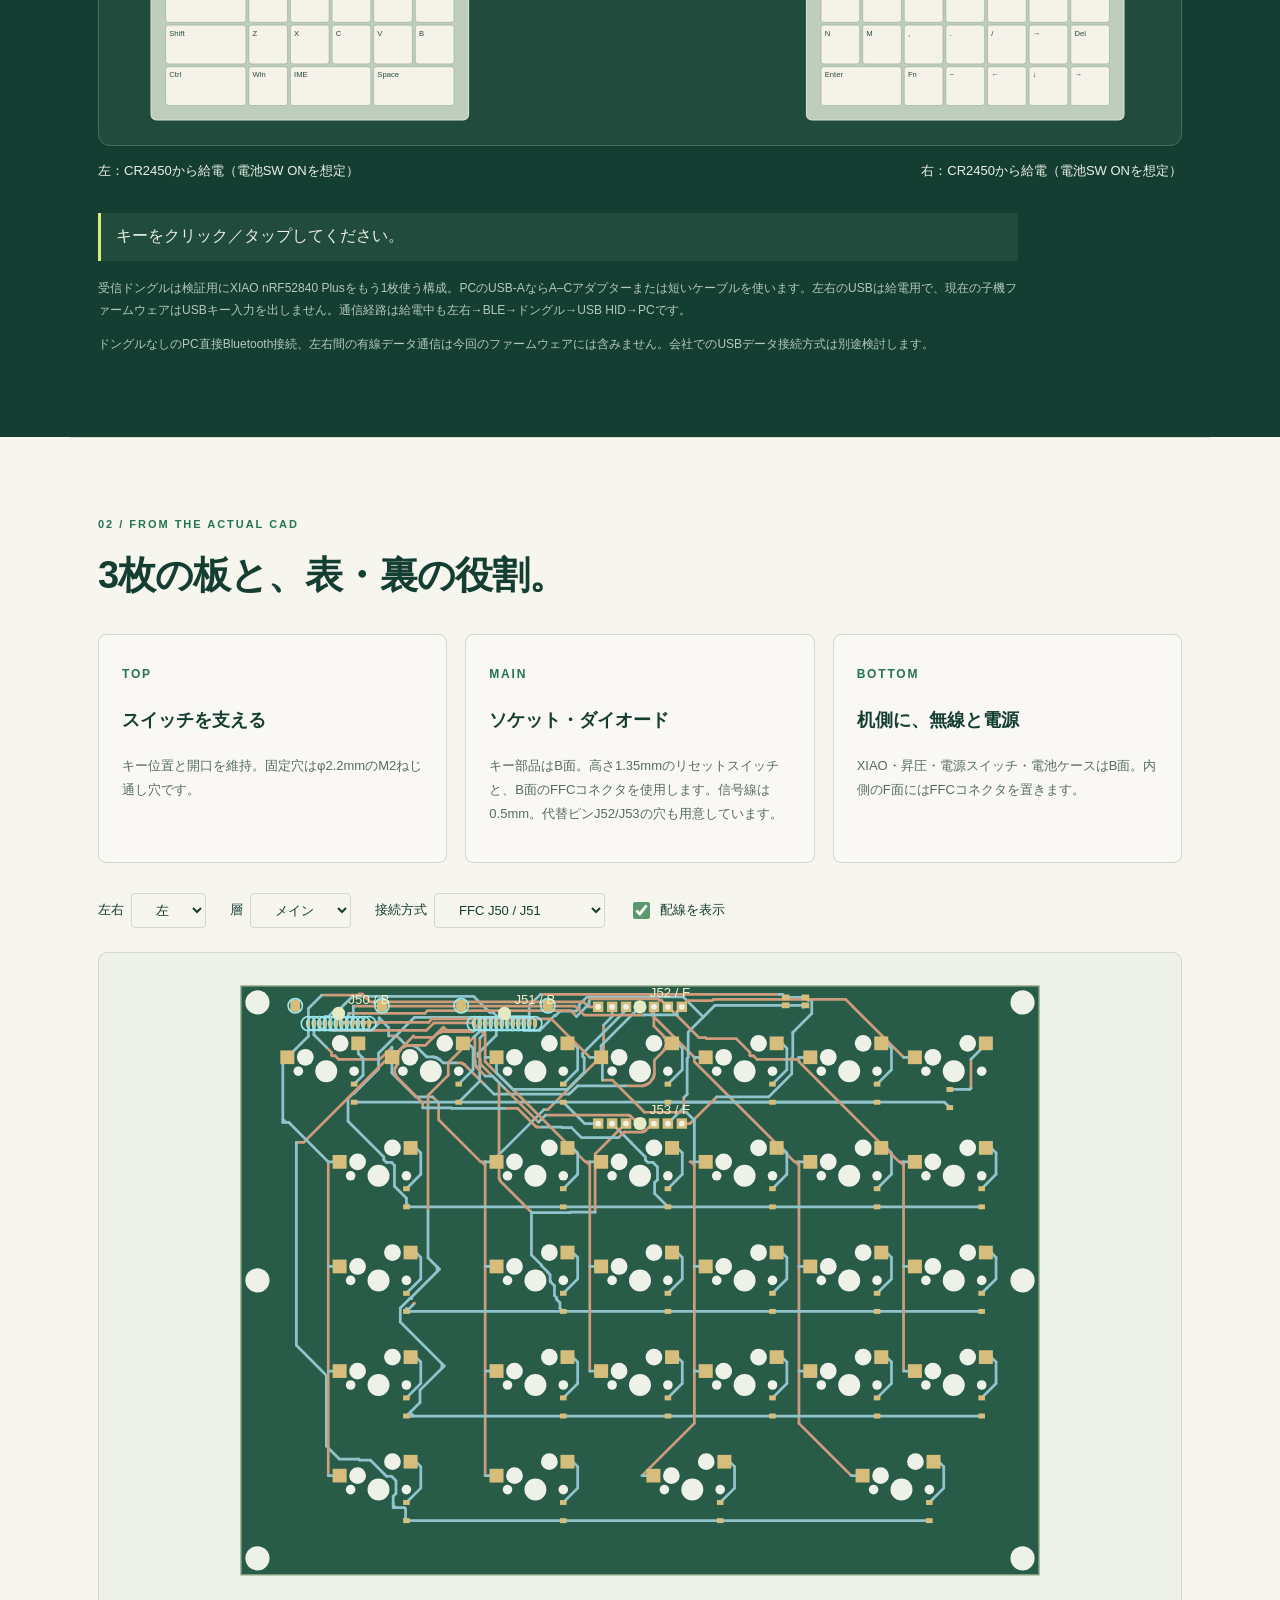
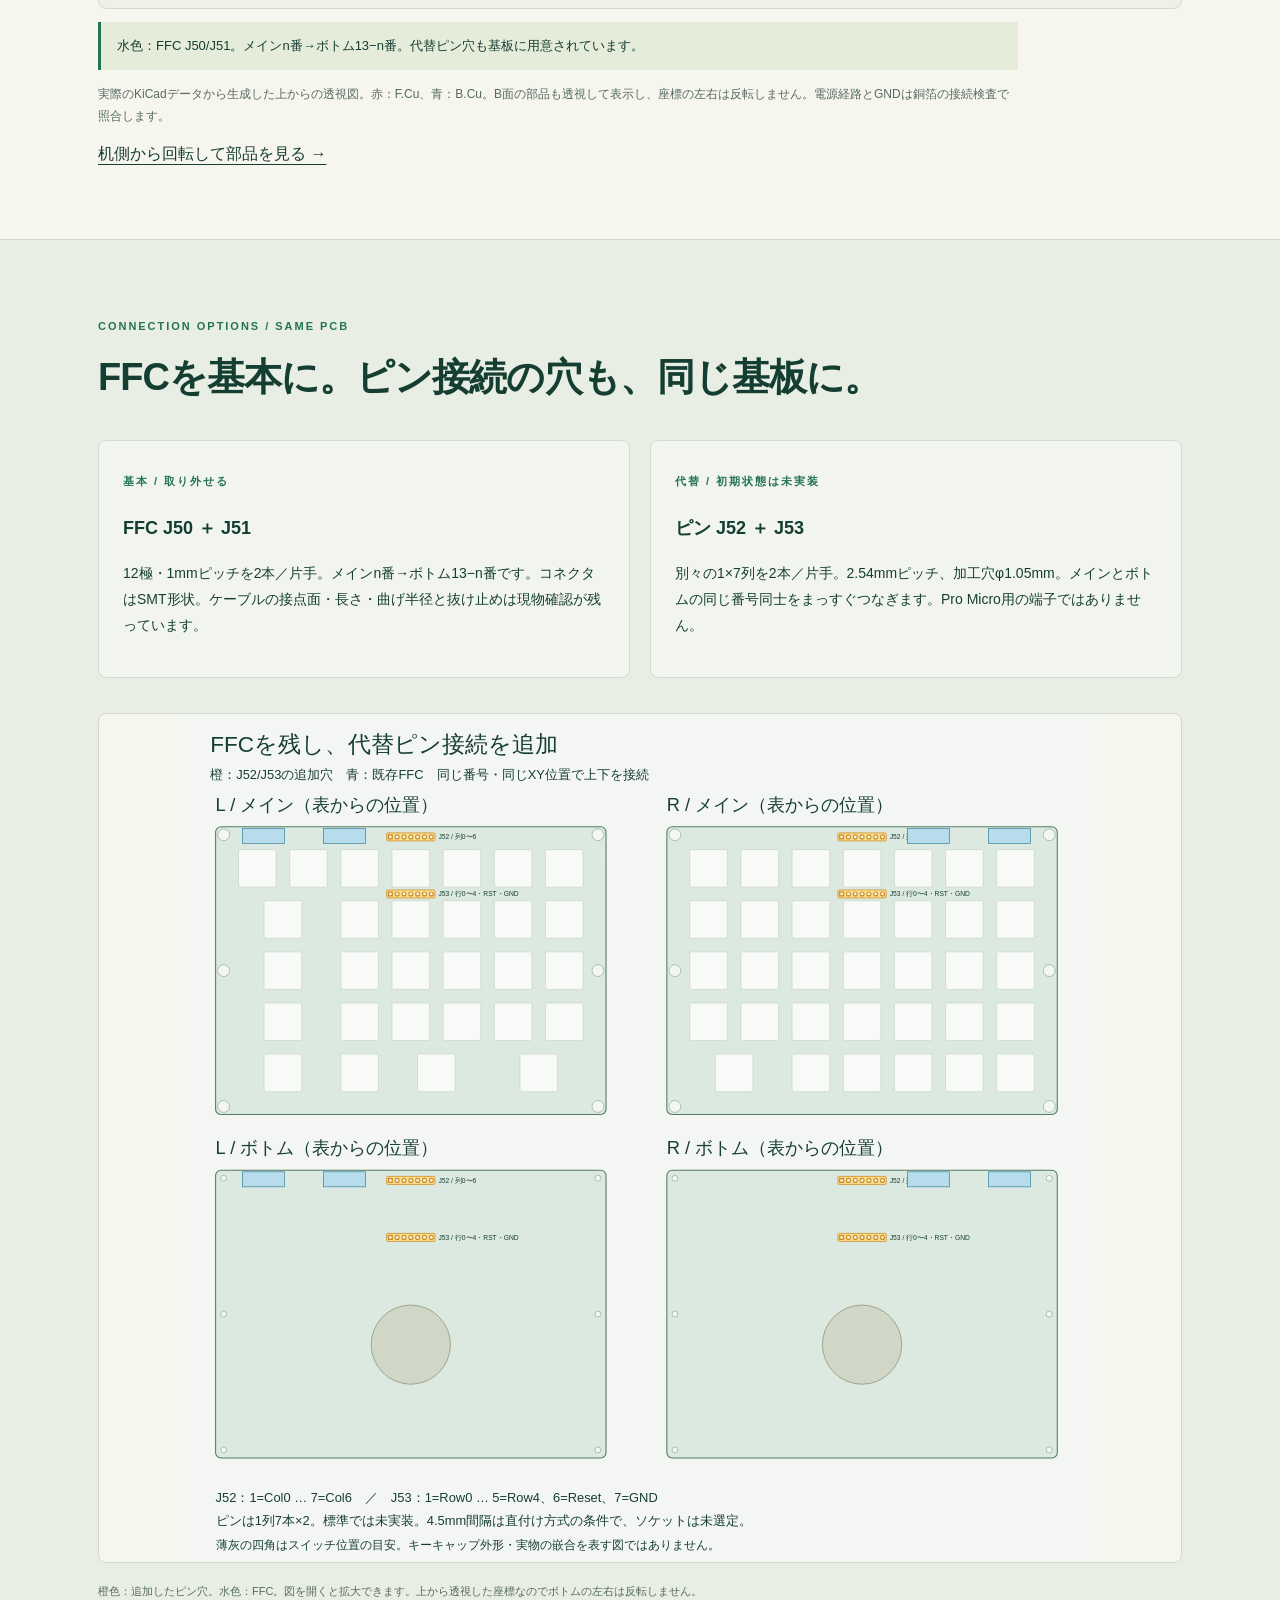
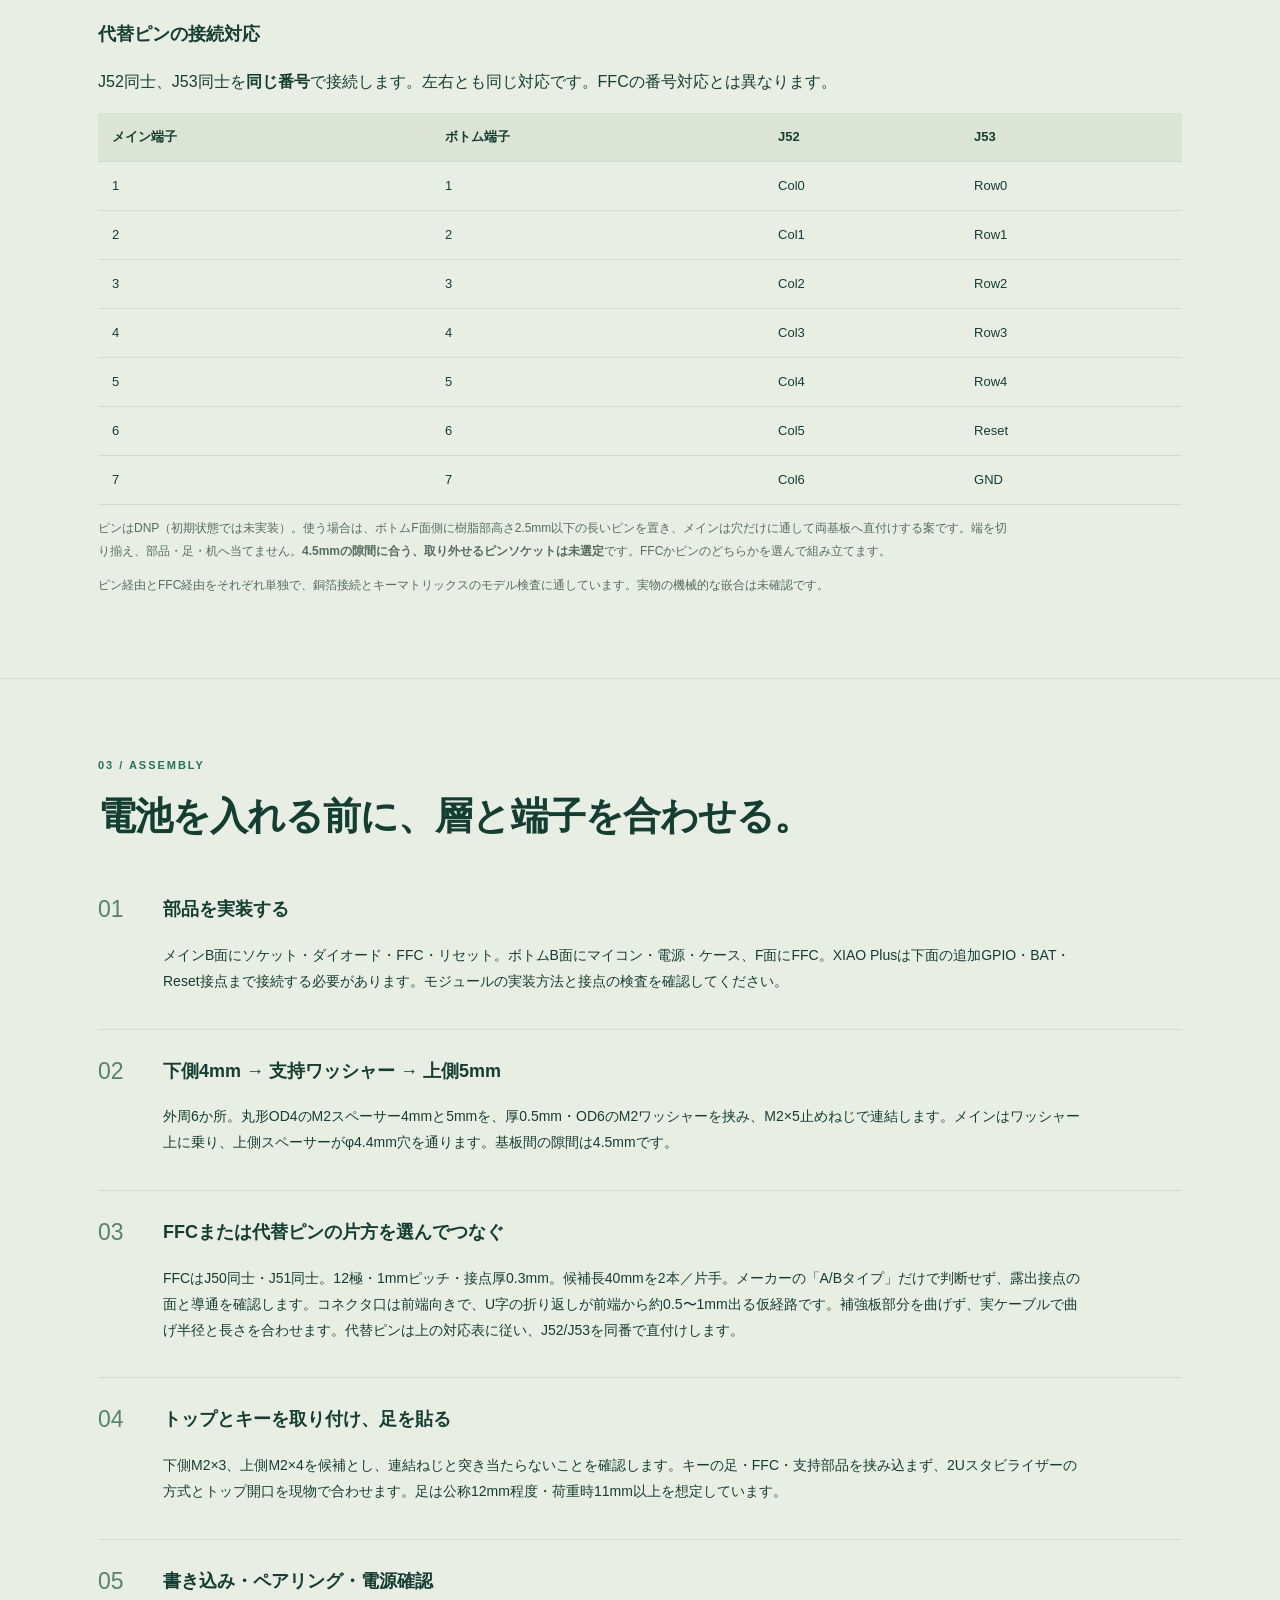
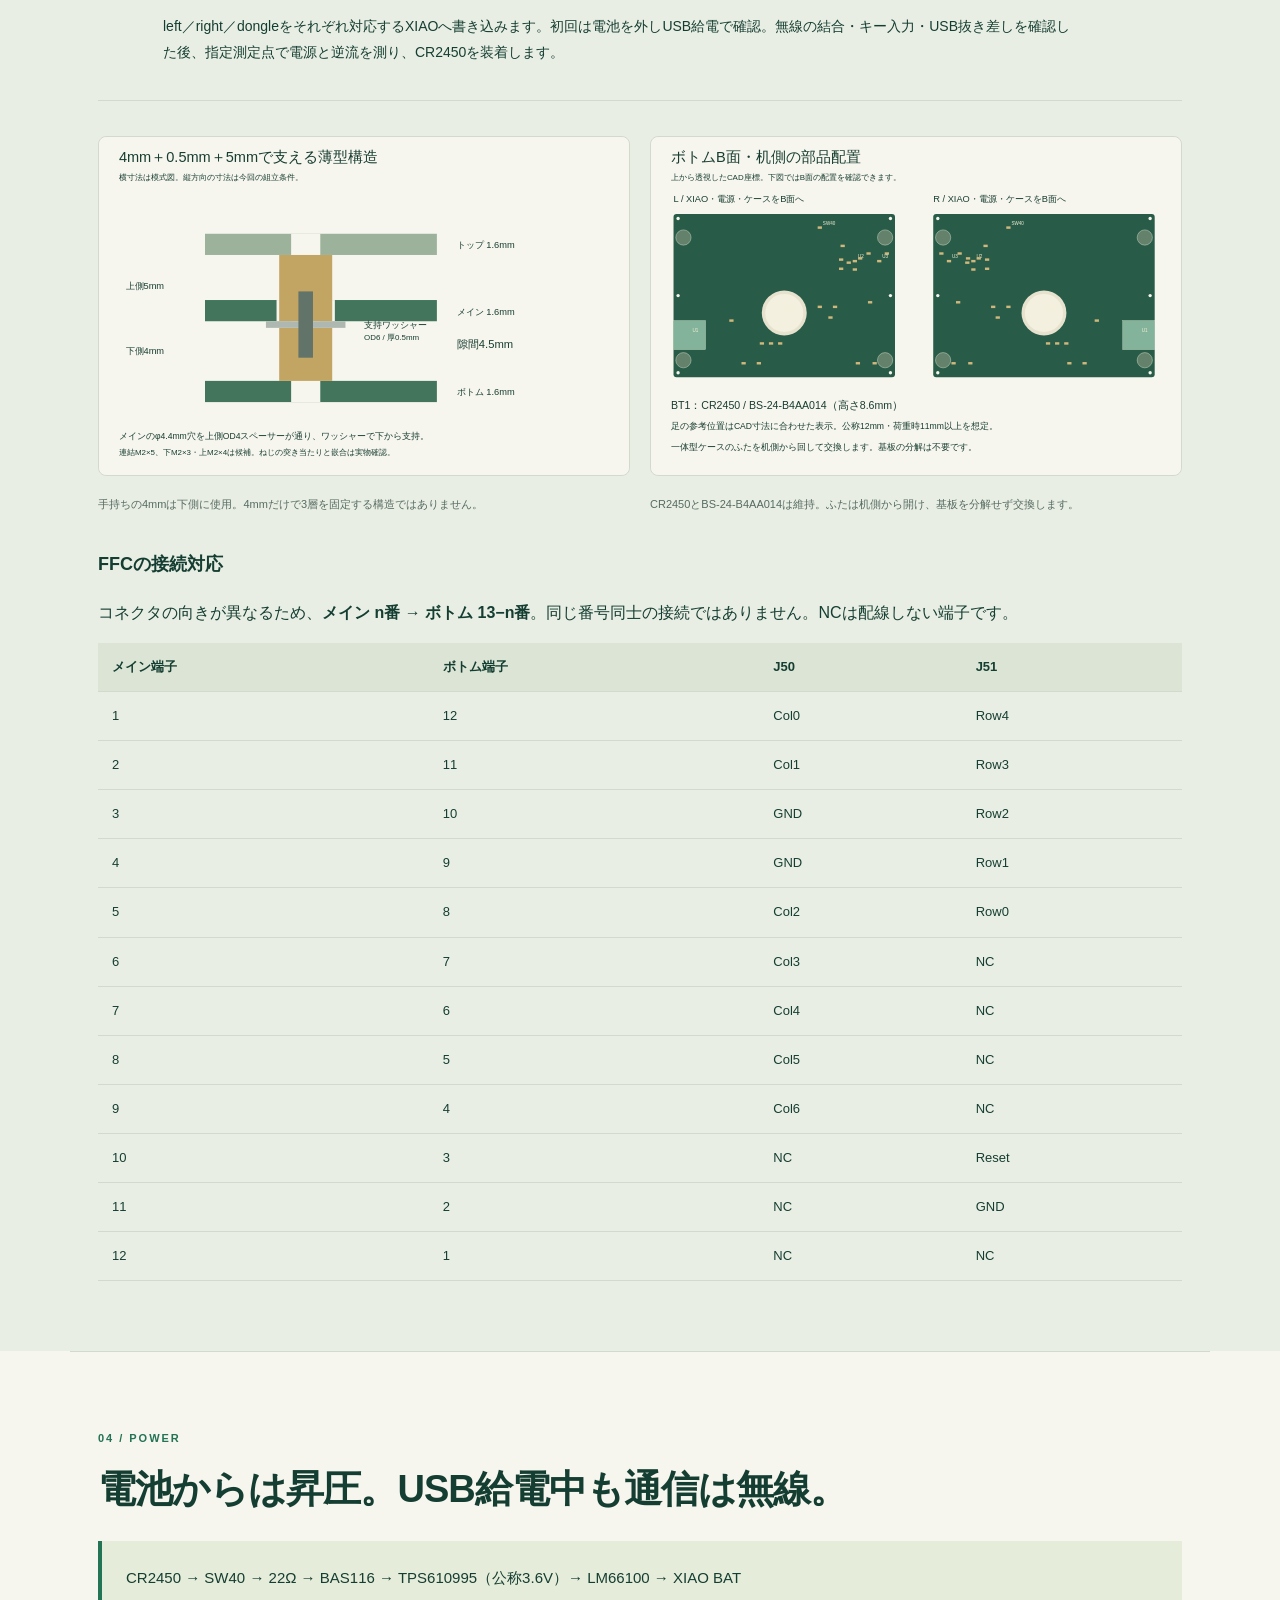
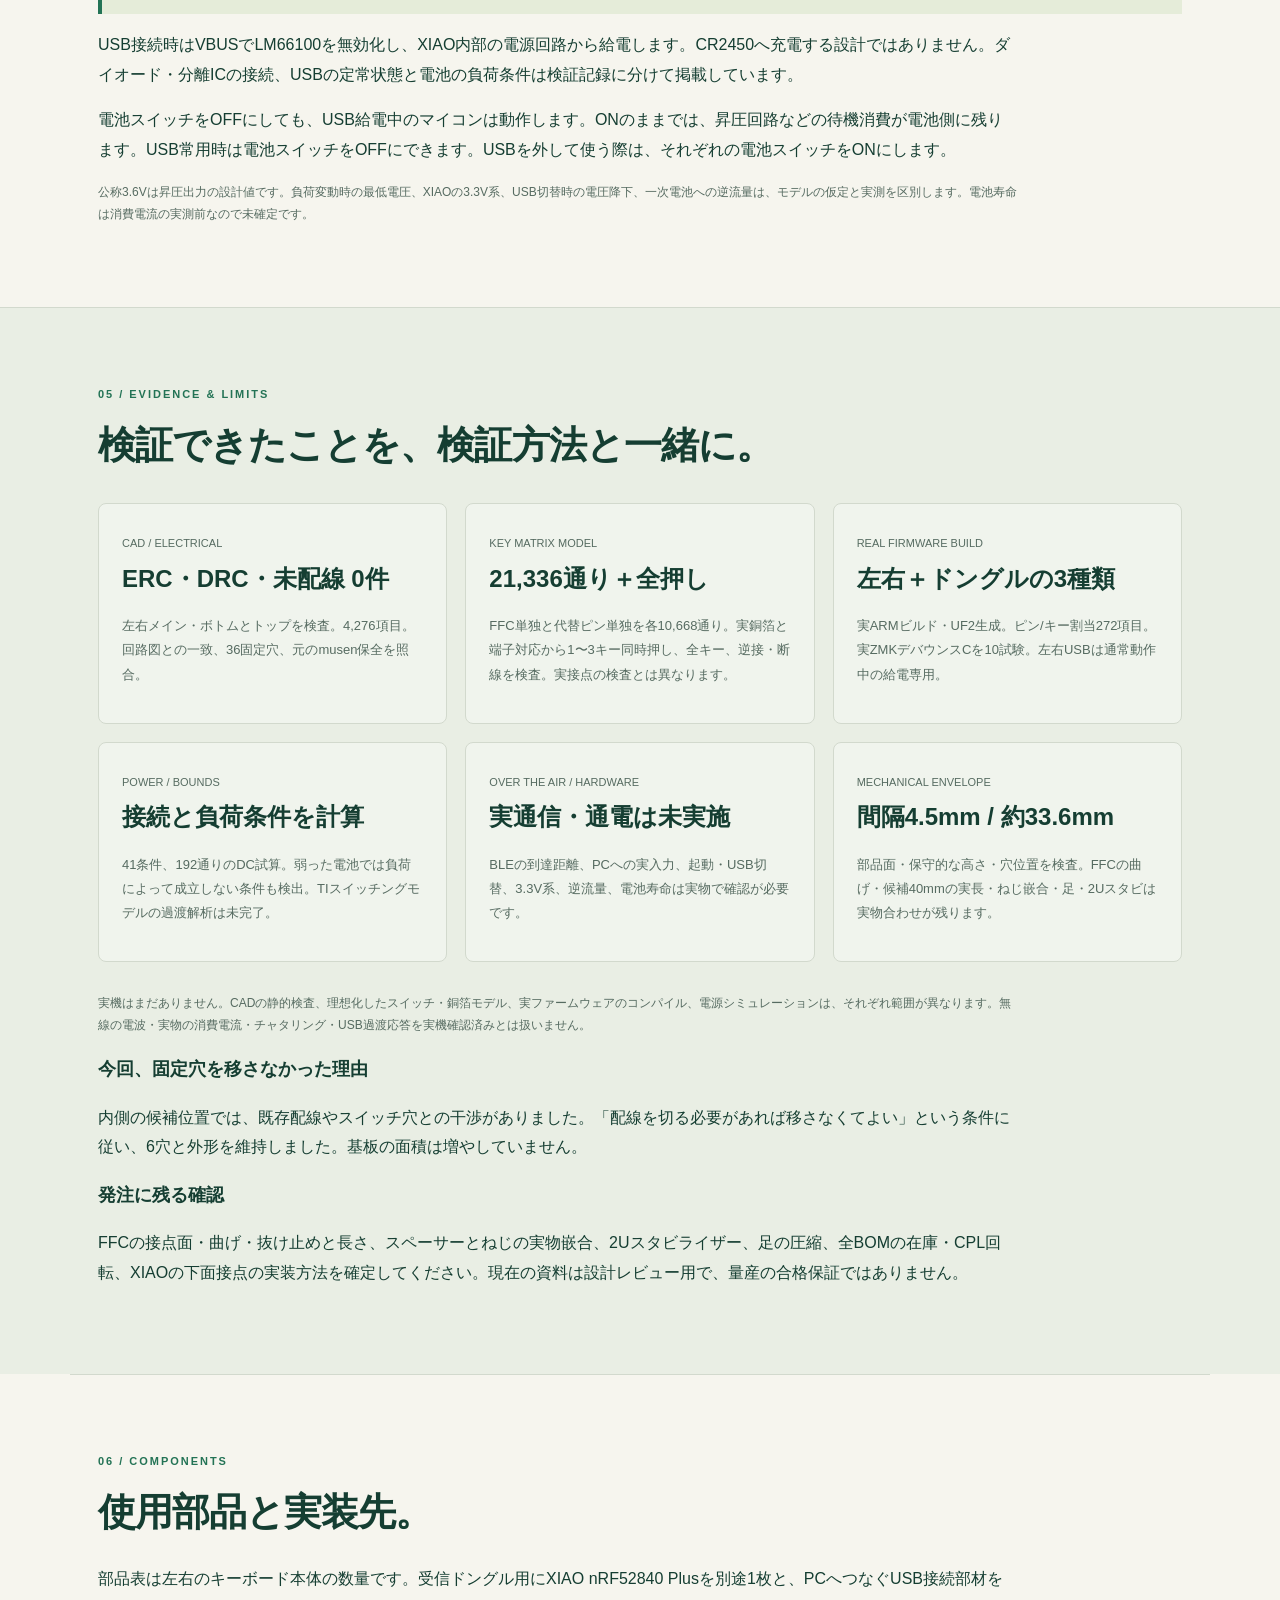
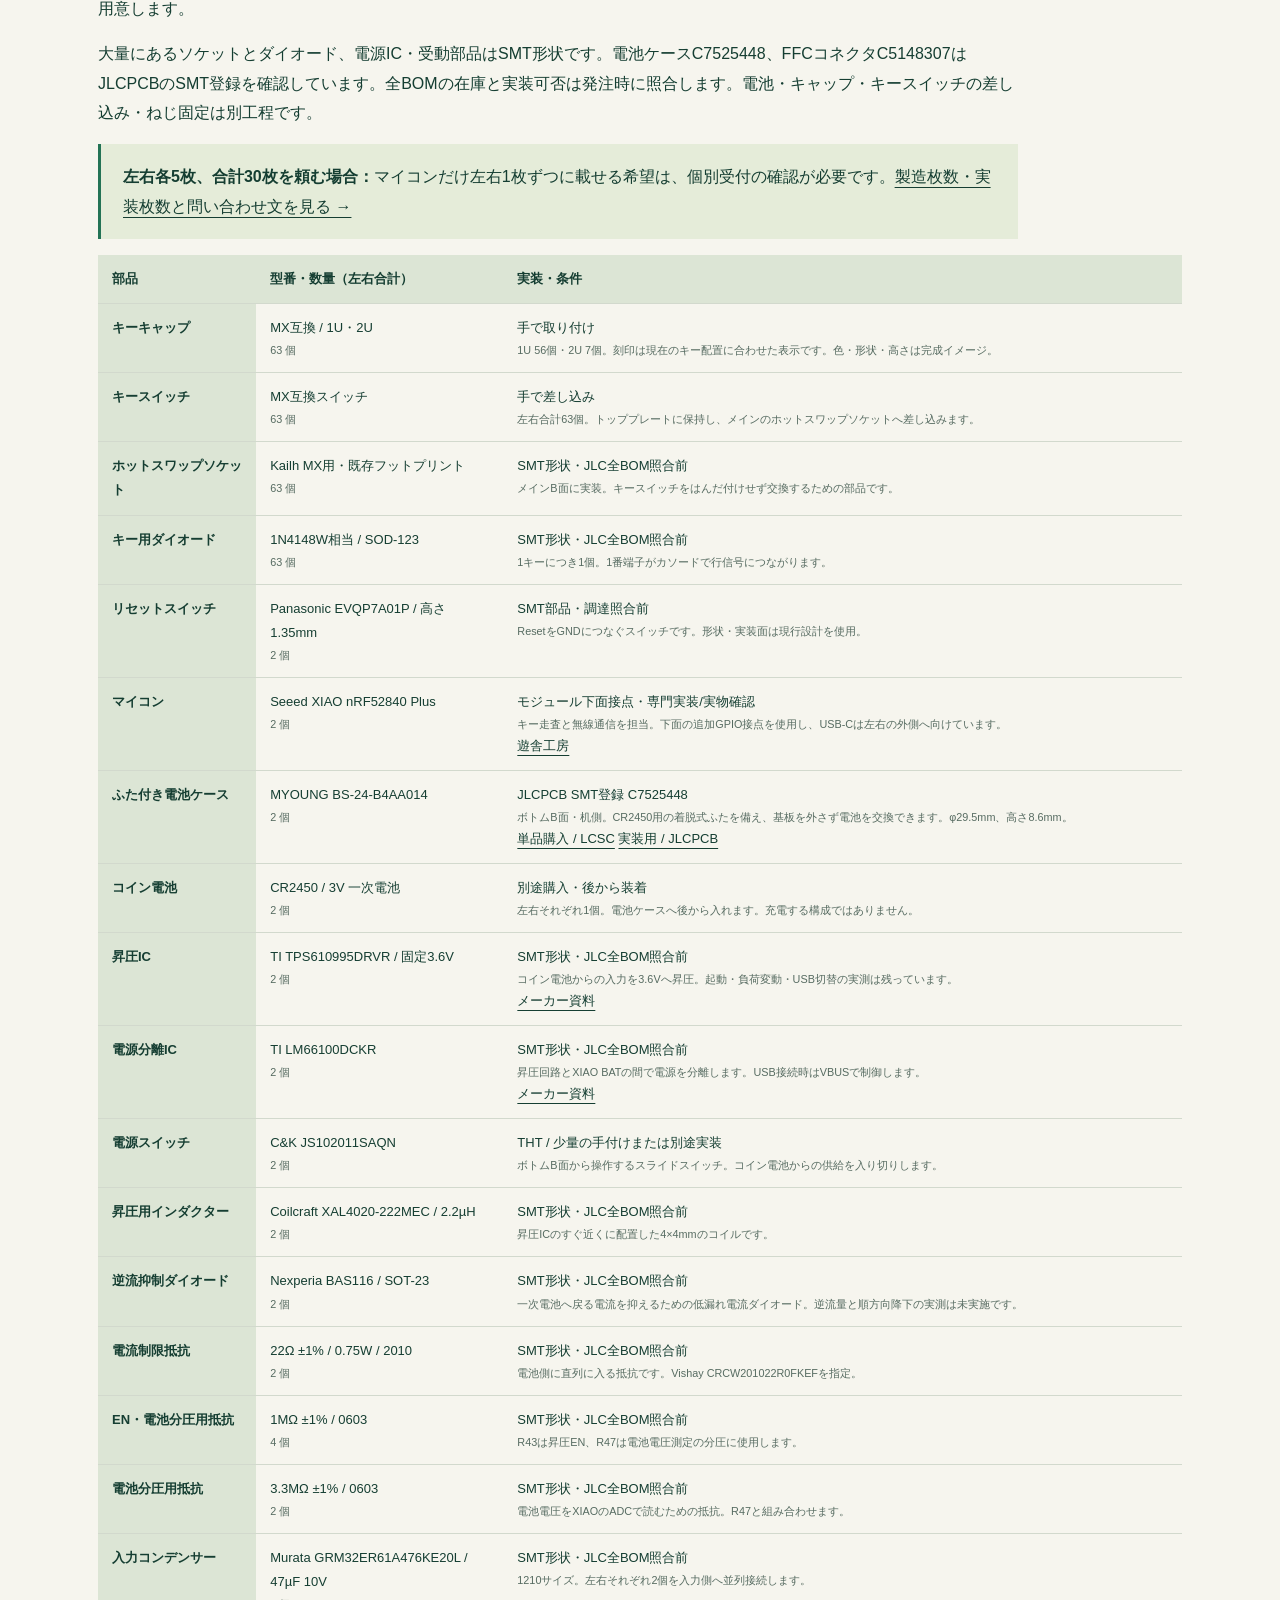
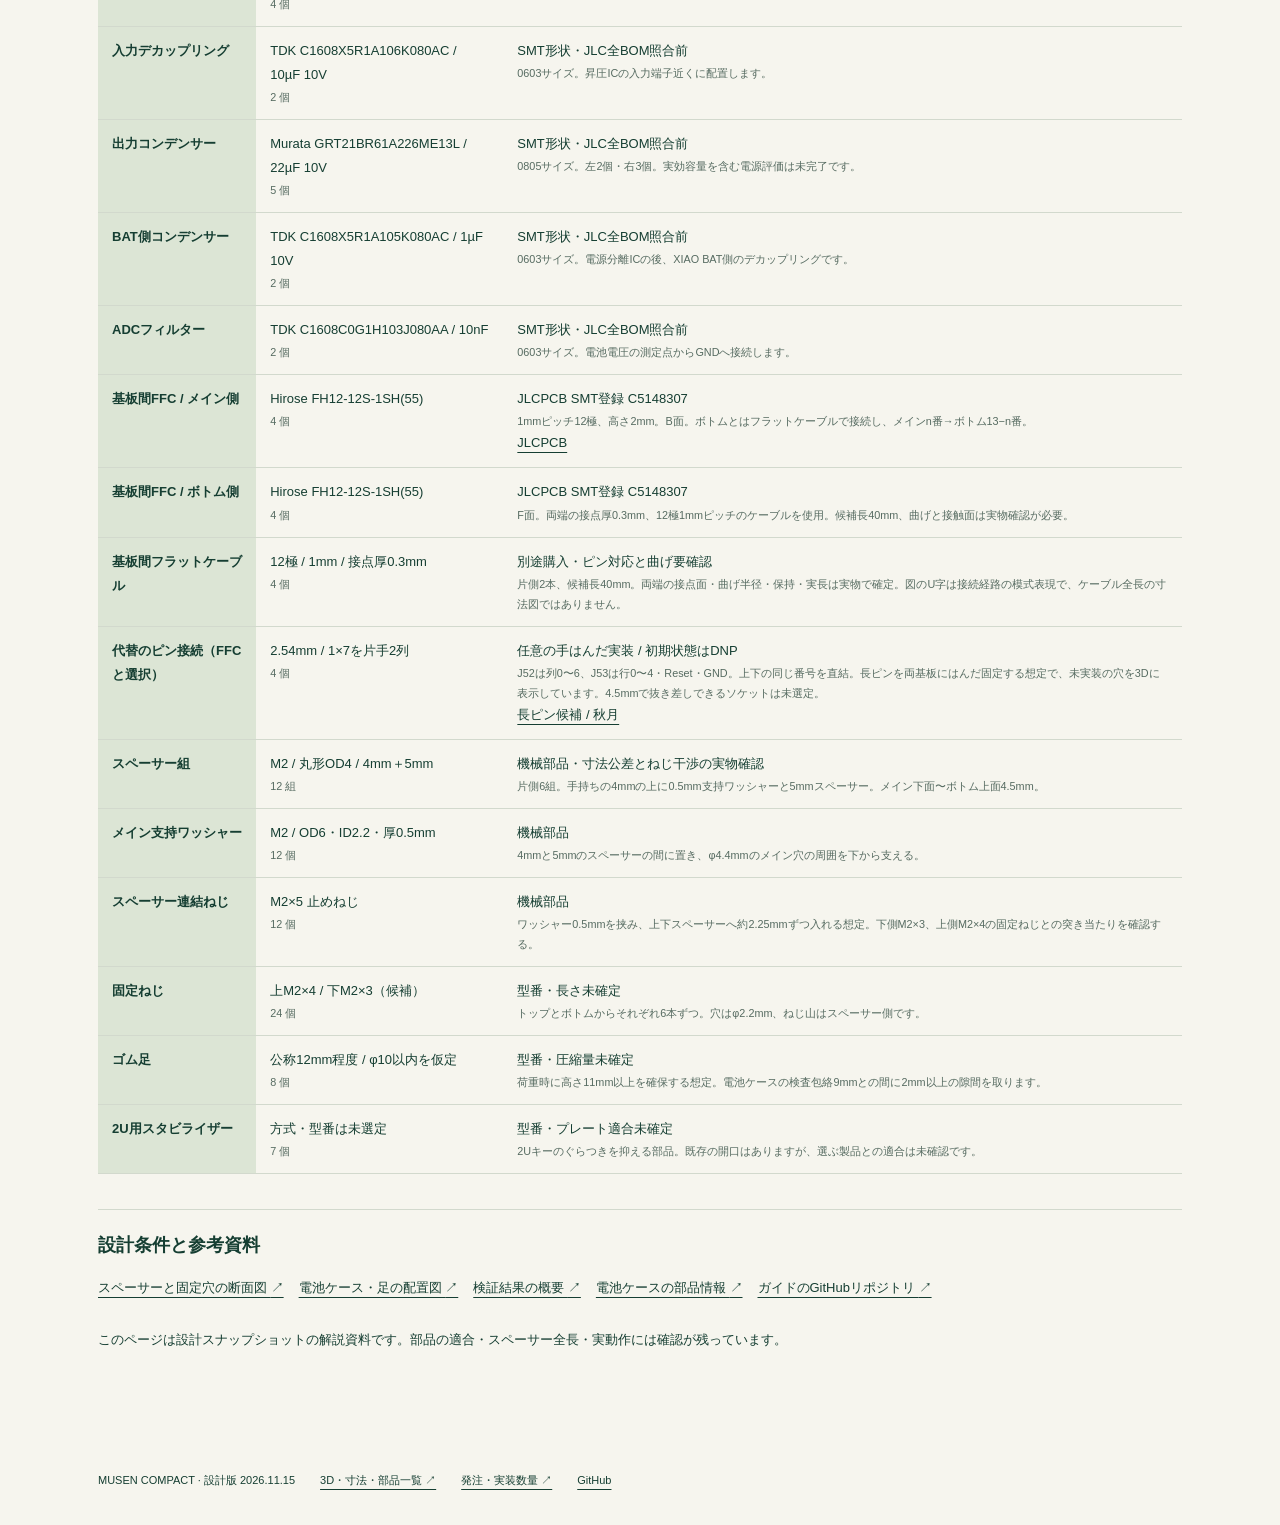
==== commit b049a8b6: "Update FFC and pin connection guide, and compare JLCPCB assembly quantities" ====
--- a/index.html
+++ b/index.html
@@ -1,12 +1,13 @@
 <!doctype html><html lang="ja"><head><link rel="canonical" href="https://naoki7091.github.io/keyboard-guide/"><meta property="og:title" content="Musen Compact｜薄型無線キーボード"><meta property="og:description" content="薄型の構造・PCとドングルの使い方・検証結果。"><meta property="og:url" content="https://naoki7091.github.io/keyboard-guide/"><meta charset="utf-8"><meta name="viewport" content="width=device-width,initial-scale=1"><title>Musen Compact｜薄型無線キーボード</title><meta name="description" content="薄型無線分割キーボードの構造・使い方・組み立て・検証記録"><link rel="stylesheet" href="styles.css"><script defer src="design-data.js"></script><script defer src="explorer-data.js"></script><script defer src="compact-verification.js"></script><script defer src="app.js"></script></head><body>
-<header><a class="brand" href="#usage">MUSEN <b>COMPACT</b><span>63 KEYS / SPLIT WIRELESS</span></a><nav><a href="#usage">使い方</a><a href="#boards">基板</a><a href="#assembly">組み立て</a><a href="#verification">検証</a><a href="explorer.html">3Dで見る ↗</a></nav></header>
-<main><section class="hero wrap"><p class="eyebrow">XIAO nRF52840 Plus · CR2450 · USB DONGLE</p><h1>余白を増やさず、<br>層の間を、薄く。</h1><p class="lead">左右29＋34キー。電池ケースを維持し、マイコンと電源回路を机側へ。<br>メインとボトムは、取り外せるFFCケーブルで接続します。</p><div class="stats"><div><strong>4.5<span>mm</span></strong><small>メイン下面〜ボトム上面</small></div><div><strong>約33.6<span>mm</span></strong><small>足・キーキャップを含む表示上の概算</small></div><div><strong>145.35 × 107.25</strong><small>片手の基板外形 mm · 元の面積を維持</small></div></div><a class="button" href="explorer.html">完成形・分解・各層を3Dで見る →</a><p class="note">厚さは板厚1.6mm、トップ間隔3.4mm、足12mm、表示用キーキャップの条件。実物のキャップ・足の圧縮・部品公差で変わります。</p></section>
+<header><a class="brand" href="#usage">MUSEN <b>COMPACT</b><span>63 KEYS / SPLIT WIRELESS</span></a><nav><a href="#usage">使い方</a><a href="#boards">基板</a><a href="#assembly">組み立て</a><a href="#verification">検証</a><a href="explorer.html">3Dで見る ↗</a><a href="ordering.html">発注・実装数量</a></nav></header>
+<main><section class="hero wrap"><p class="eyebrow">XIAO nRF52840 Plus · CR2450 · USB DONGLE</p><h1>余白を増やさず、<br>層の間を、薄く。</h1><p class="lead">左右29＋34キー。電池ケースを維持し、マイコンと電源回路を机側へ。<br>メインとボトムは、取り外せるFFCを基本に、代替の直付けピン接続にも対応します。</p><div class="stats"><div><strong>4.5<span>mm</span></strong><small>メイン下面〜ボトム上面</small></div><div><strong>約33.6<span>mm</span></strong><small>足・キーキャップを含む表示上の概算</small></div><div><strong>145.35 × 107.25</strong><small>片手の基板外形 mm · 元の面積を維持</small></div></div><a class="button" href="explorer.html">完成形・分解・各層を3Dで見る →</a><p class="note">厚さは板厚1.6mm、トップ間隔3.4mm、足12mm、表示用キーキャップの条件。実物のキャップ・足の圧縮・部品公差で変わります。</p></section>
 <section id="usage" class="section dark"><div class="wrap"><p class="eyebrow">01 / ON YOUR DESK</p><h2>ドングルはPCへ。左右は無線で。</h2><p>図のキーを押すと、入力の通り道を確認できます。これは使い方の図解で、実際のBLE通信試験ではありません。</p><div class="controls"><label><input type="checkbox" id="dongle" checked> PCにUSBドングルを挿す</label><label><input type="checkbox" id="left-usb"> 左USB-Cから給電</label><label><input type="checkbox" id="right-usb"> 右USB-Cから給電</label></div><div id="usage-view" class="usage-view"></div><div class="power-labels"><p id="left-power"></p><p id="right-power"></p></div><p id="usage-status" class="status" role="status">キーをクリック／タップしてください。</p><p class="note">受信ドングルは検証用にXIAO nRF52840 Plusをもう1枚使う構成。PCのUSB-AならA–Cアダプターまたは短いケーブルを使います。左右のUSBは給電用で、現在の子機ファームウェアはUSBキー入力を出しません。通信経路は給電中も左右→BLE→ドングル→USB HID→PCです。</p><p class="note">ドングルなしのPC直接Bluetooth接続、左右間の有線データ通信は今回のファームウェアには含みません。会社でのUSBデータ接続方式は別途検討します。</p></div></section>
-<section id="boards" class="section wrap"><p class="eyebrow">02 / FROM THE ACTUAL CAD</p><h2>3枚の板と、表・裏の役割。</h2><div class="layer-grid"><article><span>TOP</span><h3>スイッチを支える</h3><p>キー位置と開口を維持。固定穴はφ2.2mmのM2ねじ通し穴です。</p></article><article><span>MAIN</span><h3>ソケット・ダイオード</h3><p>キー部品はB面。高さ1.35mmのリセットスイッチと、B面のFFCコネクタを使用します。信号線は0.5mm。</p></article><article><span>BOTTOM</span><h3>机側に、無線と電源</h3><p>XIAO・昇圧・電源スイッチ・電池ケースはB面。内側のF面にはFFCコネクタを置きます。</p></article></div><div class="controls"><label>左右 <select id="board-hand"><option value="L">左</option><option value="R">右</option></select></label><label>層 <select id="board-role"><option value="main">メイン</option><option value="bottom">ボトム</option><option value="top">トップ</option></select></label><label><input type="checkbox" id="show-tracks" checked> 配線を表示</label></div><div class="pcb-frame" id="pcb-view"></div><p class="note">実際のKiCadデータから生成した上からの透視図。赤：F.Cu、青：B.Cu。B面の部品も透視して表示し、座標の左右は反転しません。電源経路とGNDは銅箔の接続検査で照合します。</p><a href="explorer.html">机側から回転して部品を見る →</a></section>
-<section id="assembly" class="section pale"><div class="wrap"><p class="eyebrow">03 / ASSEMBLY</p><h2>電池を入れる前に、層と端子を合わせる。</h2><ol class="steps"><li><h3>部品を実装する</h3><p>メインB面にソケット・ダイオード・FFC・リセット。ボトムB面にマイコン・電源・ケース、F面にFFC。XIAO Plusは下面の追加GPIO・BAT・Reset接点まで接続する必要があります。モジュールの実装方法と接点の検査を確認してください。</p></li><li><h3>下側4mm → 支持ワッシャー → 上側5mm</h3><p>外周6か所。丸形OD4のM2スペーサー4mmと5mmを、厚0.5mm・OD6のM2ワッシャーを挟み、M2×5止めねじで連結します。メインはワッシャー上に乗り、上側スペーサーがφ4.4mm穴を通ります。基板間の隙間は4.5mmです。</p></li><li><h3>J50同士、J51同士をFFCでつなぐ</h3><p>12極・1mmピッチ・接点厚0.3mm。候補長40mmを2本／片手。メーカーの「A/Bタイプ」だけで判断せず、露出接点の面と導通を確認します。コネクタ口は前端向きで、U字の折り返しが前端から約0.5〜1mm出る仮経路です。補強板部分を曲げず、実ケーブルで曲げ半径と長さを合わせます。</p></li><li><h3>トップとキーを取り付け、足を貼る</h3><p>下側M2×3、上側M2×4を候補とし、連結ねじと突き当たらないことを確認します。キーの足・FFC・支持部品を挟み込まず、2Uスタビライザーの方式とトップ開口を現物で合わせます。足は公称12mm程度・荷重時11mm以上を想定しています。</p></li><li><h3>書き込み・ペアリング・電源確認</h3><p>left／right／dongleをそれぞれ対応するXIAOへ書き込みます。初回は電池を外しUSB給電で確認。無線の結合・キー入力・USB抜き差しを確認した後、指定測定点で電源と逆流を測り、CR2450を装着します。</p></li></ol><div class="two-col"><figure><img src="assets/mounting-section.svg" alt="4mm下側スペーサー、0.5mm支持ワッシャー、5mm上側スペーサーの断面"><figcaption>手持ちの4mmは下側に使用。4mmだけで3層を固定する構造ではありません。</figcaption></figure><figure><img src="assets/battery-service.svg" alt="机側のXIAO、電源部品と電池ケースの配置"><figcaption>CR2450とBS-24-B4AA014は維持。ふたは机側から開け、基板を分解せず交換します。</figcaption></figure></div><h3>FFCの接続対応</h3><p>コネクタの向きが異なるため、<b>メイン n番 → ボトム 13−n番</b>。同じ番号同士の接続ではありません。NCは配線しない端子です。</p><div class="table-scroll"><table><thead><tr><th>メイン端子</th><th>ボトム端子</th><th>J50</th><th>J51</th></tr></thead><tbody id="pin-table"></tbody></table></div></div></section>
+<section id="boards" class="section wrap"><p class="eyebrow">02 / FROM THE ACTUAL CAD</p><h2>3枚の板と、表・裏の役割。</h2><div class="layer-grid"><article><span>TOP</span><h3>スイッチを支える</h3><p>キー位置と開口を維持。固定穴はφ2.2mmのM2ねじ通し穴です。</p></article><article><span>MAIN</span><h3>ソケット・ダイオード</h3><p>キー部品はB面。高さ1.35mmのリセットスイッチと、B面のFFCコネクタを使用します。信号線は0.5mm。代替ピンJ52/J53の穴も用意しています。</p></article><article><span>BOTTOM</span><h3>机側に、無線と電源</h3><p>XIAO・昇圧・電源スイッチ・電池ケースはB面。内側のF面にはFFCコネクタを置きます。</p></article></div><div class="controls"><label>左右 <select id="board-hand"><option value="L">左</option><option value="R">右</option></select></label><label>層 <select id="board-role"><option value="main">メイン</option><option value="bottom">ボトム</option><option value="top">トップ</option></select></label><label>接続方式 <select id="connection-method"><option value="ffc">FFC J50 / J51</option><option value="pins">代替ピン J52 / J53</option></select></label><label><input type="checkbox" id="show-tracks" checked> 配線を表示</label></div><div class="pcb-frame" id="pcb-view"></div><p class="connection-readout" id="connection-summary" role="status"></p><p class="note">実際のKiCadデータから生成した上からの透視図。赤：F.Cu、青：B.Cu。B面の部品も透視して表示し、座標の左右は反転しません。電源経路とGNDは銅箔の接続検査で照合します。</p><a href="explorer.html">机側から回転して部品を見る →</a></section>
+<section id="interconnect" class="section pale"><div class="wrap"><p class="eyebrow">CONNECTION OPTIONS / SAME PCB</p><h2>FFCを基本に。ピン接続の穴も、同じ基板に。</h2><div class="two-col connection-cards"><article><span class="eyebrow">基本 / 取り外せる</span><h3>FFC J50 ＋ J51</h3><p>12極・1mmピッチを2本／片手。メインn番→ボトム13−n番です。コネクタはSMT形状。ケーブルの接点面・長さ・曲げ半径と抜け止めは現物確認が残っています。</p></article><article><span class="eyebrow">代替 / 初期状態は未実装</span><h3>ピン J52 ＋ J53</h3><p>別々の1×7列を2本／片手。2.54mmピッチ、加工穴φ1.05mm。メインとボトムの同じ番号同士をまっすぐつなぎます。Pro Micro用の端子ではありません。</p></article></div><figure><a href="assets/pin-header-placement.svg"><img class="pin-locator" src="assets/pin-header-placement.svg" alt="左右のメイン・ボトム各基板で、橙色のJ52とJ53の14穴が同じ位置に並ぶ実CAD座標の図" loading="lazy"></a><figcaption>橙色：追加したピン穴。水色：FFC。図を開くと拡大できます。上から透視した座標なのでボトムの左右は反転しません。</figcaption></figure><h3>代替ピンの接続対応</h3><p>J52同士、J53同士を<b>同じ番号</b>で接続します。左右とも同じ対応です。FFCの番号対応とは異なります。</p><div class="table-scroll"><table><thead><tr><th>メイン端子</th><th>ボトム端子</th><th>J52</th><th>J53</th></tr></thead><tbody id="alternate-pin-table"></tbody></table></div><p class="note">ピンはDNP（初期状態では未実装）。使う場合は、ボトムF面側に樹脂部高さ2.5mm以下の長いピンを置き、メインは穴だけに通して両基板へ直付けする案です。端を切り揃え、部品・足・机へ当てません。<b>4.5mmの隙間に合う、取り外せるピンソケットは未選定</b>です。FFCかピンのどちらかを選んで組み立てます。</p><p class="note">ピン経由とFFC経由をそれぞれ単独で、銅箔接続とキーマトリックスのモデル検査に通しています。実物の機械的な嵌合は未確認です。</p></div></section>
+<section id="assembly" class="section pale"><div class="wrap"><p class="eyebrow">03 / ASSEMBLY</p><h2>電池を入れる前に、層と端子を合わせる。</h2><ol class="steps"><li><h3>部品を実装する</h3><p>メインB面にソケット・ダイオード・FFC・リセット。ボトムB面にマイコン・電源・ケース、F面にFFC。XIAO Plusは下面の追加GPIO・BAT・Reset接点まで接続する必要があります。モジュールの実装方法と接点の検査を確認してください。</p></li><li><h3>下側4mm → 支持ワッシャー → 上側5mm</h3><p>外周6か所。丸形OD4のM2スペーサー4mmと5mmを、厚0.5mm・OD6のM2ワッシャーを挟み、M2×5止めねじで連結します。メインはワッシャー上に乗り、上側スペーサーがφ4.4mm穴を通ります。基板間の隙間は4.5mmです。</p></li><li><h3>FFCまたは代替ピンの片方を選んでつなぐ</h3><p>FFCはJ50同士・J51同士。12極・1mmピッチ・接点厚0.3mm。候補長40mmを2本／片手。メーカーの「A/Bタイプ」だけで判断せず、露出接点の面と導通を確認します。コネクタ口は前端向きで、U字の折り返しが前端から約0.5〜1mm出る仮経路です。補強板部分を曲げず、実ケーブルで曲げ半径と長さを合わせます。代替ピンは上の対応表に従い、J52/J53を同番で直付けします。</p></li><li><h3>トップとキーを取り付け、足を貼る</h3><p>下側M2×3、上側M2×4を候補とし、連結ねじと突き当たらないことを確認します。キーの足・FFC・支持部品を挟み込まず、2Uスタビライザーの方式とトップ開口を現物で合わせます。足は公称12mm程度・荷重時11mm以上を想定しています。</p></li><li><h3>書き込み・ペアリング・電源確認</h3><p>left／right／dongleをそれぞれ対応するXIAOへ書き込みます。初回は電池を外しUSB給電で確認。無線の結合・キー入力・USB抜き差しを確認した後、指定測定点で電源と逆流を測り、CR2450を装着します。</p></li></ol><div class="two-col"><figure><img src="assets/mounting-section.svg" alt="4mm下側スペーサー、0.5mm支持ワッシャー、5mm上側スペーサーの断面"><figcaption>手持ちの4mmは下側に使用。4mmだけで3層を固定する構造ではありません。</figcaption></figure><figure><img src="assets/battery-service.svg" alt="机側のXIAO、電源部品と電池ケースの配置"><figcaption>CR2450とBS-24-B4AA014は維持。ふたは机側から開け、基板を分解せず交換します。</figcaption></figure></div><h3>FFCの接続対応</h3><p>コネクタの向きが異なるため、<b>メイン n番 → ボトム 13−n番</b>。同じ番号同士の接続ではありません。NCは配線しない端子です。</p><div class="table-scroll"><table><thead><tr><th>メイン端子</th><th>ボトム端子</th><th>J50</th><th>J51</th></tr></thead><tbody id="pin-table"></tbody></table></div></div></section>
 <section class="section wrap" id="power"><p class="eyebrow">04 / POWER</p><h2>電池からは昇圧。USB給電中も通信は無線。</h2><div class="chain">CR2450 → SW40 → 22Ω → BAS116 → TPS610995（公称3.6V）→ LM66100 → XIAO BAT</div><p>USB接続時はVBUSでLM66100を無効化し、XIAO内部の電源回路から給電します。CR2450へ充電する設計ではありません。ダイオード・分離ICの接続、USBの定常状態と電池の負荷条件は検証記録に分けて掲載しています。</p><p>電池スイッチをOFFにしても、USB給電中のマイコンは動作します。ONのままでは、昇圧回路などの待機消費が電池側に残ります。USB常用時は電池スイッチをOFFにできます。USBを外して使う際は、それぞれの電池スイッチをONにします。</p><p class="note">公称3.6Vは昇圧出力の設計値です。負荷変動時の最低電圧、XIAOの3.3V系、USB切替時の電圧降下、一次電池への逆流量は、モデルの仮定と実測を区別します。電池寿命は消費電流の実測前なので未確定です。</p></section>
 <section class="section pale" id="verification"><div class="wrap"><p class="eyebrow">05 / EVIDENCE & LIMITS</p><h2>検証できたことを、検証方法と一緒に。</h2><div id="verification-results" class="verification-grid"></div><p class="note">実機はまだありません。CADの静的検査、理想化したスイッチ・銅箔モデル、実ファームウェアのコンパイル、電源シミュレーションは、それぞれ範囲が異なります。無線の電波・実物の消費電流・チャタリング・USB過渡応答を実機確認済みとは扱いません。</p><h3>今回、固定穴を移さなかった理由</h3><p>内側の候補位置では、既存配線やスイッチ穴との干渉がありました。「配線を切る必要があれば移さなくてよい」という条件に従い、6穴と外形を維持しました。基板の面積は増やしていません。</p><h3>発注に残る確認</h3><p>FFCの接点面・曲げ・抜け止めと長さ、スペーサーとねじの実物嵌合、2Uスタビライザー、足の圧縮、全BOMの在庫・CPL回転、XIAOの下面接点の実装方法を確定してください。現在の資料は設計レビュー用で、量産の合格保証ではありません。</p></div></section>
-<section class="section wrap" id="parts"><p class="eyebrow">06 / COMPONENTS</p><h2>使用部品と実装先。</h2><p>部品表は左右のキーボード本体の数量です。受信ドングル用にXIAO nRF52840 Plusを別途1枚と、PCへつなぐUSB接続部材を用意します。</p><p>大量にあるソケットとダイオード、電源IC・受動部品はSMT形状です。電池ケースC7525448、FFCコネクタC5148307はJLCPCBのSMT登録を確認しています。全BOMの在庫と実装可否は発注時に照合します。電池・キャップ・キースイッチの差し込み・ねじ固定は別工程です。</p><div id="parts-list" class="table-scroll"></div><div class="file-list"><h3>設計条件と参考資料</h3>
+<section class="section wrap" id="parts"><p class="eyebrow">06 / COMPONENTS</p><h2>使用部品と実装先。</h2><p>部品表は左右のキーボード本体の数量です。受信ドングル用にXIAO nRF52840 Plusを別途1枚と、PCへつなぐUSB接続部材を用意します。</p><p>大量にあるソケットとダイオード、電源IC・受動部品はSMT形状です。電池ケースC7525448、FFCコネクタC5148307はJLCPCBのSMT登録を確認しています。全BOMの在庫と実装可否は発注時に照合します。電池・キャップ・キースイッチの差し込み・ねじ固定は別工程です。</p><p class="order-link"><b>左右各5枚、合計30枚を頼む場合：</b>マイコンだけ左右1枚ずつに載せる希望は、個別受付の確認が必要です。<a href="ordering.html">製造枚数・実装枚数と問い合わせ文を見る →</a></p><div id="parts-list" class="table-scroll"></div><div class="file-list"><h3>設計条件と参考資料</h3>
       <a href="assets/mounting-section.svg">スペーサーと固定穴の断面図 <span>↗</span></a>
       <a href="assets/battery-service.svg">電池ケース・足の配置図 <span>↗</span></a>
       <a href="verification-summary.json">検証結果の概要 <span>↗</span></a>
@@ -14,4 +15,4 @@
       <a href="https://github.com/naoki7091/keyboard-guide">ガイドのGitHubリポジトリ <span>↗</span></a>
       <p class="small muted">このページは設計スナップショットの解説資料です。部品の適合・スペーサー全長・実動作には確認が残っています。</p>
       </div></section>
-</main><footer class="wrap">MUSEN COMPACT · 設計版 2026.11.15 <a href="explorer.html">3D・寸法・部品一覧 ↗</a><a href="https://github.com/naoki7091/keyboard-guide">GitHub</a></footer><noscript>インタラクティブ図にはJavaScriptが必要です。本文と組み立て条件はそのまま読めます。</noscript></body></html>
+</main><footer class="wrap">MUSEN COMPACT · 設計版 2026.11.15 <a href="explorer.html">3D・寸法・部品一覧 ↗</a><a href="ordering.html">発注・実装数量 ↗</a><a href="https://github.com/naoki7091/keyboard-guide">GitHub</a></footer><noscript>インタラクティブ図にはJavaScriptが必要です。本文と組み立て条件はそのまま読めます。</noscript></body></html>
--- a/styles.css
+++ b/styles.css
@@ -1 +1,3 @@
 :root{--ink:#153e32;--muted:#566b61;--paper:#f6f5ee;--green:#237355;--line:#d2d9cd;--accent:#d8eb75}*{box-sizing:border-box}html{scroll-behavior:smooth;scroll-padding-top:90px}body{margin:0;color:var(--ink);background:var(--paper);font-family:Inter,"Yu Gothic UI",Meiryo,sans-serif;line-height:1.85}a{color:inherit;text-underline-offset:5px}header{padding:20px 4vw;display:flex;align-items:center;justify-content:space-between;gap:20px;border-bottom:1px solid var(--line);background:#f6f5eef5;position:sticky;top:0;z-index:3}.brand{text-decoration:none;letter-spacing:.13em;line-height:1.5}.brand span{display:block;font-size:9px;letter-spacing:.19em}nav{display:flex;gap:24px;font-size:13px}nav a{text-decoration:none}.wrap{max-width:1140px;margin:auto;padding-left:28px;padding-right:28px}.hero{padding-top:85px;padding-bottom:78px}.eyebrow{font-size:11px;letter-spacing:.18em;font-weight:700;color:var(--green)}h1{font-size:clamp(38px,6.6vw,77px);letter-spacing:-.04em;line-height:1.2;margin:22px 0 28px}h2{font-size:clamp(25px,3.2vw,38px);line-height:1.45;letter-spacing:-.025em;margin:14px 0 24px}h3{font-size:18px;line-height:1.7}p{max-width:920px}.lead{font-size:17px;color:var(--muted)}.stats{display:grid;grid-template-columns:1fr 1fr 1.4fr;border-top:1px solid var(--line);border-bottom:1px solid var(--line);margin:42px 0 32px;padding:22px 0;gap:25px}.stats strong{font-size:29px;display:block;line-height:1.6}.stats strong span{font-size:15px;margin-left:5px}.stats small{font-size:11px;color:var(--muted)}.button{display:inline-block;background:var(--ink);color:var(--paper);padding:13px 23px;border-radius:5px;text-decoration:none;font-size:14px}.note{font-size:12px;color:var(--muted);line-height:1.85}.section{padding-top:65px;padding-bottom:70px;border-top:1px solid var(--line)}.pale{background:#e9eee4}.dark{background:#153e32;color:#edf1e5}.dark .eyebrow{color:var(--accent)}.dark .note{color:#b4c9bd}.controls{display:flex;gap:12px 24px;flex-wrap:wrap;margin:24px 0;font-size:13px}.controls label{display:flex;align-items:center;gap:7px}input[type=checkbox]{accent-color:#5b986c;width:17px;height:17px}select{background:var(--paper);border:1px solid var(--line);border-radius:4px;padding:8px 20px;font:inherit;color:var(--ink)}.usage-view{background:#204b3d;border:1px solid #4c6d5c;border-radius:12px;overflow:auto}.usage-view svg{display:block;width:100%;min-width:730px;height:auto}.usage-key{cursor:pointer;outline:none}.usage-key:focus rect,.usage-key:hover rect{stroke:#a1b76b;stroke-width:1}.usage-key:focus text{font-weight:800}.data-line{stroke:#95d7dd;stroke-width:3;fill:none;stroke-dasharray:8 8;animation:flow 1.2s linear infinite}.power-line{stroke:#e4bd75;stroke-width:3;fill:none;stroke-dasharray:4 6}.power-labels{display:flex;justify-content:space-between;font-size:13px;gap:20px}.status{border-left:3px solid var(--accent);padding:8px 15px;background:#204b3d;min-height:48px}.layer-grid,.verification-grid{display:grid;grid-template-columns:repeat(3,1fr);gap:18px;margin:30px 0}.layer-grid article,.verification-grid article{border:1px solid var(--line);padding:23px;border-radius:8px;background:#ffffff50}.layer-grid span{font-size:12px;font-weight:700;letter-spacing:.15em;color:var(--green)}.layer-grid p,.verification-grid p{font-size:13px;color:var(--muted)}.pcb-frame{background:#edf1e8;border:1px solid var(--line);border-radius:9px;padding:22px}.pcb-frame svg{display:block;max-width:820px;width:100%;margin:auto}.steps{counter-reset:step;padding:0;list-style:none}.steps li{counter-increment:step;position:relative;padding:8px 0 20px 65px;border-bottom:1px solid var(--line)}.steps li:before{content:counter(step,decimal-leading-zero);position:absolute;left:0;top:20px;font-size:23px;color:#56846b}.steps p{font-size:14px}.two-col{display:grid;grid-template-columns:1fr 1fr;gap:20px;margin:35px 0}figure{margin:0}figure img{width:100%;border:1px solid var(--line);border-radius:8px;background:var(--paper)}figcaption{font-size:11px;color:var(--muted);margin-top:8px}.table-scroll{overflow:auto}table{border-collapse:collapse;width:100%;font-size:13px;text-align:left}td,th{padding:12px 14px;border-bottom:1px solid var(--line);vertical-align:top}th{font-weight:700;background:#dce5d5}td small{display:block;color:var(--muted)}.chain{padding:20px 24px;background:#e5ecd9;border-left:4px solid var(--green);font-size:15px;line-height:2.2}.verification-grid article strong{display:block;font-size:24px}.verification-grid article small{font-size:11px;color:var(--muted)}.file-list{display:flex;flex-wrap:wrap;gap:15px;border-top:1px solid var(--line);margin-top:35px;padding-top:20px;font-size:13px}.file-list h3{width:100%;margin:0}.file-list p{width:100%}footer{display:flex;flex-wrap:wrap;gap:25px;font-size:11px;padding-top:35px;padding-bottom:35px}noscript{display:block;padding:20px}button,a,input,select{-webkit-tap-highlight-color:transparent}a:focus-visible,input:focus-visible,select:focus-visible{outline:3px solid #729568;outline-offset:4px}@keyframes flow{to{stroke-dashoffset:-32}}@media(max-width:780px){header{position:static;align-items:flex-start;padding:18px 22px}nav{gap:10px 16px;flex-wrap:wrap;justify-content:flex-end;max-width:220px;font-size:11px}.wrap{padding-left:22px;padding-right:22px}.hero{padding-top:48px}.stats{grid-template-columns:1fr 1fr;gap:20px}.stats>div:last-child{grid-column:1/-1}.layer-grid,.verification-grid{grid-template-columns:1fr}.two-col{grid-template-columns:1fr}.section{padding-top:40px;padding-bottom:45px}.steps li{padding-left:45px}.pcb-frame{padding:8px}.power-labels{font-size:11px}.lead{font-size:15px}.controls{gap:14px}.stats strong{font-size:25px}}@media(prefers-reduced-motion:reduce){html{scroll-behavior:auto}.data-line{animation:none}}@media print{header{position:static}nav,.controls{display:none}.section,.hero{padding-top:25px;padding-bottom:25px}.dark{background:white;color:black}.dark .note{color:#555}.usage-view{background:white}.data-line{animation:none}}
+
+.connection-cards article{border:1px solid var(--line);border-radius:8px;padding:24px;background:#ffffff60}.connection-cards p{font-size:14px}.connection-readout{padding:12px 16px;border-left:3px solid var(--green);background:#e5ecd9;font-size:13px}.pin-locator{max-height:850px;object-fit:contain}.order-link{padding:18px 22px;background:#e5ecd9;border-left:3px solid var(--green)}button:focus-visible{outline:3px solid #729568;outline-offset:4px}
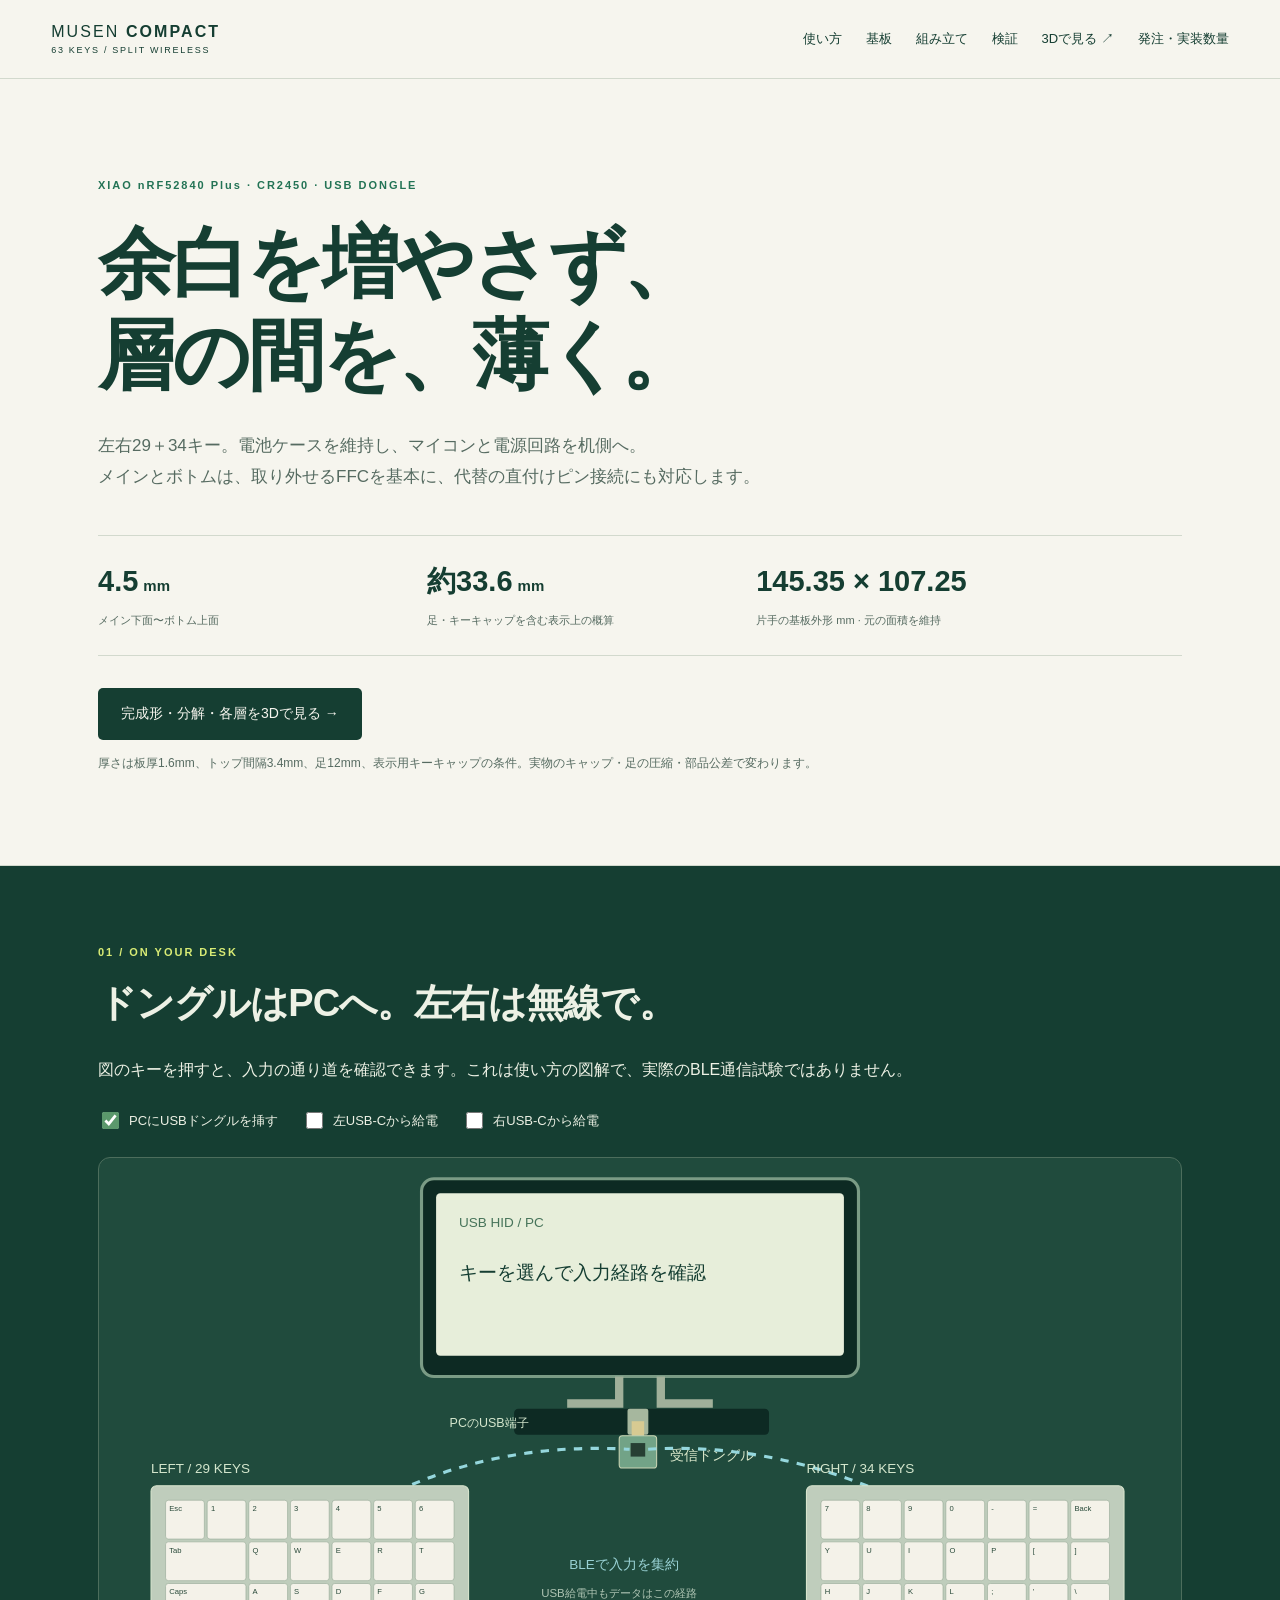
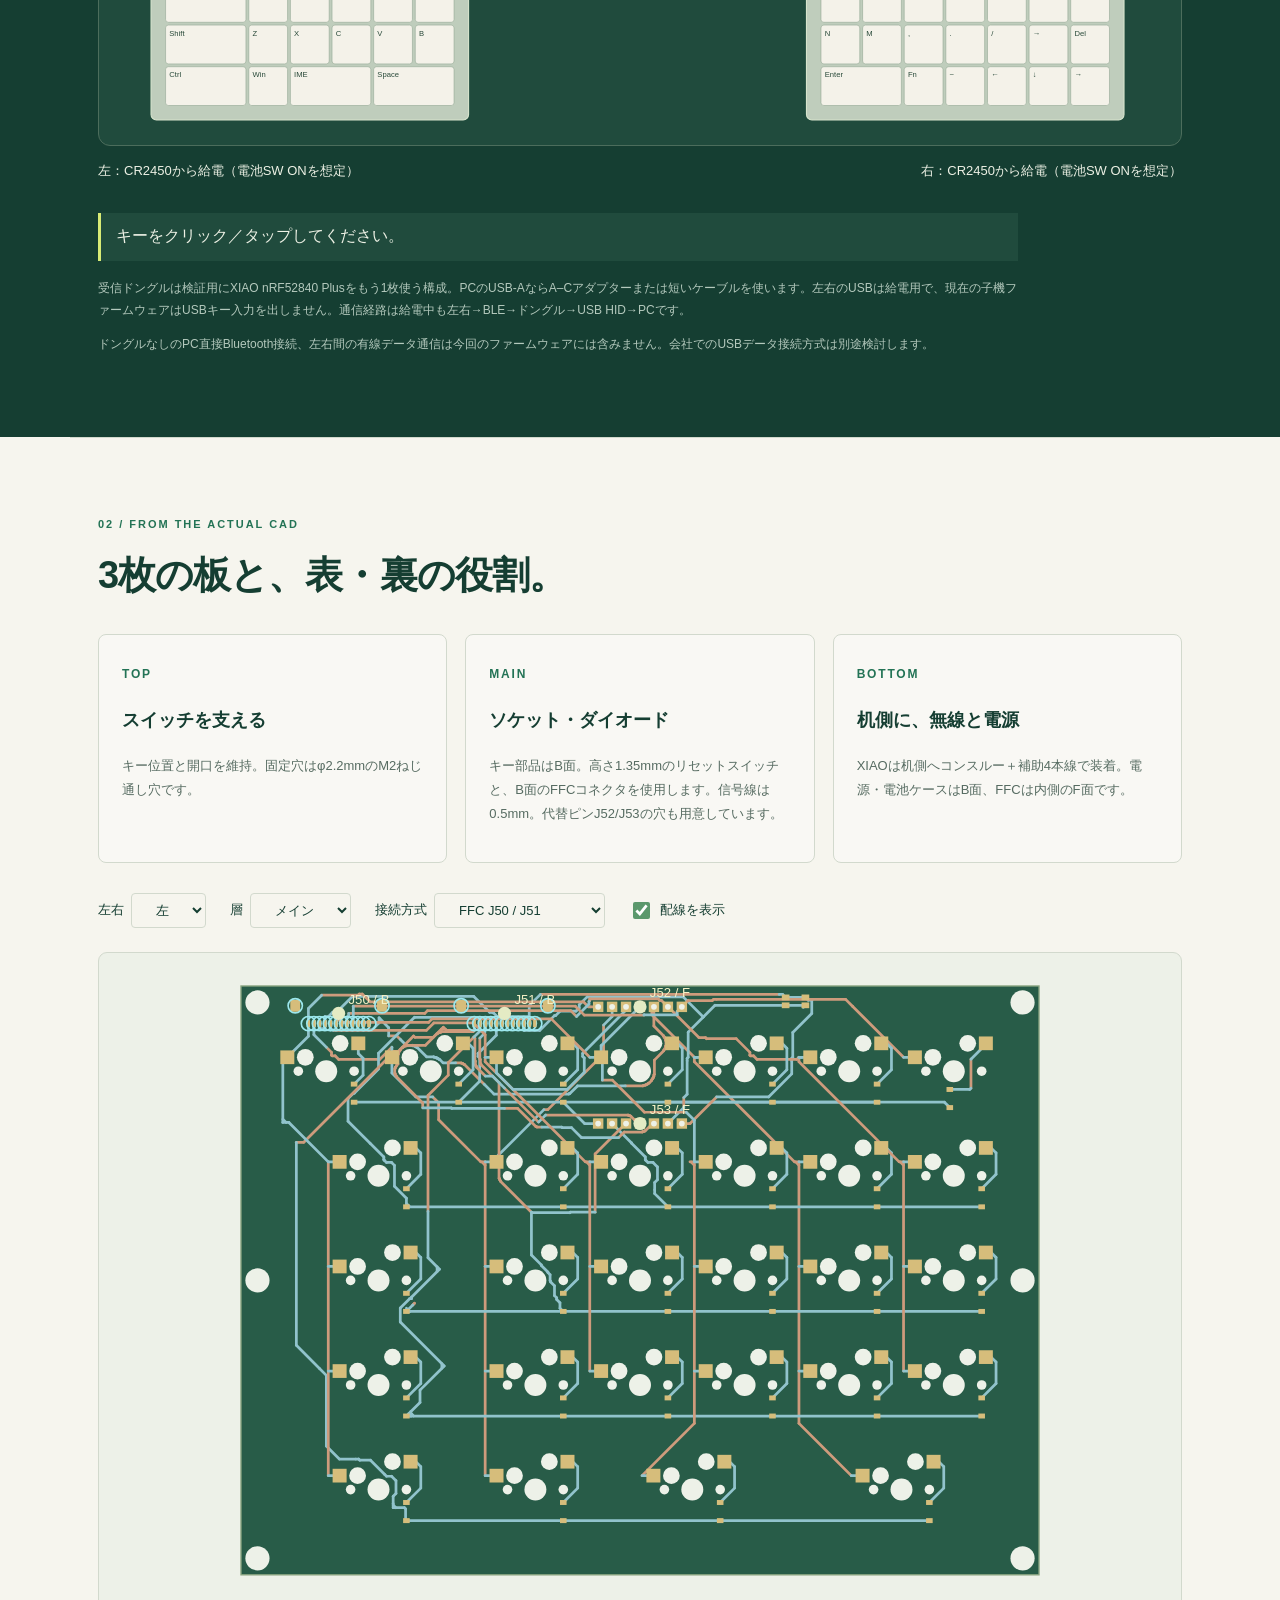
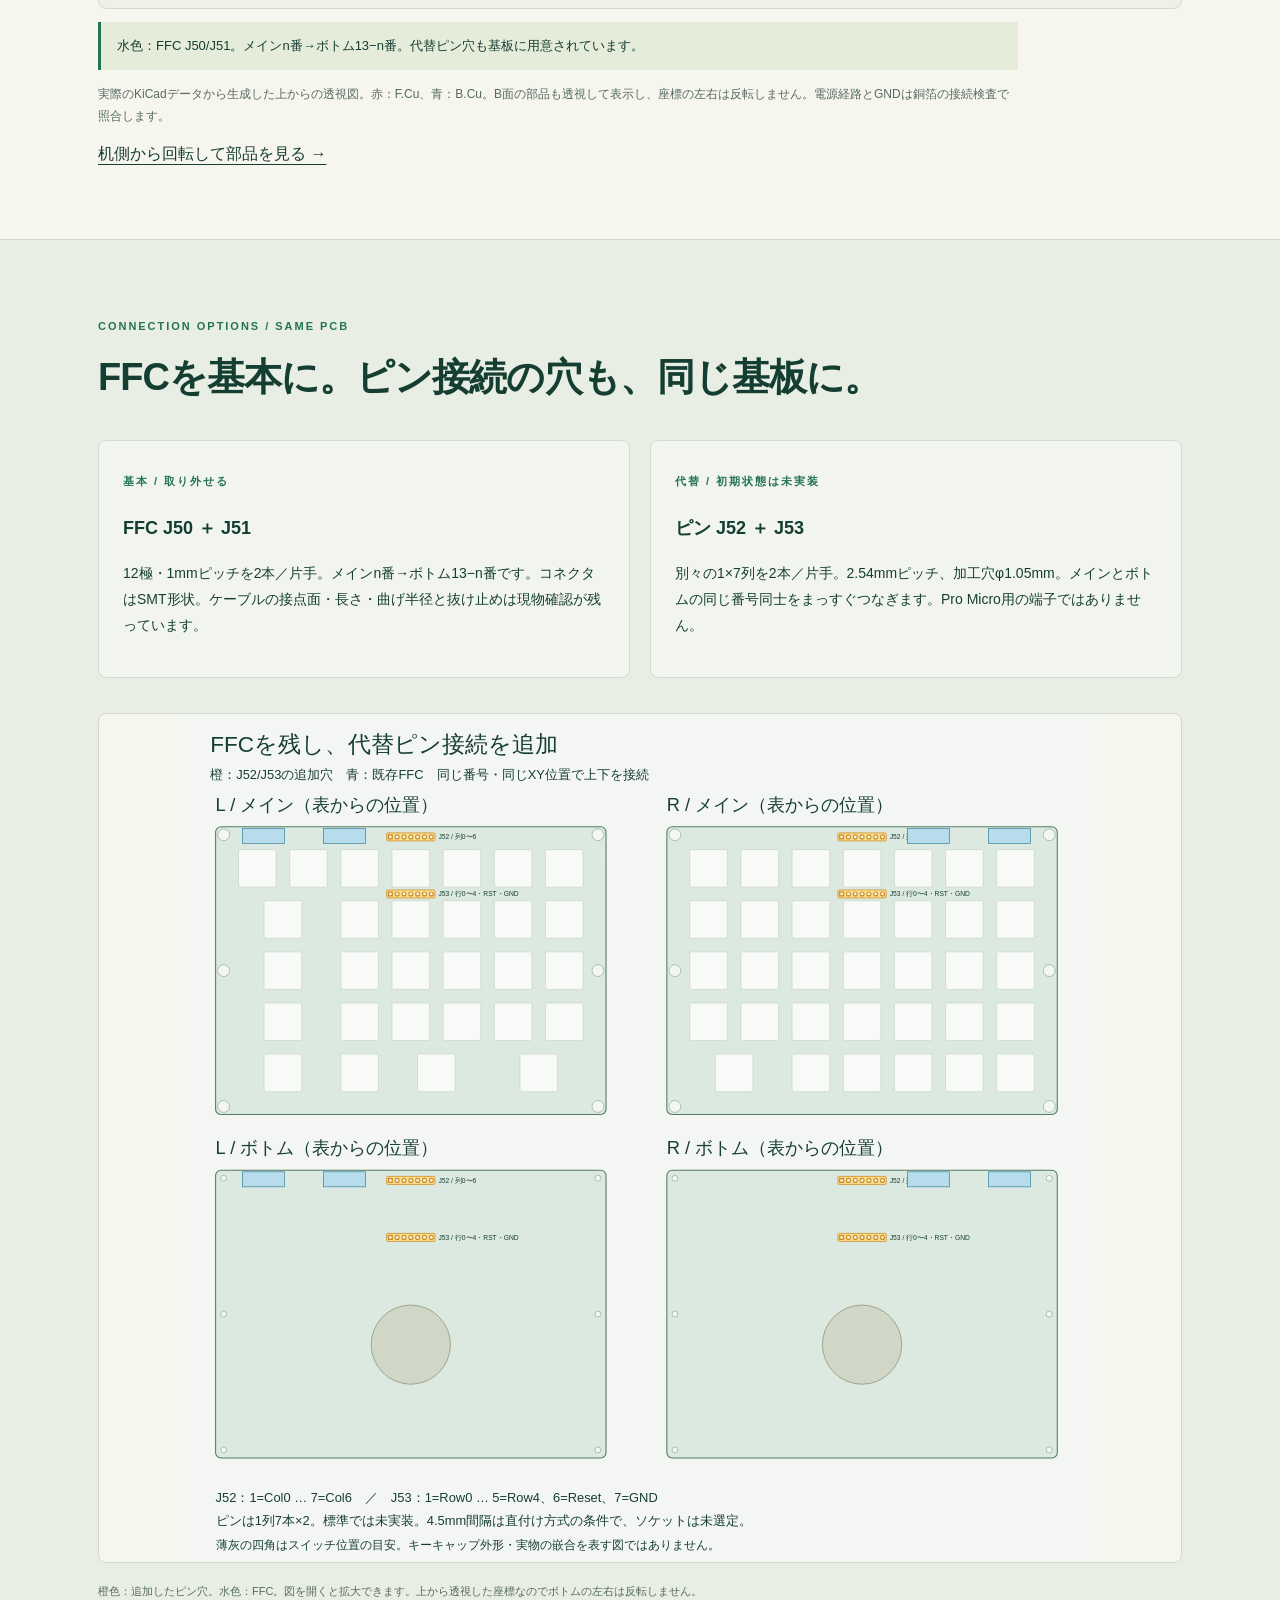
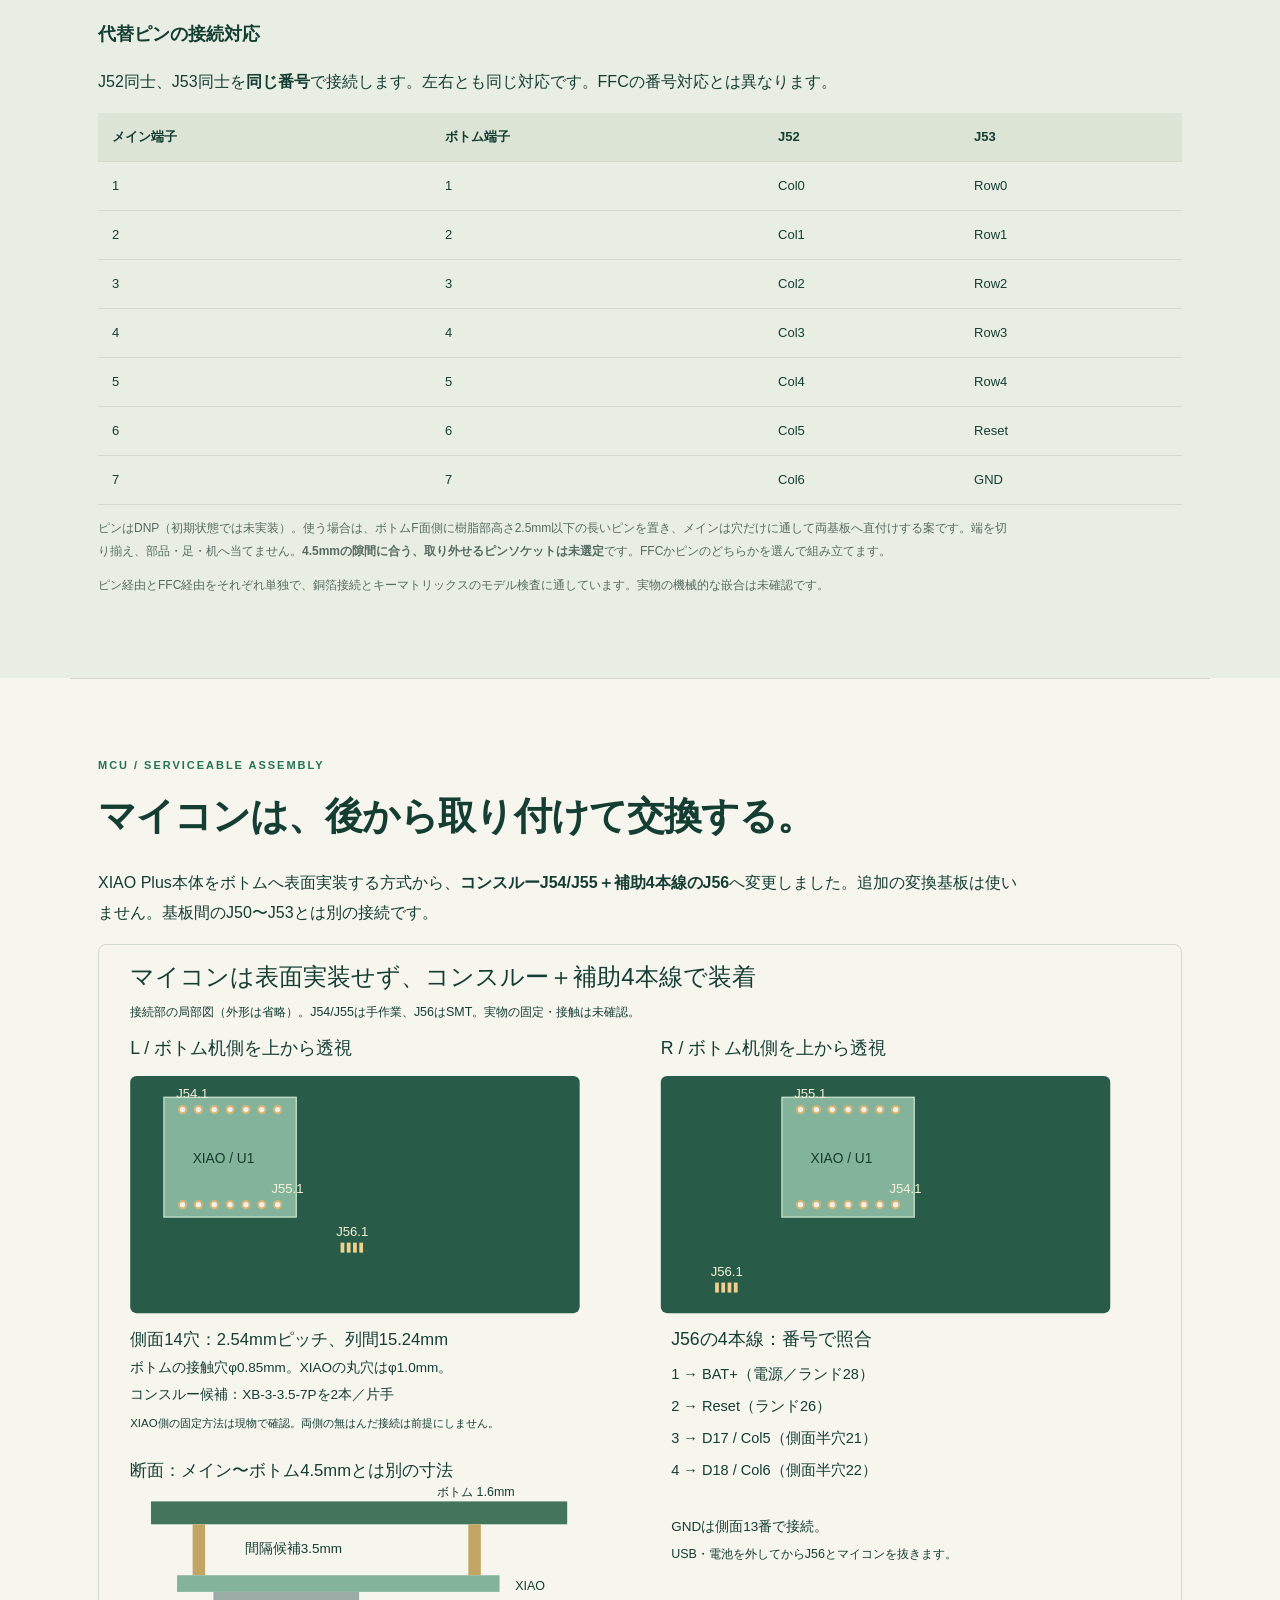
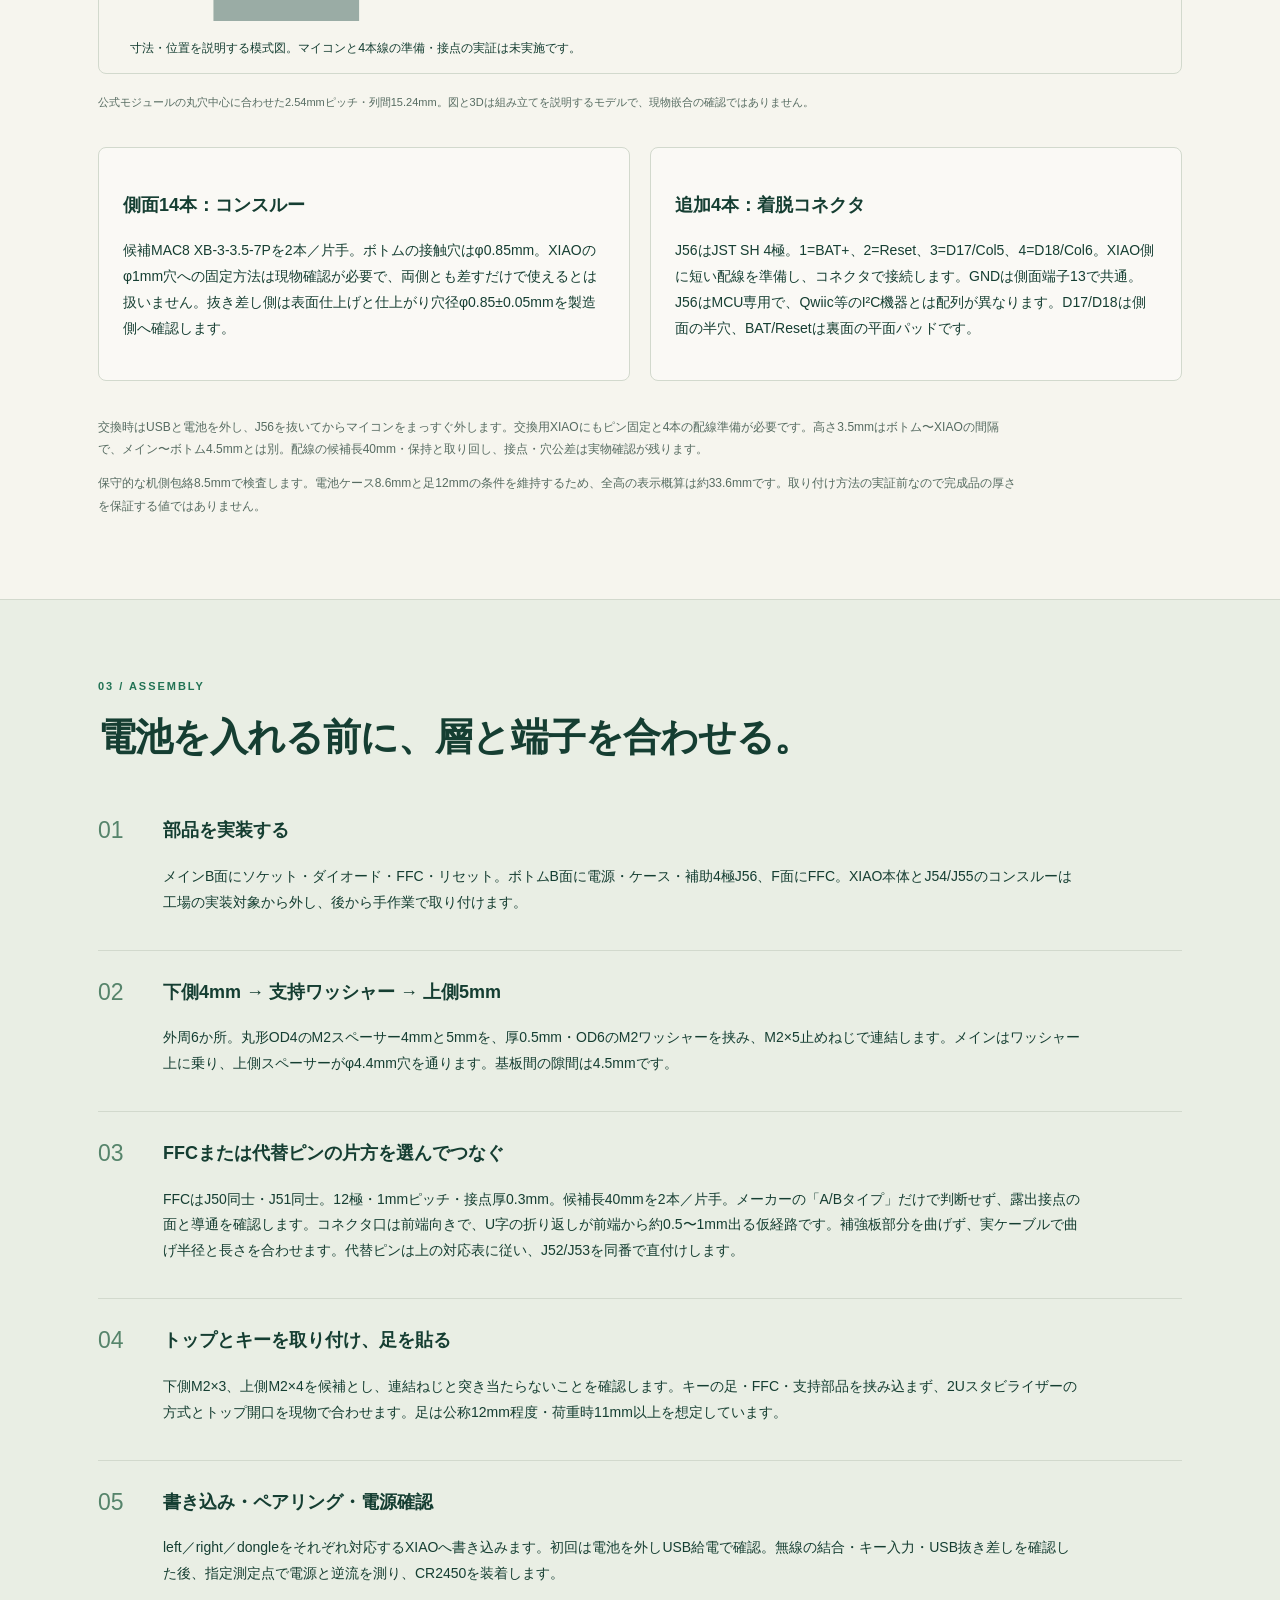
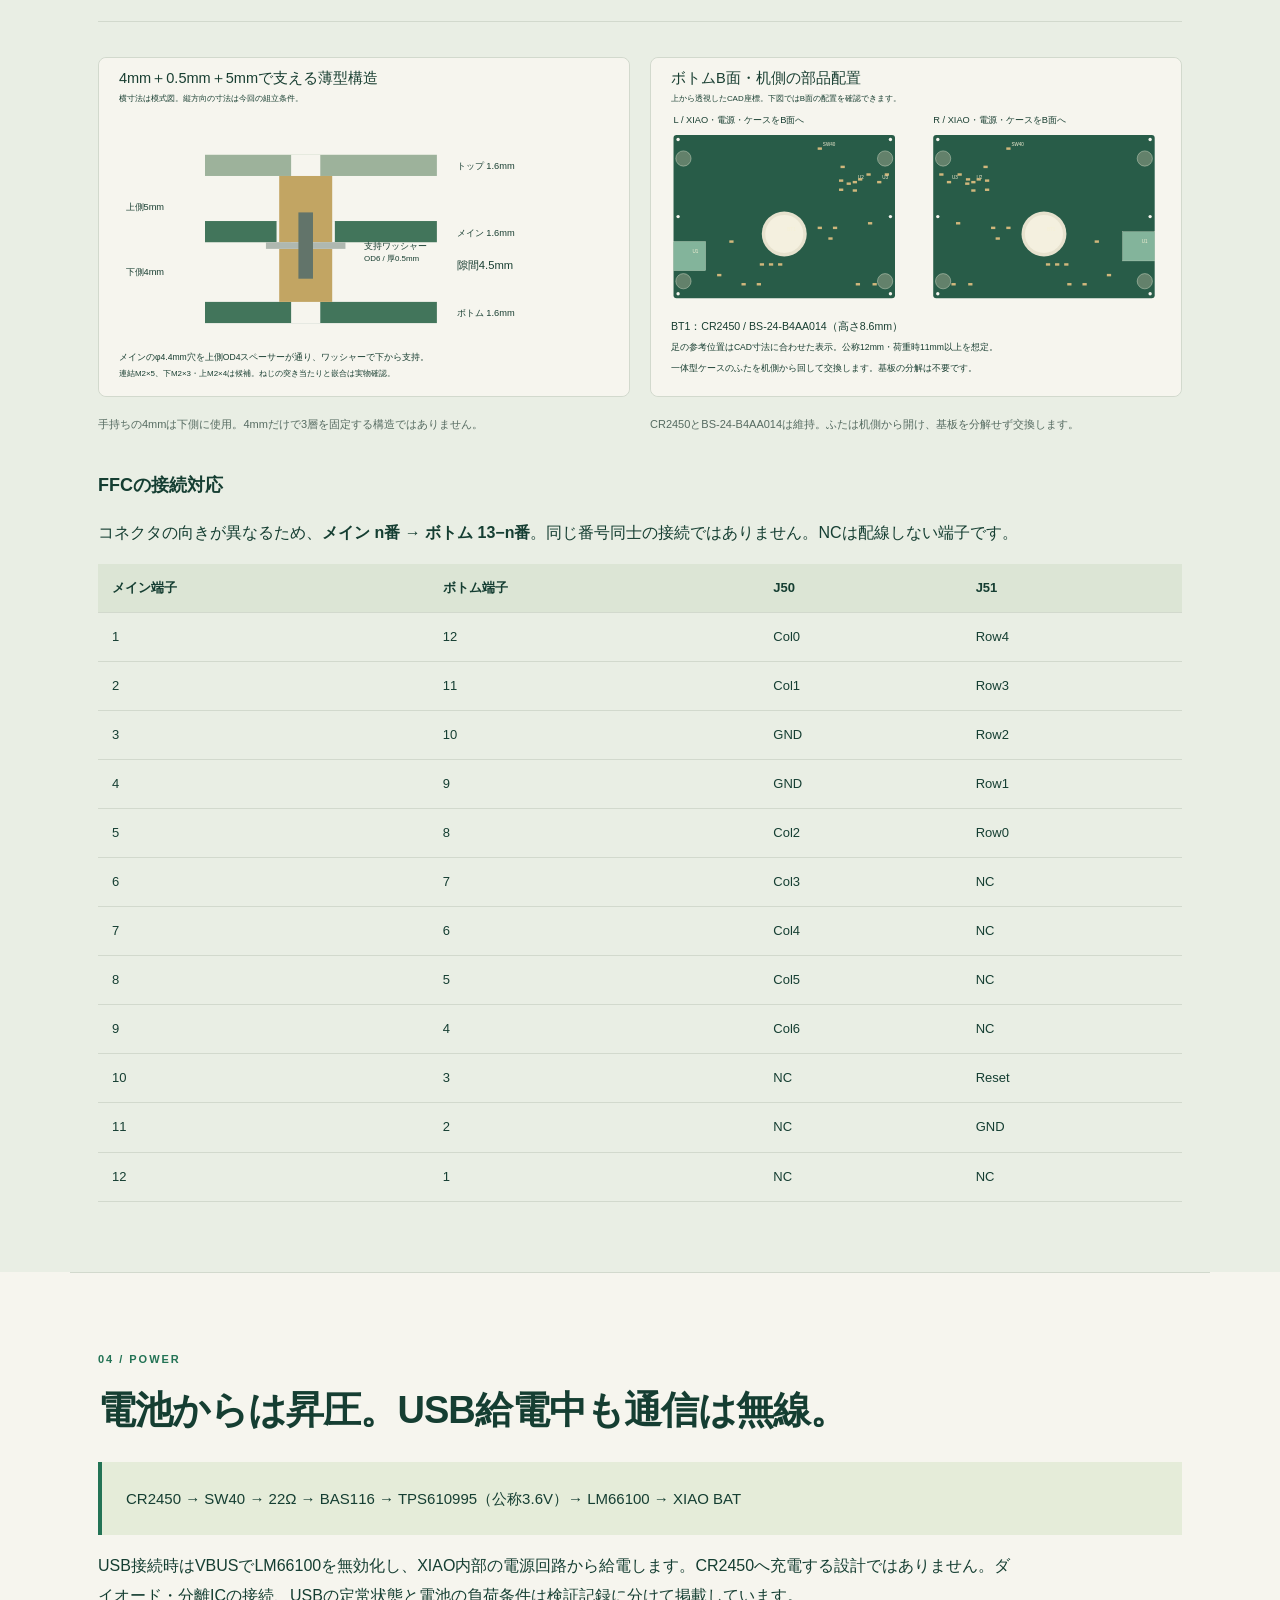
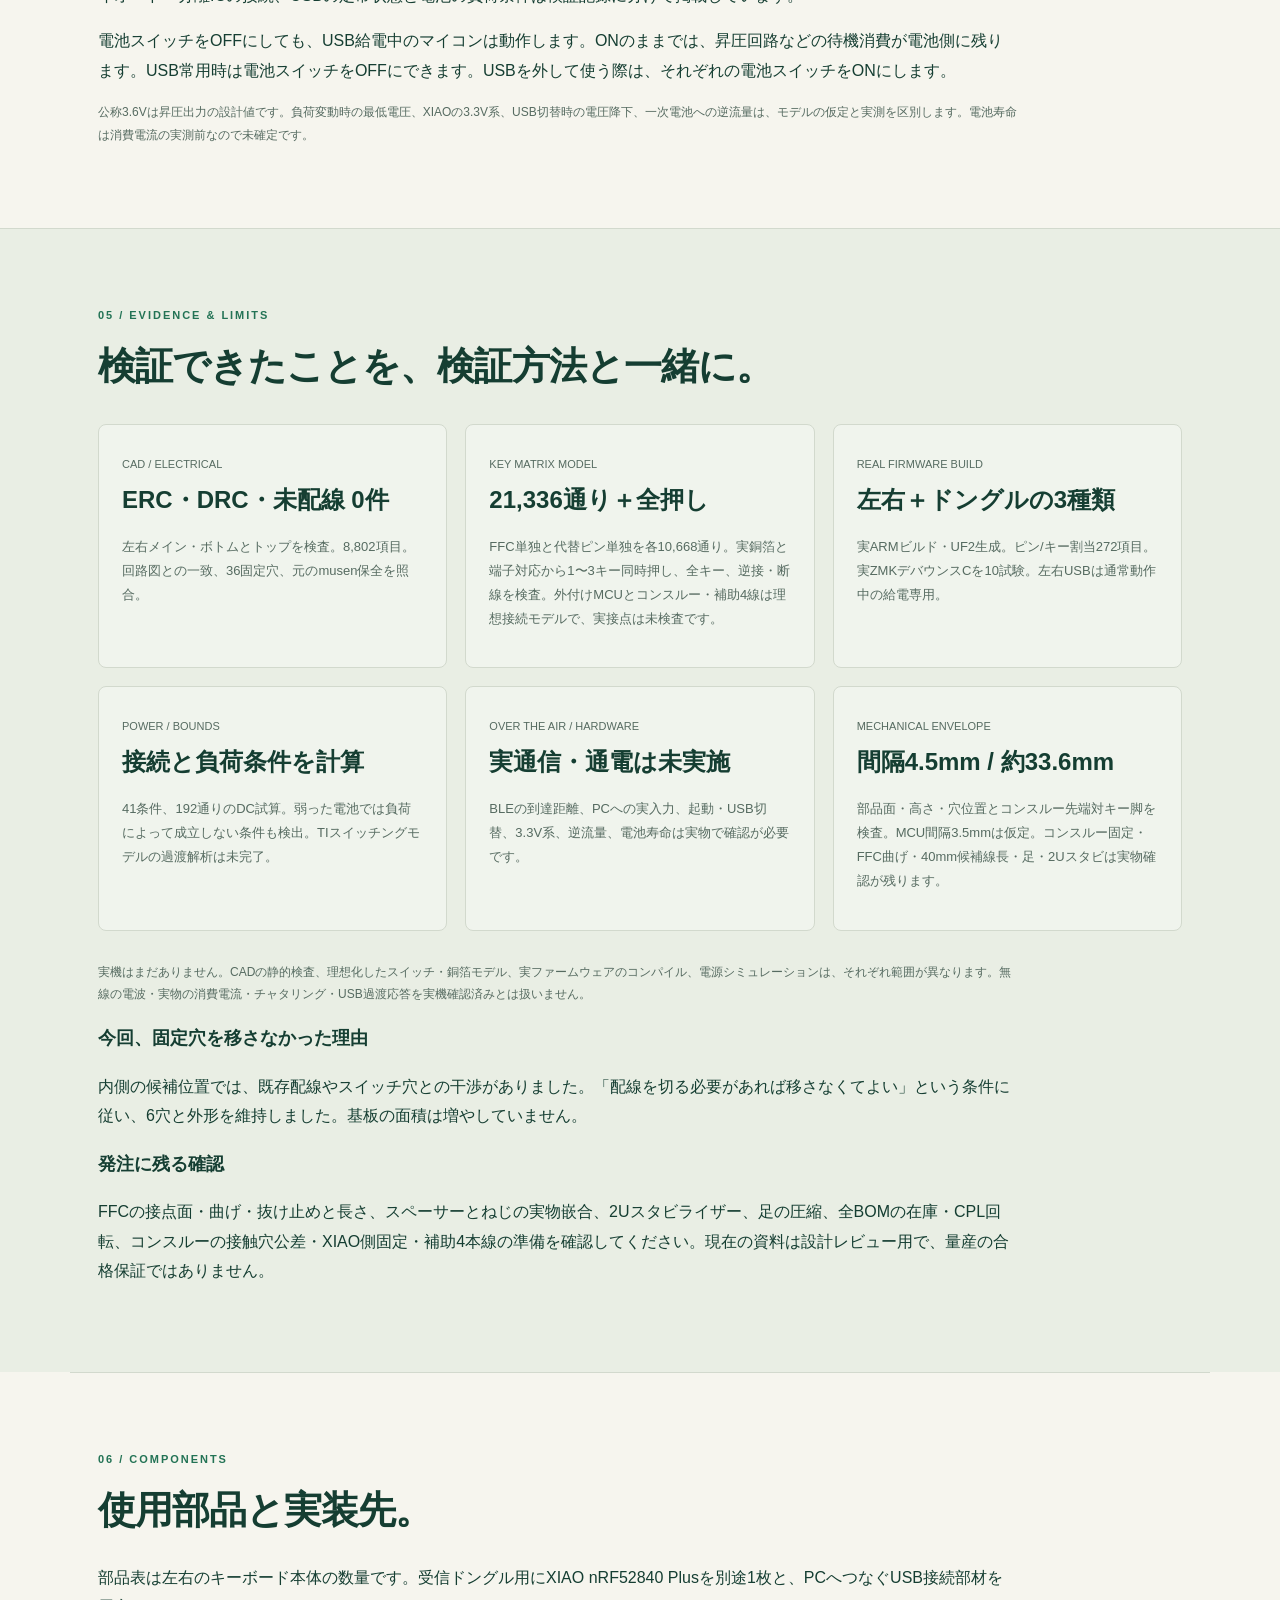
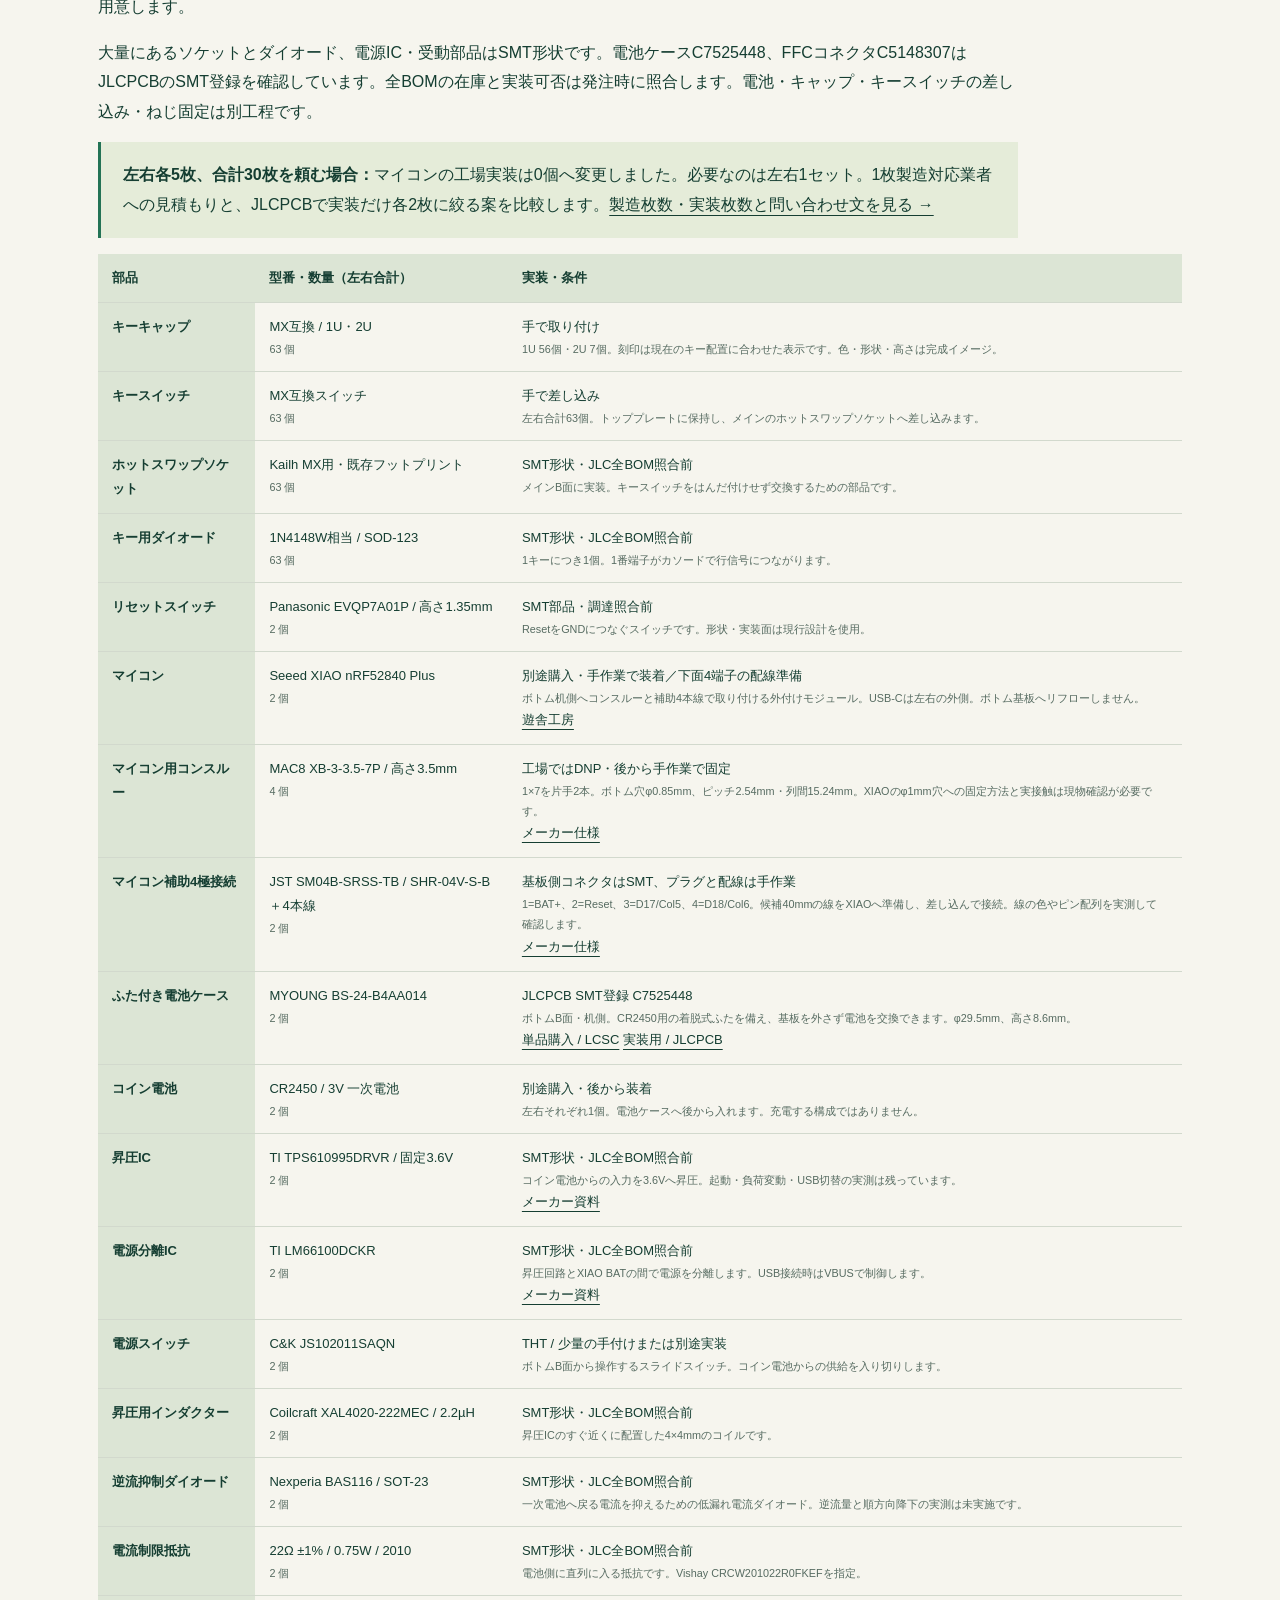
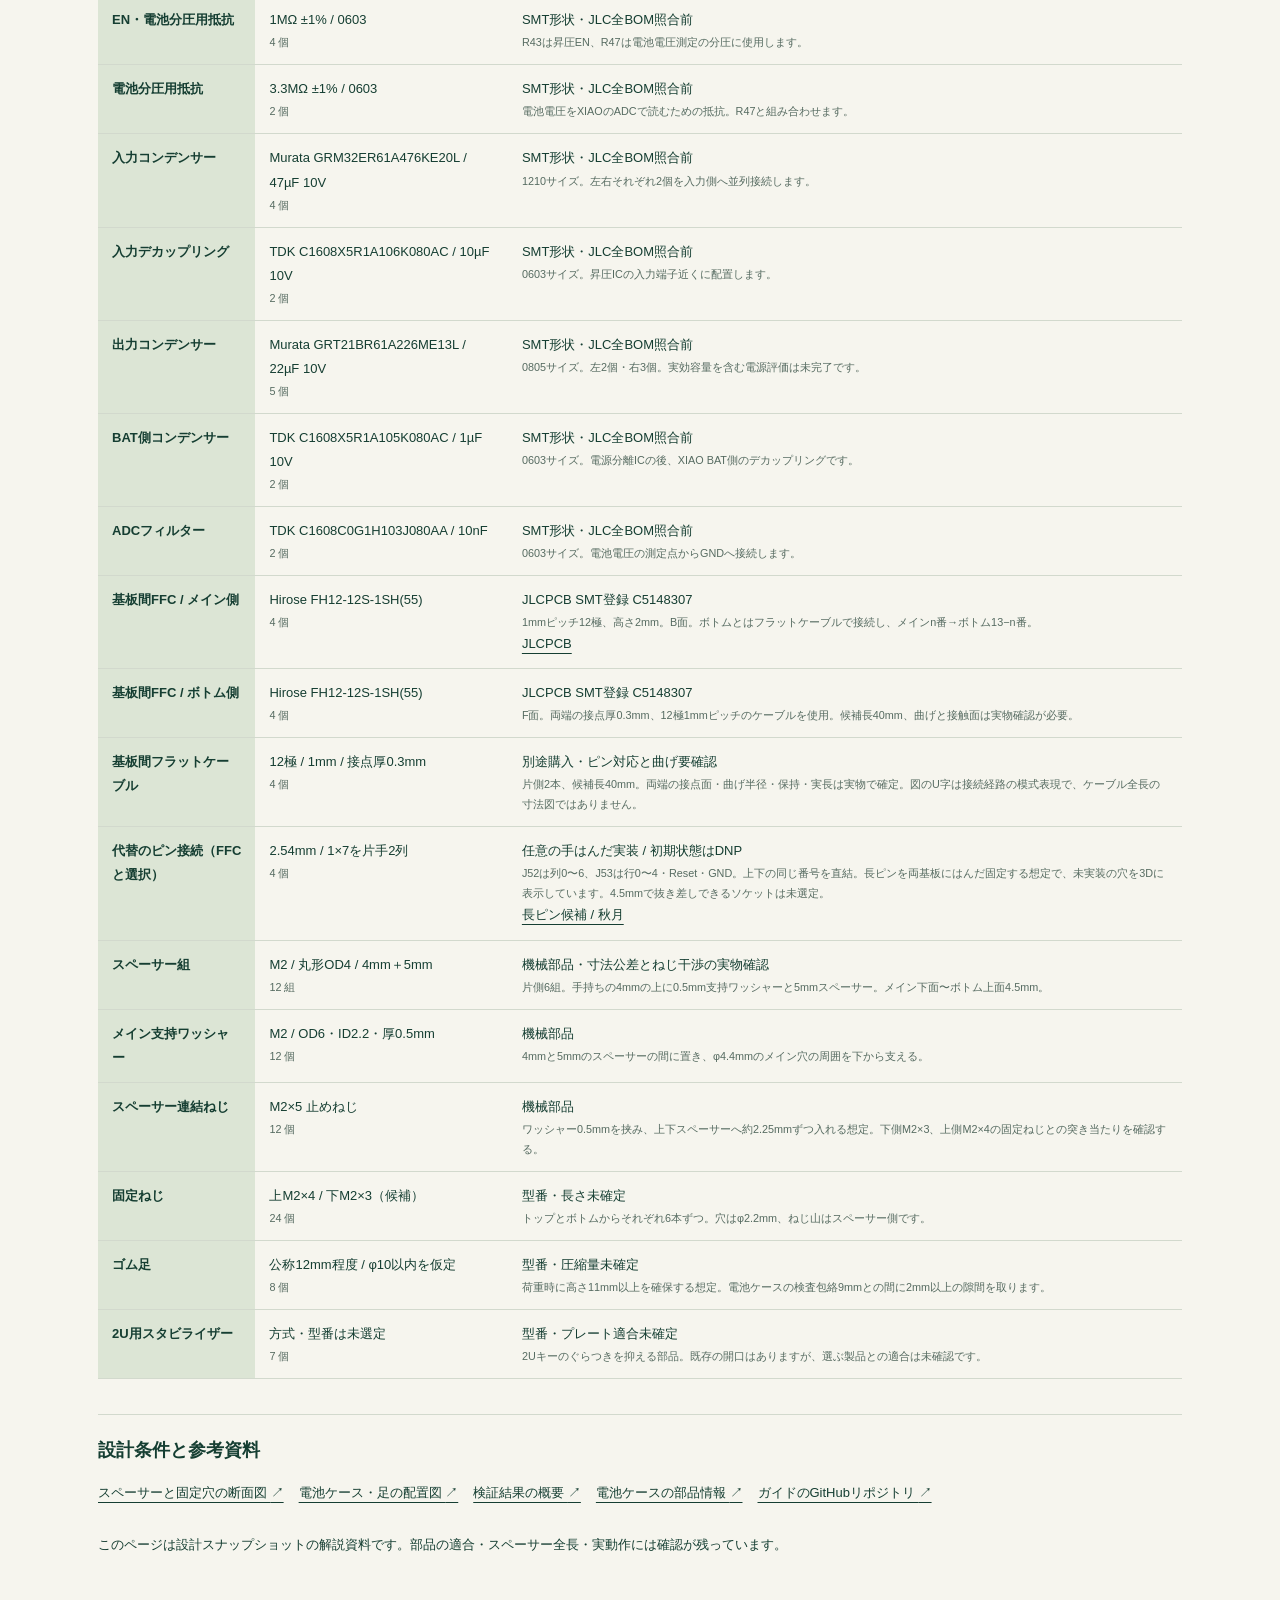
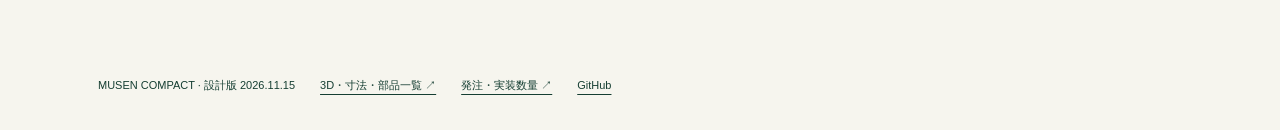
==== commit ed90f4d3: "Make XIAO manually replaceable with Conthrough and update small-quantity ordering" ====
--- a/index.html
+++ b/index.html
@@ -2,12 +2,13 @@
 <header><a class="brand" href="#usage">MUSEN <b>COMPACT</b><span>63 KEYS / SPLIT WIRELESS</span></a><nav><a href="#usage">使い方</a><a href="#boards">基板</a><a href="#assembly">組み立て</a><a href="#verification">検証</a><a href="explorer.html">3Dで見る ↗</a><a href="ordering.html">発注・実装数量</a></nav></header>
 <main><section class="hero wrap"><p class="eyebrow">XIAO nRF52840 Plus · CR2450 · USB DONGLE</p><h1>余白を増やさず、<br>層の間を、薄く。</h1><p class="lead">左右29＋34キー。電池ケースを維持し、マイコンと電源回路を机側へ。<br>メインとボトムは、取り外せるFFCを基本に、代替の直付けピン接続にも対応します。</p><div class="stats"><div><strong>4.5<span>mm</span></strong><small>メイン下面〜ボトム上面</small></div><div><strong>約33.6<span>mm</span></strong><small>足・キーキャップを含む表示上の概算</small></div><div><strong>145.35 × 107.25</strong><small>片手の基板外形 mm · 元の面積を維持</small></div></div><a class="button" href="explorer.html">完成形・分解・各層を3Dで見る →</a><p class="note">厚さは板厚1.6mm、トップ間隔3.4mm、足12mm、表示用キーキャップの条件。実物のキャップ・足の圧縮・部品公差で変わります。</p></section>
 <section id="usage" class="section dark"><div class="wrap"><p class="eyebrow">01 / ON YOUR DESK</p><h2>ドングルはPCへ。左右は無線で。</h2><p>図のキーを押すと、入力の通り道を確認できます。これは使い方の図解で、実際のBLE通信試験ではありません。</p><div class="controls"><label><input type="checkbox" id="dongle" checked> PCにUSBドングルを挿す</label><label><input type="checkbox" id="left-usb"> 左USB-Cから給電</label><label><input type="checkbox" id="right-usb"> 右USB-Cから給電</label></div><div id="usage-view" class="usage-view"></div><div class="power-labels"><p id="left-power"></p><p id="right-power"></p></div><p id="usage-status" class="status" role="status">キーをクリック／タップしてください。</p><p class="note">受信ドングルは検証用にXIAO nRF52840 Plusをもう1枚使う構成。PCのUSB-AならA–Cアダプターまたは短いケーブルを使います。左右のUSBは給電用で、現在の子機ファームウェアはUSBキー入力を出しません。通信経路は給電中も左右→BLE→ドングル→USB HID→PCです。</p><p class="note">ドングルなしのPC直接Bluetooth接続、左右間の有線データ通信は今回のファームウェアには含みません。会社でのUSBデータ接続方式は別途検討します。</p></div></section>
-<section id="boards" class="section wrap"><p class="eyebrow">02 / FROM THE ACTUAL CAD</p><h2>3枚の板と、表・裏の役割。</h2><div class="layer-grid"><article><span>TOP</span><h3>スイッチを支える</h3><p>キー位置と開口を維持。固定穴はφ2.2mmのM2ねじ通し穴です。</p></article><article><span>MAIN</span><h3>ソケット・ダイオード</h3><p>キー部品はB面。高さ1.35mmのリセットスイッチと、B面のFFCコネクタを使用します。信号線は0.5mm。代替ピンJ52/J53の穴も用意しています。</p></article><article><span>BOTTOM</span><h3>机側に、無線と電源</h3><p>XIAO・昇圧・電源スイッチ・電池ケースはB面。内側のF面にはFFCコネクタを置きます。</p></article></div><div class="controls"><label>左右 <select id="board-hand"><option value="L">左</option><option value="R">右</option></select></label><label>層 <select id="board-role"><option value="main">メイン</option><option value="bottom">ボトム</option><option value="top">トップ</option></select></label><label>接続方式 <select id="connection-method"><option value="ffc">FFC J50 / J51</option><option value="pins">代替ピン J52 / J53</option></select></label><label><input type="checkbox" id="show-tracks" checked> 配線を表示</label></div><div class="pcb-frame" id="pcb-view"></div><p class="connection-readout" id="connection-summary" role="status"></p><p class="note">実際のKiCadデータから生成した上からの透視図。赤：F.Cu、青：B.Cu。B面の部品も透視して表示し、座標の左右は反転しません。電源経路とGNDは銅箔の接続検査で照合します。</p><a href="explorer.html">机側から回転して部品を見る →</a></section>
+<section id="boards" class="section wrap"><p class="eyebrow">02 / FROM THE ACTUAL CAD</p><h2>3枚の板と、表・裏の役割。</h2><div class="layer-grid"><article><span>TOP</span><h3>スイッチを支える</h3><p>キー位置と開口を維持。固定穴はφ2.2mmのM2ねじ通し穴です。</p></article><article><span>MAIN</span><h3>ソケット・ダイオード</h3><p>キー部品はB面。高さ1.35mmのリセットスイッチと、B面のFFCコネクタを使用します。信号線は0.5mm。代替ピンJ52/J53の穴も用意しています。</p></article><article><span>BOTTOM</span><h3>机側に、無線と電源</h3><p>XIAOは机側へコンスルー＋補助4本線で装着。電源・電池ケースはB面、FFCは内側のF面です。</p></article></div><div class="controls"><label>左右 <select id="board-hand"><option value="L">左</option><option value="R">右</option></select></label><label>層 <select id="board-role"><option value="main">メイン</option><option value="bottom">ボトム</option><option value="top">トップ</option></select></label><label>接続方式 <select id="connection-method"><option value="ffc">FFC J50 / J51</option><option value="pins">代替ピン J52 / J53</option></select></label><label><input type="checkbox" id="show-tracks" checked> 配線を表示</label></div><div class="pcb-frame" id="pcb-view"></div><p class="connection-readout" id="connection-summary" role="status"></p><p class="note">実際のKiCadデータから生成した上からの透視図。赤：F.Cu、青：B.Cu。B面の部品も透視して表示し、座標の左右は反転しません。電源経路とGNDは銅箔の接続検査で照合します。</p><a href="explorer.html">机側から回転して部品を見る →</a></section>
 <section id="interconnect" class="section pale"><div class="wrap"><p class="eyebrow">CONNECTION OPTIONS / SAME PCB</p><h2>FFCを基本に。ピン接続の穴も、同じ基板に。</h2><div class="two-col connection-cards"><article><span class="eyebrow">基本 / 取り外せる</span><h3>FFC J50 ＋ J51</h3><p>12極・1mmピッチを2本／片手。メインn番→ボトム13−n番です。コネクタはSMT形状。ケーブルの接点面・長さ・曲げ半径と抜け止めは現物確認が残っています。</p></article><article><span class="eyebrow">代替 / 初期状態は未実装</span><h3>ピン J52 ＋ J53</h3><p>別々の1×7列を2本／片手。2.54mmピッチ、加工穴φ1.05mm。メインとボトムの同じ番号同士をまっすぐつなぎます。Pro Micro用の端子ではありません。</p></article></div><figure><a href="assets/pin-header-placement.svg"><img class="pin-locator" src="assets/pin-header-placement.svg" alt="左右のメイン・ボトム各基板で、橙色のJ52とJ53の14穴が同じ位置に並ぶ実CAD座標の図" loading="lazy"></a><figcaption>橙色：追加したピン穴。水色：FFC。図を開くと拡大できます。上から透視した座標なのでボトムの左右は反転しません。</figcaption></figure><h3>代替ピンの接続対応</h3><p>J52同士、J53同士を<b>同じ番号</b>で接続します。左右とも同じ対応です。FFCの番号対応とは異なります。</p><div class="table-scroll"><table><thead><tr><th>メイン端子</th><th>ボトム端子</th><th>J52</th><th>J53</th></tr></thead><tbody id="alternate-pin-table"></tbody></table></div><p class="note">ピンはDNP（初期状態では未実装）。使う場合は、ボトムF面側に樹脂部高さ2.5mm以下の長いピンを置き、メインは穴だけに通して両基板へ直付けする案です。端を切り揃え、部品・足・机へ当てません。<b>4.5mmの隙間に合う、取り外せるピンソケットは未選定</b>です。FFCかピンのどちらかを選んで組み立てます。</p><p class="note">ピン経由とFFC経由をそれぞれ単独で、銅箔接続とキーマトリックスのモデル検査に通しています。実物の機械的な嵌合は未確認です。</p></div></section>
-<section id="assembly" class="section pale"><div class="wrap"><p class="eyebrow">03 / ASSEMBLY</p><h2>電池を入れる前に、層と端子を合わせる。</h2><ol class="steps"><li><h3>部品を実装する</h3><p>メインB面にソケット・ダイオード・FFC・リセット。ボトムB面にマイコン・電源・ケース、F面にFFC。XIAO Plusは下面の追加GPIO・BAT・Reset接点まで接続する必要があります。モジュールの実装方法と接点の検査を確認してください。</p></li><li><h3>下側4mm → 支持ワッシャー → 上側5mm</h3><p>外周6か所。丸形OD4のM2スペーサー4mmと5mmを、厚0.5mm・OD6のM2ワッシャーを挟み、M2×5止めねじで連結します。メインはワッシャー上に乗り、上側スペーサーがφ4.4mm穴を通ります。基板間の隙間は4.5mmです。</p></li><li><h3>FFCまたは代替ピンの片方を選んでつなぐ</h3><p>FFCはJ50同士・J51同士。12極・1mmピッチ・接点厚0.3mm。候補長40mmを2本／片手。メーカーの「A/Bタイプ」だけで判断せず、露出接点の面と導通を確認します。コネクタ口は前端向きで、U字の折り返しが前端から約0.5〜1mm出る仮経路です。補強板部分を曲げず、実ケーブルで曲げ半径と長さを合わせます。代替ピンは上の対応表に従い、J52/J53を同番で直付けします。</p></li><li><h3>トップとキーを取り付け、足を貼る</h3><p>下側M2×3、上側M2×4を候補とし、連結ねじと突き当たらないことを確認します。キーの足・FFC・支持部品を挟み込まず、2Uスタビライザーの方式とトップ開口を現物で合わせます。足は公称12mm程度・荷重時11mm以上を想定しています。</p></li><li><h3>書き込み・ペアリング・電源確認</h3><p>left／right／dongleをそれぞれ対応するXIAOへ書き込みます。初回は電池を外しUSB給電で確認。無線の結合・キー入力・USB抜き差しを確認した後、指定測定点で電源と逆流を測り、CR2450を装着します。</p></li></ol><div class="two-col"><figure><img src="assets/mounting-section.svg" alt="4mm下側スペーサー、0.5mm支持ワッシャー、5mm上側スペーサーの断面"><figcaption>手持ちの4mmは下側に使用。4mmだけで3層を固定する構造ではありません。</figcaption></figure><figure><img src="assets/battery-service.svg" alt="机側のXIAO、電源部品と電池ケースの配置"><figcaption>CR2450とBS-24-B4AA014は維持。ふたは机側から開け、基板を分解せず交換します。</figcaption></figure></div><h3>FFCの接続対応</h3><p>コネクタの向きが異なるため、<b>メイン n番 → ボトム 13−n番</b>。同じ番号同士の接続ではありません。NCは配線しない端子です。</p><div class="table-scroll"><table><thead><tr><th>メイン端子</th><th>ボトム端子</th><th>J50</th><th>J51</th></tr></thead><tbody id="pin-table"></tbody></table></div></div></section>
+<section id="mcu-mount" class="section wrap"><p class="eyebrow">MCU / SERVICEABLE ASSEMBLY</p><h2>マイコンは、後から取り付けて交換する。</h2><p>XIAO Plus本体をボトムへ表面実装する方式から、<b>コンスルーJ54/J55＋補助4本線のJ56</b>へ変更しました。追加の変換基板は使いません。基板間のJ50〜J53とは別の接続です。</p><figure><img src="assets/mcu-conthrough.svg" alt="ボトム机側の14穴とJ56、コンスルー3.5mmの断面、補助4端子の対応" loading="lazy"><figcaption>公式モジュールの丸穴中心に合わせた2.54mmピッチ・列間15.24mm。図と3Dは組み立てを説明するモデルで、現物嵌合の確認ではありません。</figcaption></figure><div class="two-col connection-cards"><article><h3>側面14本：コンスルー</h3><p>候補MAC8 XB-3-3.5-7Pを2本／片手。ボトムの接触穴はφ0.85mm。XIAOのφ1mm穴への固定方法は現物確認が必要で、両側とも差すだけで使えるとは扱いません。抜き差し側は表面仕上げと仕上がり穴径φ0.85±0.05mmを製造側へ確認します。</p></article><article><h3>追加4本：着脱コネクタ</h3><p>J56はJST SH 4極。1=BAT+、2=Reset、3=D17/Col5、4=D18/Col6。XIAO側に短い配線を準備し、コネクタで接続します。GNDは側面端子13で共通。J56はMCU専用で、Qwiic等のI²C機器とは配列が異なります。D17/D18は側面の半穴、BAT/Resetは裏面の平面パッドです。</p></article></div><p class="note">交換時はUSBと電池を外し、J56を抜いてからマイコンをまっすぐ外します。交換用XIAOにもピン固定と4本の配線準備が必要です。高さ3.5mmはボトム〜XIAOの間隔で、メイン〜ボトム4.5mmとは別。配線の候補長40mm・保持と取り回し、接点・穴公差は実物確認が残ります。</p><p class="note">保守的な机側包絡8.5mmで検査します。電池ケース8.6mmと足12mmの条件を維持するため、全高の表示概算は約33.6mmです。取り付け方法の実証前なので完成品の厚さを保証する値ではありません。</p></section>
+<section id="assembly" class="section pale"><div class="wrap"><p class="eyebrow">03 / ASSEMBLY</p><h2>電池を入れる前に、層と端子を合わせる。</h2><ol class="steps"><li><h3>部品を実装する</h3><p>メインB面にソケット・ダイオード・FFC・リセット。ボトムB面に電源・ケース・補助4極J56、F面にFFC。XIAO本体とJ54/J55のコンスルーは工場の実装対象から外し、後から手作業で取り付けます。</p></li><li><h3>下側4mm → 支持ワッシャー → 上側5mm</h3><p>外周6か所。丸形OD4のM2スペーサー4mmと5mmを、厚0.5mm・OD6のM2ワッシャーを挟み、M2×5止めねじで連結します。メインはワッシャー上に乗り、上側スペーサーがφ4.4mm穴を通ります。基板間の隙間は4.5mmです。</p></li><li><h3>FFCまたは代替ピンの片方を選んでつなぐ</h3><p>FFCはJ50同士・J51同士。12極・1mmピッチ・接点厚0.3mm。候補長40mmを2本／片手。メーカーの「A/Bタイプ」だけで判断せず、露出接点の面と導通を確認します。コネクタ口は前端向きで、U字の折り返しが前端から約0.5〜1mm出る仮経路です。補強板部分を曲げず、実ケーブルで曲げ半径と長さを合わせます。代替ピンは上の対応表に従い、J52/J53を同番で直付けします。</p></li><li><h3>トップとキーを取り付け、足を貼る</h3><p>下側M2×3、上側M2×4を候補とし、連結ねじと突き当たらないことを確認します。キーの足・FFC・支持部品を挟み込まず、2Uスタビライザーの方式とトップ開口を現物で合わせます。足は公称12mm程度・荷重時11mm以上を想定しています。</p></li><li><h3>書き込み・ペアリング・電源確認</h3><p>left／right／dongleをそれぞれ対応するXIAOへ書き込みます。初回は電池を外しUSB給電で確認。無線の結合・キー入力・USB抜き差しを確認した後、指定測定点で電源と逆流を測り、CR2450を装着します。</p></li></ol><div class="two-col"><figure><img src="assets/mounting-section.svg" alt="4mm下側スペーサー、0.5mm支持ワッシャー、5mm上側スペーサーの断面"><figcaption>手持ちの4mmは下側に使用。4mmだけで3層を固定する構造ではありません。</figcaption></figure><figure><img src="assets/battery-service.svg" alt="机側のXIAO、電源部品と電池ケースの配置"><figcaption>CR2450とBS-24-B4AA014は維持。ふたは机側から開け、基板を分解せず交換します。</figcaption></figure></div><h3>FFCの接続対応</h3><p>コネクタの向きが異なるため、<b>メイン n番 → ボトム 13−n番</b>。同じ番号同士の接続ではありません。NCは配線しない端子です。</p><div class="table-scroll"><table><thead><tr><th>メイン端子</th><th>ボトム端子</th><th>J50</th><th>J51</th></tr></thead><tbody id="pin-table"></tbody></table></div></div></section>
 <section class="section wrap" id="power"><p class="eyebrow">04 / POWER</p><h2>電池からは昇圧。USB給電中も通信は無線。</h2><div class="chain">CR2450 → SW40 → 22Ω → BAS116 → TPS610995（公称3.6V）→ LM66100 → XIAO BAT</div><p>USB接続時はVBUSでLM66100を無効化し、XIAO内部の電源回路から給電します。CR2450へ充電する設計ではありません。ダイオード・分離ICの接続、USBの定常状態と電池の負荷条件は検証記録に分けて掲載しています。</p><p>電池スイッチをOFFにしても、USB給電中のマイコンは動作します。ONのままでは、昇圧回路などの待機消費が電池側に残ります。USB常用時は電池スイッチをOFFにできます。USBを外して使う際は、それぞれの電池スイッチをONにします。</p><p class="note">公称3.6Vは昇圧出力の設計値です。負荷変動時の最低電圧、XIAOの3.3V系、USB切替時の電圧降下、一次電池への逆流量は、モデルの仮定と実測を区別します。電池寿命は消費電流の実測前なので未確定です。</p></section>
-<section class="section pale" id="verification"><div class="wrap"><p class="eyebrow">05 / EVIDENCE & LIMITS</p><h2>検証できたことを、検証方法と一緒に。</h2><div id="verification-results" class="verification-grid"></div><p class="note">実機はまだありません。CADの静的検査、理想化したスイッチ・銅箔モデル、実ファームウェアのコンパイル、電源シミュレーションは、それぞれ範囲が異なります。無線の電波・実物の消費電流・チャタリング・USB過渡応答を実機確認済みとは扱いません。</p><h3>今回、固定穴を移さなかった理由</h3><p>内側の候補位置では、既存配線やスイッチ穴との干渉がありました。「配線を切る必要があれば移さなくてよい」という条件に従い、6穴と外形を維持しました。基板の面積は増やしていません。</p><h3>発注に残る確認</h3><p>FFCの接点面・曲げ・抜け止めと長さ、スペーサーとねじの実物嵌合、2Uスタビライザー、足の圧縮、全BOMの在庫・CPL回転、XIAOの下面接点の実装方法を確定してください。現在の資料は設計レビュー用で、量産の合格保証ではありません。</p></div></section>
-<section class="section wrap" id="parts"><p class="eyebrow">06 / COMPONENTS</p><h2>使用部品と実装先。</h2><p>部品表は左右のキーボード本体の数量です。受信ドングル用にXIAO nRF52840 Plusを別途1枚と、PCへつなぐUSB接続部材を用意します。</p><p>大量にあるソケットとダイオード、電源IC・受動部品はSMT形状です。電池ケースC7525448、FFCコネクタC5148307はJLCPCBのSMT登録を確認しています。全BOMの在庫と実装可否は発注時に照合します。電池・キャップ・キースイッチの差し込み・ねじ固定は別工程です。</p><p class="order-link"><b>左右各5枚、合計30枚を頼む場合：</b>マイコンだけ左右1枚ずつに載せる希望は、個別受付の確認が必要です。<a href="ordering.html">製造枚数・実装枚数と問い合わせ文を見る →</a></p><div id="parts-list" class="table-scroll"></div><div class="file-list"><h3>設計条件と参考資料</h3>
+<section class="section pale" id="verification"><div class="wrap"><p class="eyebrow">05 / EVIDENCE & LIMITS</p><h2>検証できたことを、検証方法と一緒に。</h2><div id="verification-results" class="verification-grid"></div><p class="note">実機はまだありません。CADの静的検査、理想化したスイッチ・銅箔モデル、実ファームウェアのコンパイル、電源シミュレーションは、それぞれ範囲が異なります。無線の電波・実物の消費電流・チャタリング・USB過渡応答を実機確認済みとは扱いません。</p><h3>今回、固定穴を移さなかった理由</h3><p>内側の候補位置では、既存配線やスイッチ穴との干渉がありました。「配線を切る必要があれば移さなくてよい」という条件に従い、6穴と外形を維持しました。基板の面積は増やしていません。</p><h3>発注に残る確認</h3><p>FFCの接点面・曲げ・抜け止めと長さ、スペーサーとねじの実物嵌合、2Uスタビライザー、足の圧縮、全BOMの在庫・CPL回転、コンスルーの接触穴公差・XIAO側固定・補助4本線の準備を確認してください。現在の資料は設計レビュー用で、量産の合格保証ではありません。</p></div></section>
+<section class="section wrap" id="parts"><p class="eyebrow">06 / COMPONENTS</p><h2>使用部品と実装先。</h2><p>部品表は左右のキーボード本体の数量です。受信ドングル用にXIAO nRF52840 Plusを別途1枚と、PCへつなぐUSB接続部材を用意します。</p><p>大量にあるソケットとダイオード、電源IC・受動部品はSMT形状です。電池ケースC7525448、FFCコネクタC5148307はJLCPCBのSMT登録を確認しています。全BOMの在庫と実装可否は発注時に照合します。電池・キャップ・キースイッチの差し込み・ねじ固定は別工程です。</p><p class="order-link"><b>左右各5枚、合計30枚を頼む場合：</b>マイコンの工場実装は0個へ変更しました。必要なのは左右1セット。1枚製造対応業者への見積もりと、JLCPCBで実装だけ各2枚に絞る案を比較します。<a href="ordering.html">製造枚数・実装枚数と問い合わせ文を見る →</a></p><div id="parts-list" class="table-scroll"></div><div class="file-list"><h3>設計条件と参考資料</h3>
       <a href="assets/mounting-section.svg">スペーサーと固定穴の断面図 <span>↗</span></a>
       <a href="assets/battery-service.svg">電池ケース・足の配置図 <span>↗</span></a>
       <a href="verification-summary.json">検証結果の概要 <span>↗</span></a>
